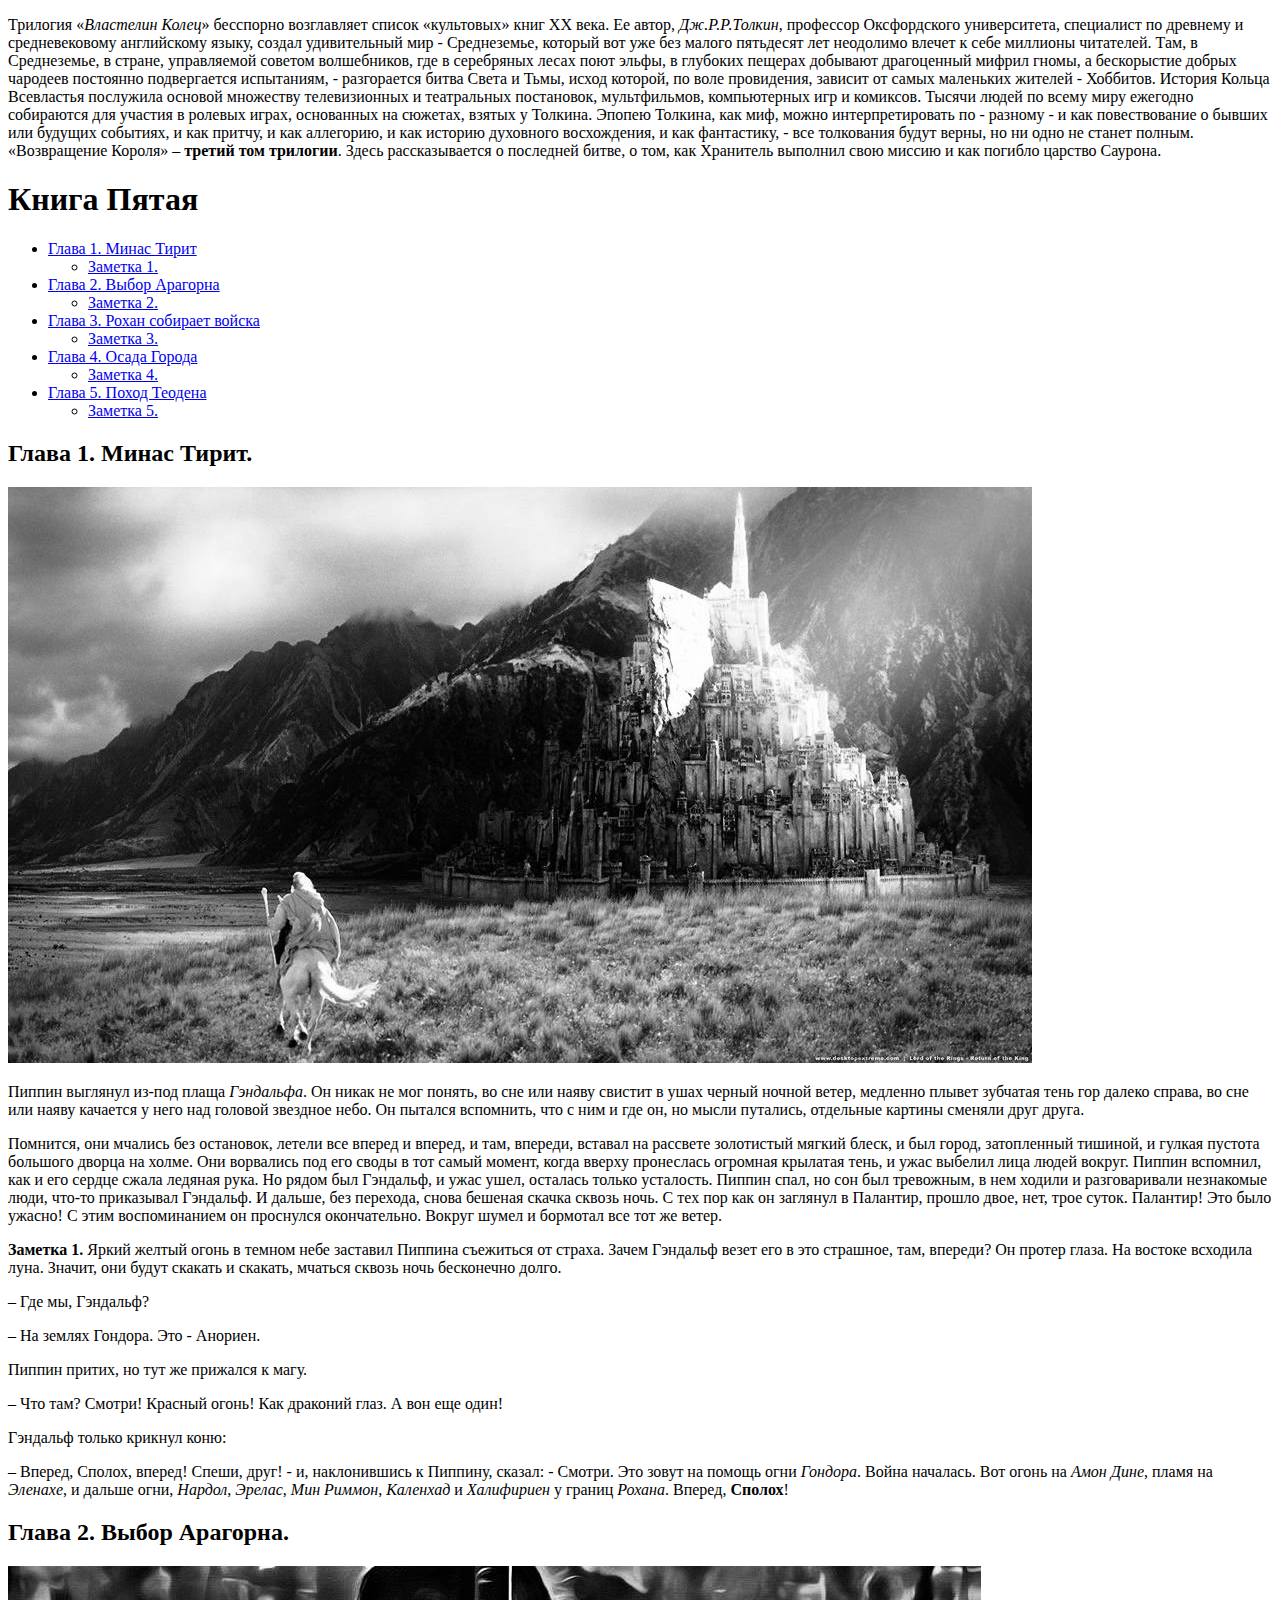
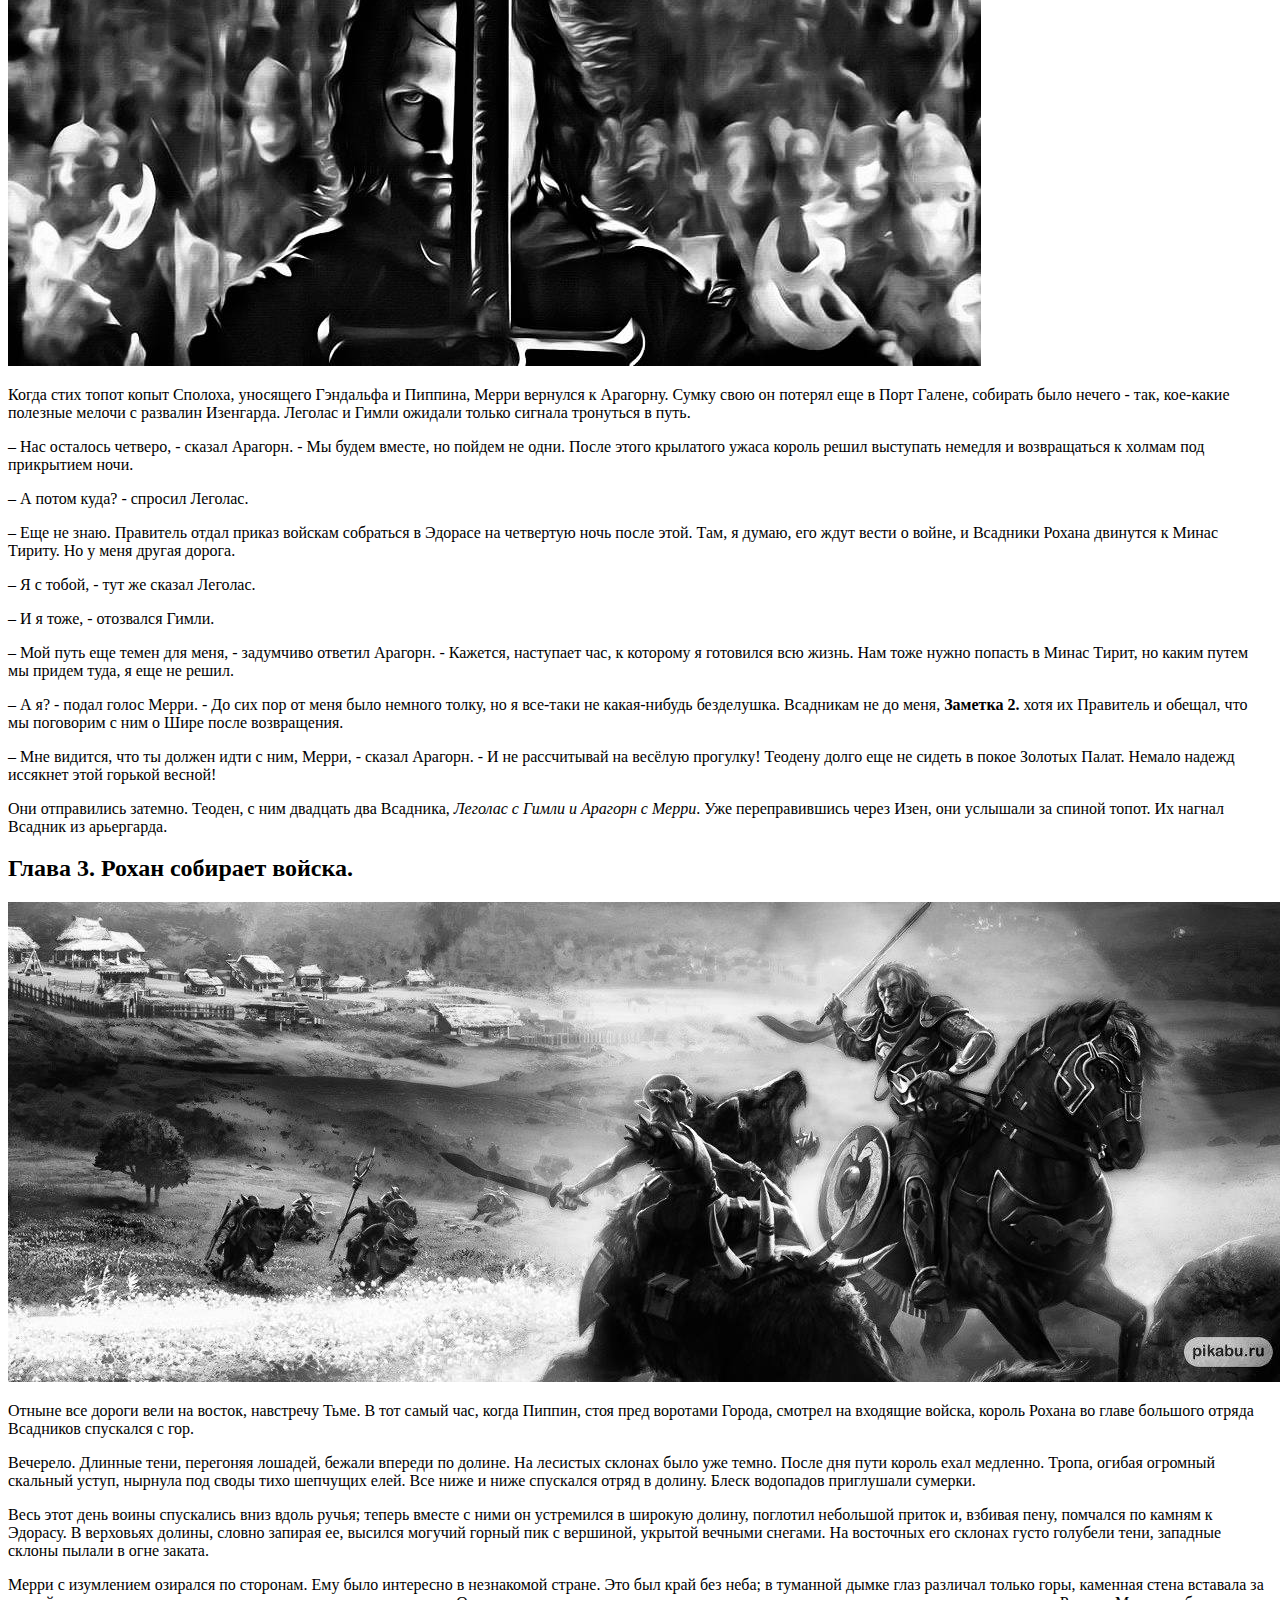
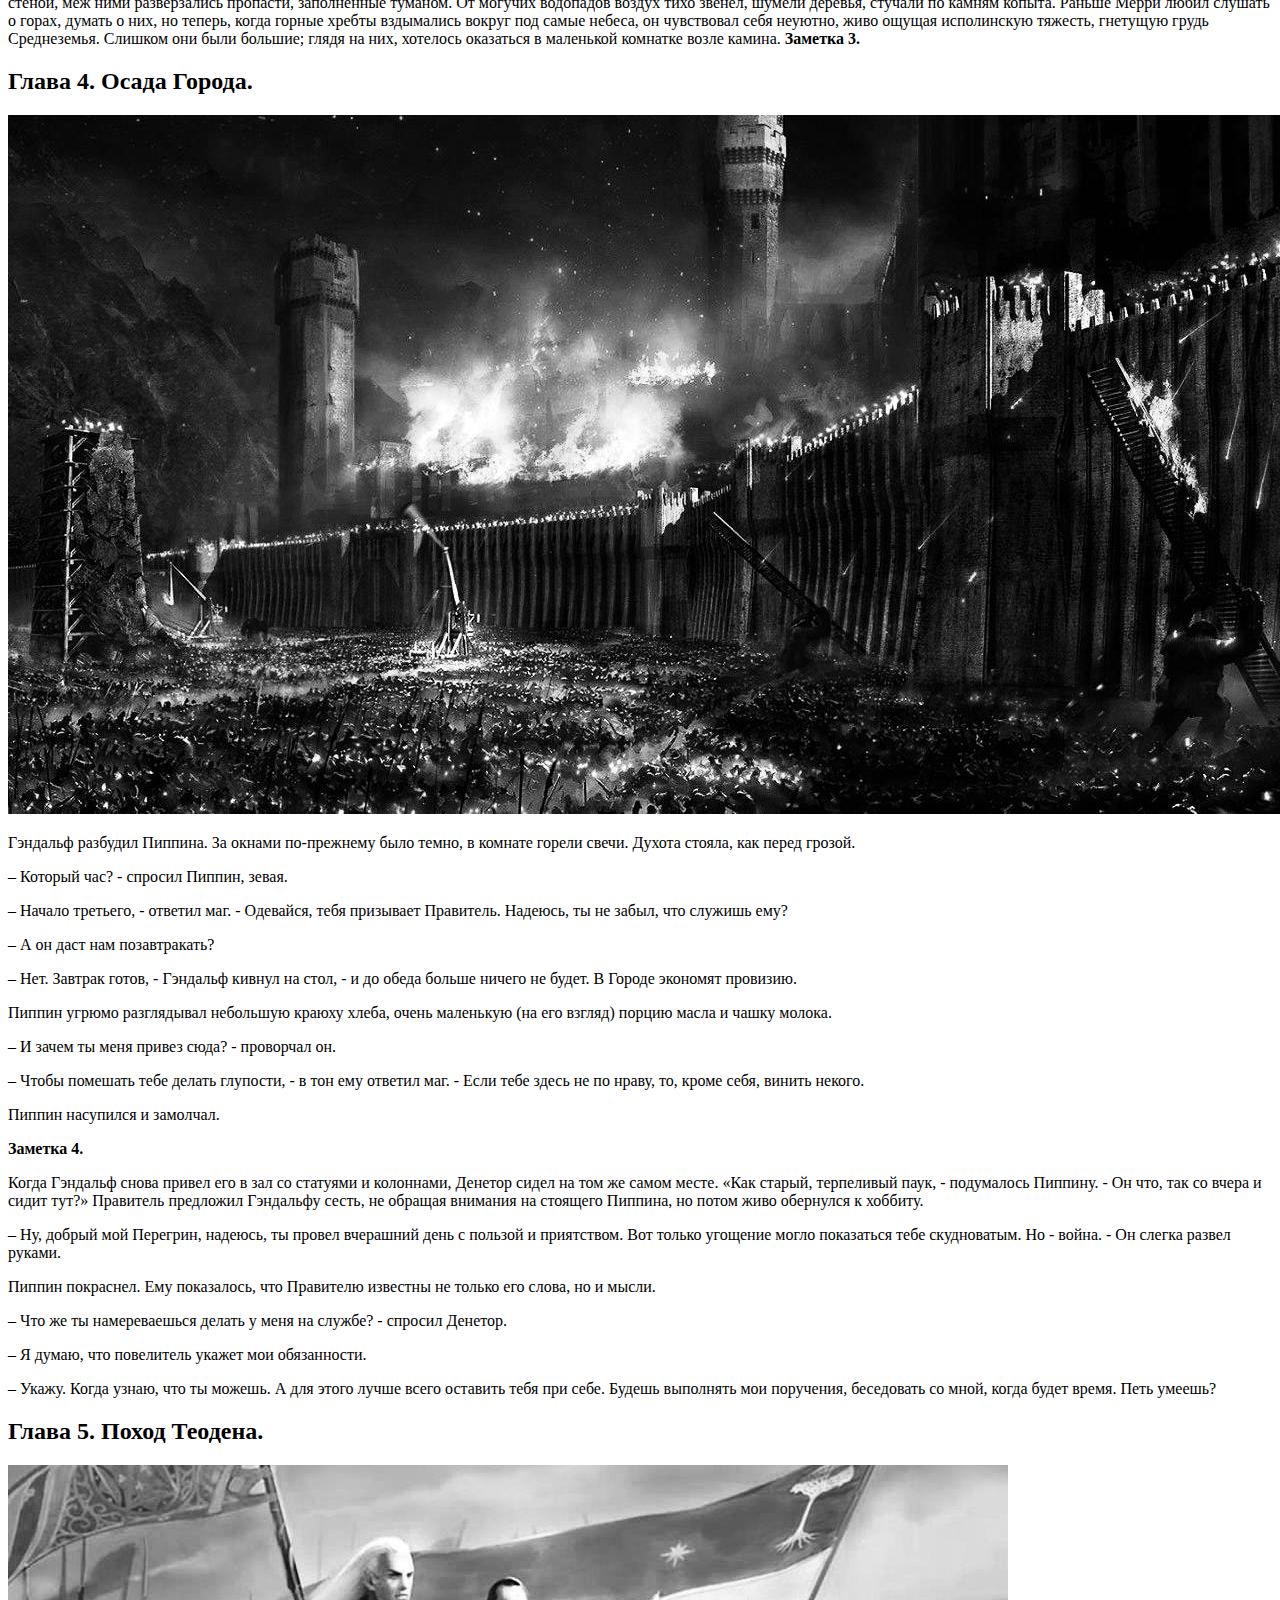
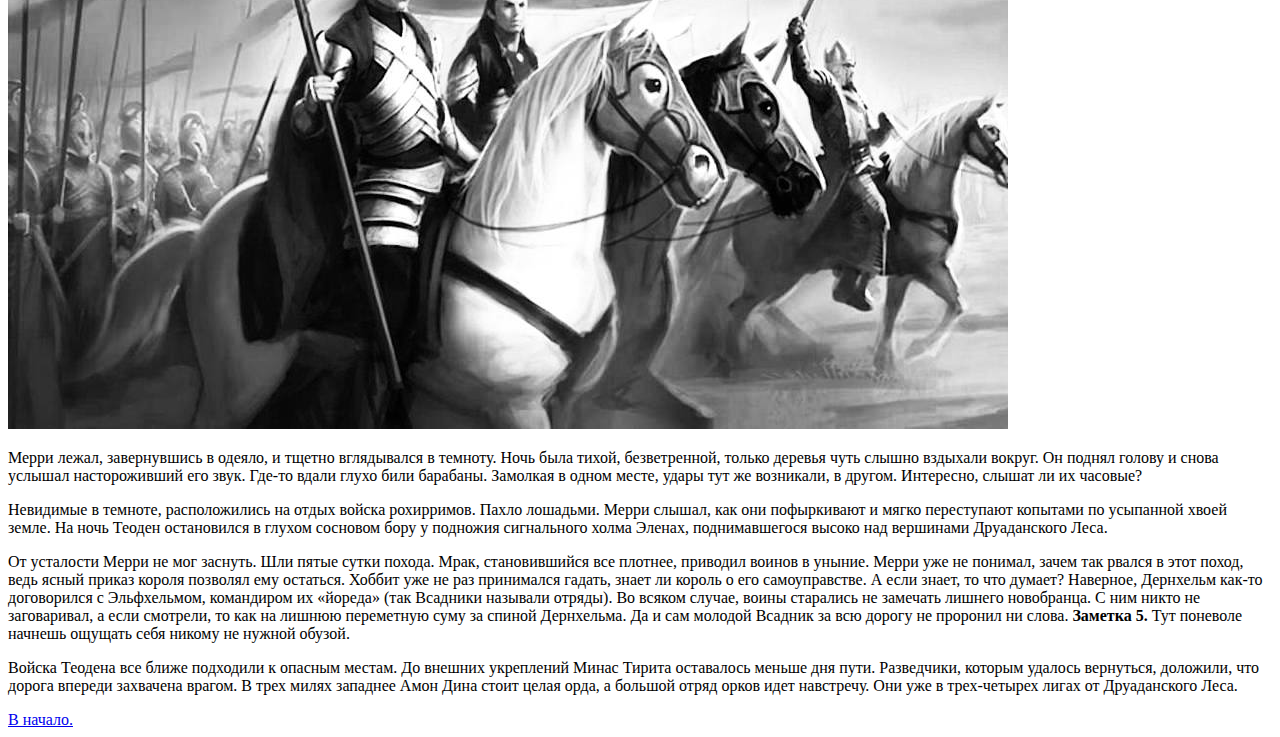
==== index.html @ 3d12a440 "Add files via upload" ====
<!doctype html>
<html lang="ru">
<head>
  <meta charset="UTF-8">
  <meta name="viewport" content="width=device-width, user-scalable=no, initial-scale=1.0, maximum-scale=1.0, minimum-scale=1.0">
  <meta http-equiv="X-UA-Compatible" content="ie=edge">
  <title>Lord of the Rings</title>
</head>
  <body>
    <div id="up">
        <div>
          <p>Трилогия <q><cite>Властелин Колец</cite></q> бесспорно возглавляет список <q>культовых</q> книг XX века. Ее автор, <i>Дж.Р.Р.Толкин</i>,
          профессор Оксфордского университета, специалист по древнему и средневековому английскому языку, создал удивительный мир - Среднеземье, который
          вот уже без малого пятьдесят лет неодолимо влечет к себе миллионы читателей. Там, в Среднеземье, в стране, управляемой советом волшебников, где в
          серебряных лесах поют эльфы, в глубоких пещерах добывают драгоценный мифрил гномы, а бескорыстие добрых чародеев постоянно подвергается испытаниям,
          - разгорается битва Света и Тьмы, исход которой, по воле провидения, зависит от самых маленьких жителей - Хоббитов. История Кольца Всевластья послужила
          основой множеству телевизионных и театральных постановок, мультфильмов, компьютерных игр и комиксов. Тысячи людей по всему миру ежегодно собираются для
          участия в ролевых играх, основанных на сюжетах, взятых у Толкина. Эпопею Толкина, как миф, можно интерпретировать по - разному - и как повествование о
          бывших или будущих событиях, и как притчу, и как аллегорию, и как историю духовного восхождения, и как фантастику, - все толкования будут верны, но ни
          одно не станет полным. <q>Возвращение Короля</q> – <b>третий том трилогии</b>. Здесь рассказывается о последней битве, о том, как Хранитель выполнил свою
          миссию и как погибло царство Саурона.</p>
        </div>
        <div>
            <h1>Книга Пятая</h1>
              <ul><li><a href="#step1">Глава 1. Минас Тирит</a></li>
                <ul>
                  <li><a href="#note1">Заметка 1.</a></li>
                </ul>
                <li><a href="#step2">Глава 2. Выбор Арагорна</a></li>
                <ul>
                  <li><a href="#note2">Заметка 2.</a></li>
                </ul>
                <li><a href="#step3">Глава 3. Рохан собирает войска</a></li>
                <ul>
                  <li><a href="#note3">Заметка 3.</a></li>
                </ul>
                <li><a href="#step4">Глава 4. Осада Города</a></li>
                <ul>
                  <li><a href="#note4">Заметка 4.</a></li>
                </ul>
                <li><a href="#step5">Глава 5. Поход Теодена</a></li>
                <ul>
                  <li><a href="#note5">Заметка 5.</a></li>
                </ul>
              </ul>
        </div>
        <div>
          <h2 id="step1">Глава 1. Минас Тирит. </h2>
          <img src="Minas.jpg" alt="Minas Tirit">
            <p>Пиппин выглянул из-под плаща <i>Гэндальфа</i>. Он никак не мог понять, во сне или наяву свистит в ушах черный
              ночной ветер, медленно плывет зубчатая тень гор далеко справа, во сне или наяву качается у него над головой звездное небо.
              Он пытался вспомнить, что с ним и где он, но мысли путались, отдельные картины сменяли друг друга.</p>
            <p>Помнится, они мчались без остановок, летели все вперед и вперед, и там, впереди, вставал на рассвете
              золотистый мягкий блеск, и был город, затопленный тишиной, и гулкая пустота большого дворца на холме. Они ворвались
              под его своды в тот самый момент, когда вверху пронеслась огромная крылатая тень, и ужас выбелил лица людей вокруг.
              Пиппин вспомнил, как и его сердце сжала ледяная рука. Но рядом был Гэндальф, и ужас ушел, осталась только усталость.
              Пиппин спал, но сон был тревожным, в нем ходили и разговаривали незнакомые люди, что-то приказывал Гэндальф. И дальше,
              без перехода, снова бешеная скачка сквозь ночь. С тех пор как он заглянул в Палантир, прошло двое, нет, трое суток. Палантир!
              Это было ужасно! С этим воспоминанием он проснулся окончательно. Вокруг шумел и бормотал все тот же ветер.</p>
            <p><strong id="note1">Заметка 1.</strong> Яркий желтый огонь в темном небе заставил Пиппина съежиться от страха.
              Зачем Гэндальф везет его в это страшное, там, впереди? Он протер глаза. На востоке всходила луна. Значит, они будут
              скакать и скакать, мчаться сквозь ночь бесконечно долго.</p>
            <p>– Где мы, Гэндальф?</p>
            <p>– На землях Гондора. Это - Анориен.</p>
            <p>Пиппин притих, но тут же прижался к магу.</p>
            <p>– Что там? Смотри! Красный огонь! Как драконий глаз. А вон еще один!</p>
            <p>Гэндальф только крикнул коню:</p>
            <p>– Вперед, Сполох, вперед! Спеши, друг! - и, наклонившись к Пиппину, сказал: - Смотри. Это зовут на помощь огни <i>Гондора</i>. Война
              началась. Вот огонь на <i>Амон Дине</i>, пламя на <i>Эленахе</i>, и дальше огни, <i>Нардол</i>, <i>Эрелас</i>, <i>Мин Риммон</i>, <i>Каленхад</i>
              и <i>Халифириен</i> у границ <i>Рохана</i>. Вперед, <b>Сполох</b>!</p>
        </div>
        <div>
          <h2 id="step2">Глава 2. Выбор Арагорна. </h2>
          <img src="Aragorn.jpg" alt="Aragorn's choice">
            <p>Когда стих топот копыт Сполоха, уносящего Гэндальфа и Пиппина, Мерри вернулся к Арагорну. Сумку свою он потерял еще в Порт Галене, собирать было
              нечего - так, кое-какие полезные мелочи с развалин Изенгарда. Леголас и Гимли ожидали только сигнала тронуться в путь.</p>
            <p>– Нас осталось четверо, - сказал Арагорн. - Мы будем вместе, но пойдем не одни. После этого крылатого ужаса король решил выступать
              немедля и возвращаться к холмам под прикрытием ночи.</p>
            <p>– А потом куда? - спросил Леголас.</p>
            <p>– Еще не знаю. Правитель отдал приказ войскам собраться в Эдорасе на четвертую ночь после этой. Там, я думаю, его ждут вести о войне, и Всадники
              Рохана двинутся к Минас Тириту. Но у меня другая дорога.</p>
            <p>– Я с тобой, - тут же сказал Леголас.</p>
            <p>– И я тоже, - отозвался Гимли.</p>
            <p>– Мой путь еще темен для меня, - задумчиво ответил Арагорн. - Кажется, наступает час, к которому я готовился всю жизнь. Нам тоже нужно попасть в
              Минас Тирит, но каким путем мы придем туда, я еще не решил.</p>
            <p>– А я? - подал голос Мерри. - До сих пор от меня было немного толку, но я все-таки не какая-нибудь безделушка. Всадникам не до меня,
              <strong id="note2">Заметка 2. </strong>хотя их Правитель и обещал, что мы поговорим с ним о Шире после
              возвращения.</p>
            <p>– Мне видится, что ты должен идти с ним, Мерри, - сказал Арагорн. - И не рассчитывай на весёлую прогулку! Теодену долго еще не сидеть в покое
              Золотых Палат. Немало надежд иссякнет этой горькой весной!</p>
            <p>Они отправились затемно. Теоден, с ним двадцать два Всадника, <i>Леголас с Гимли и Арагорн с Мерри</i>. Уже переправившись через Изен, они услышали
              за спиной топот. Их нагнал Всадник из арьергарда.</p>
        </div>
        <div>
          <h2 id="step3">Глава 3. Рохан собирает войска. </h2>
          <img src="Roxan.jpg" alt="Roxan's war">
            <p>Отныне все дороги вели на восток, навстречу Тьме. В тот самый час, когда Пиппин, стоя пред воротами Города, смотрел на входящие войска, король
              Рохана во главе большого отряда Всадников спускался с гор.</p>
            <p>Вечерело. Длинные тени, перегоняя лошадей, бежали впереди по долине. На лесистых склонах было уже темно. После дня пути король ехал медленно.
              Тропа, огибая огромный скальный уступ, нырнула под своды тихо шепчущих елей. Все ниже и ниже спускался отряд в долину. Блеск водопадов приглушали сумерки.</p>
            <p>Весь этот день воины спускались вниз вдоль ручья; теперь вместе с ними он устремился в широкую долину, поглотил небольшой приток и, взбивая пену, помчался
              по камням к Эдорасу. В верховьях долины, словно запирая ее, высился могучий горный пик с вершиной, укрытой вечными снегами. На восточных его склонах густо
              голубели тени, западные склоны пылали в огне заката.</p>
            <p>Мерри с изумлением озирался по сторонам. Ему было интересно в незнакомой стране. Это был край без неба; в туманной дымке глаз различал только горы,
              каменная стена вставала за стеной, меж ними разверзались пропасти, заполненные туманом. От могучих водопадов воздух тихо звенел, шумели деревья, стучали
              по камням копыта. Раньше Мерри любил слушать о горах, думать о них, но теперь, когда горные хребты вздымались вокруг под самые небеса, он чувствовал себя
              неуютно, живо ощущая исполинскую тяжесть, гнетущую грудь Среднеземья. Слишком они были большие; глядя на них, хотелось оказаться в маленькой комнатке возле
              камина. <strong id="note3">Заметка 3.</strong></p>
        </div>
        <div>
          <h2 id="step4">Глава 4. Осада Города.</h2>
          <img src="siege.jpg" alt="Siege town">
            <p>Гэндальф разбудил Пиппина. За окнами по-прежнему было темно, в комнате горели свечи. Духота стояла, как перед грозой.</p>
            <p>– Который час? - спросил Пиппин, зевая.</p>
            <p>– Начало третьего, - ответил маг. - Одевайся, тебя призывает Правитель. Надеюсь, ты не забыл, что служишь ему?</p>
            <p>– А он даст нам позавтракать?</p>
            <p>– Нет. Завтрак готов, - Гэндальф кивнул на стол, - и до обеда больше ничего не будет. В Городе экономят провизию.</p>
            <p>Пиппин угрюмо разглядывал небольшую краюху хлеба, очень маленькую (на его взгляд) порцию масла и чашку молока.</p>
            <p>– И зачем ты меня привез сюда? - проворчал он.</p>
            <p>– Чтобы помешать тебе делать глупости, - в тон ему ответил маг. - Если тебе здесь не по нраву, то, кроме себя, винить некого.</p>
            <p>Пиппин насупился и замолчал.</p>
            <strong id="note4">Заметка 4.</strong>
            <p>Когда Гэндальф снова привел его в зал со статуями и колоннами, Денетор сидел на том же самом месте. «Как старый, терпеливый паук, - подумалось
              Пиппину. - Он что, так со вчера и сидит тут?» Правитель предложил Гэндальфу сесть, не обращая внимания на стоящего Пиппина, но потом живо обернулся
              к хоббиту.</p>
            <p>– Ну, добрый мой Перегрин, надеюсь, ты провел вчерашний день с пользой и приятством. Вот только угощение могло показаться тебе скудноватым. Но - война.
              - Он слегка развел руками.</p>
            <p>Пиппин покраснел. Ему показалось, что Правителю известны не только его слова, но и мысли.</p>
            <p>– Что же ты намереваешься делать у меня на службе? - спросил Денетор.</p>
            <p>– Я думаю, что повелитель укажет мои обязанности.</p>
            <p>– Укажу. Когда узнаю, что ты можешь. А для этого лучше всего оставить тебя при себе. Будешь выполнять мои поручения, беседовать со мной, когда будет
              время. Петь умеешь?</p>
        </div>
        <div>
          <h2 id="step5">Глава 5. Поход Теодена. </h2>
          <img src="Teoden.jpg" alt="Teoden's camping">
          <p>Мерри лежал, завернувшись в одеяло, и тщетно вглядывался в темноту. Ночь была тихой, безветренной, только деревья чуть слышно вздыхали вокруг.
            Он поднял голову и снова услышал настороживший его звук. Где-то вдали глухо били барабаны. Замолкая в одном месте, удары тут же возникали, в другом.
            Интересно, слышат ли их часовые?</p>
          <p>Невидимые в темноте, расположились на отдых войска рохирримов. Пахло лошадьми. Мерри слышал, как они пофыркивают и мягко переступают копытами по
            усыпанной хвоей земле. На ночь Теоден остановился в глухом сосновом бору у подножия сигнального холма Эленах, поднимавшегося высоко над вершинами
            Друаданского Леса.</p>
          <p>От усталости Мерри не мог заснуть. Шли пятые сутки похода. Мрак, становившийся все плотнее, приводил воинов в уныние. Мерри уже не понимал, зачем
            так рвался в этот поход, ведь ясный приказ короля позволял ему остаться. Хоббит уже не раз принимался гадать, знает ли король о его самоуправстве.
            А если знает, то что думает? Наверное, Дернхельм как-то договорился с Эльфхельмом, командиром их «йореда» (так Всадники называли отряды). Во всяком
            случае, воины старались не замечать лишнего новобранца. С ним никто не заговаривал, а если смотрели, то как на лишнюю переметную суму за спиной Дернхельма.
            Да и сам молодой Всадник за всю дорогу не проронил ни слова. <strong id="note5">Заметка 5.</strong> Тут
            поневоле начнешь ощущать себя никому не нужной обузой.</p>
          <p>Войска Теодена все ближе подходили к опасным местам. До внешних укреплений Минас Тирита оставалось меньше дня пути. Разведчики, которым удалось вернуться,
            доложили, что дорога впереди захвачена врагом. В трех милях западнее Амон Дина стоит целая орда, а большой отряд орков идет навстречу. Они уже в трех-четырех
            лигах от Друаданского Леса.</p>
        </div>
        <a href="#up">В начало. </a>
      </div>
  </body>
</html>
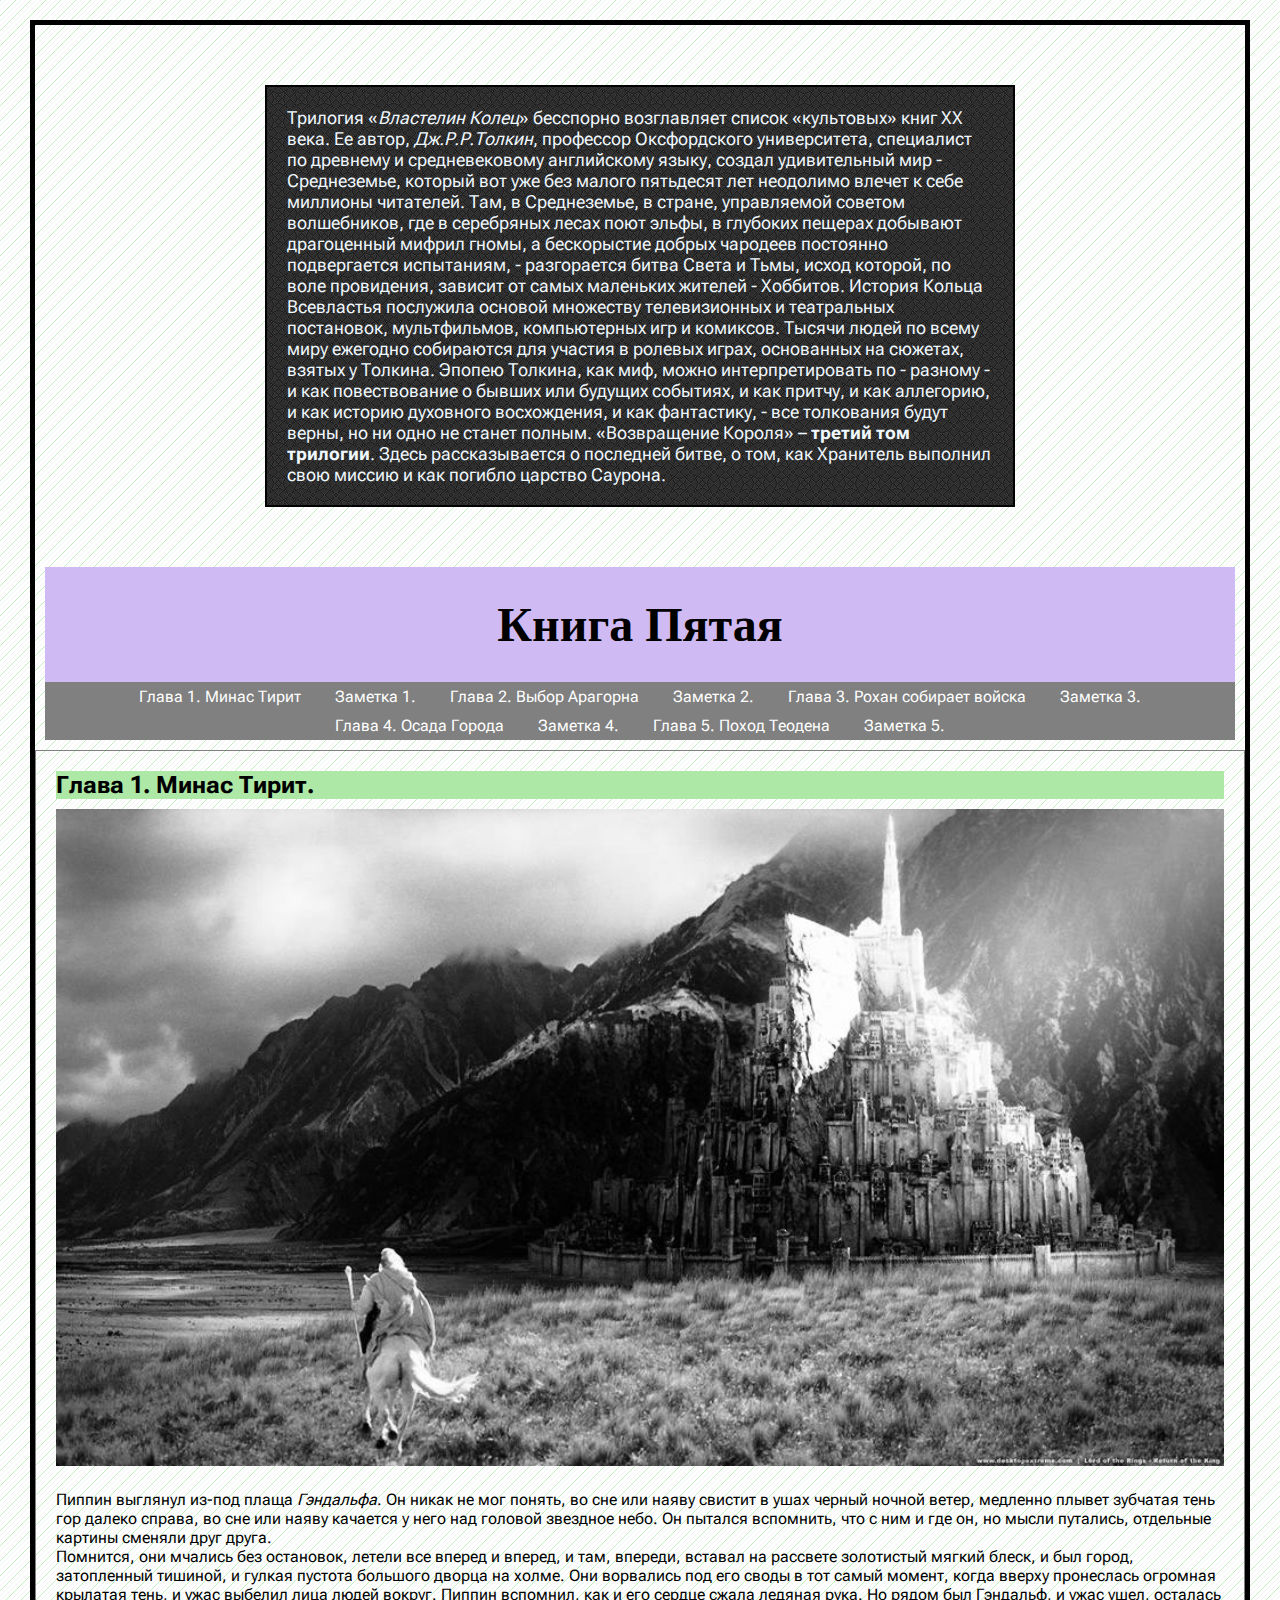
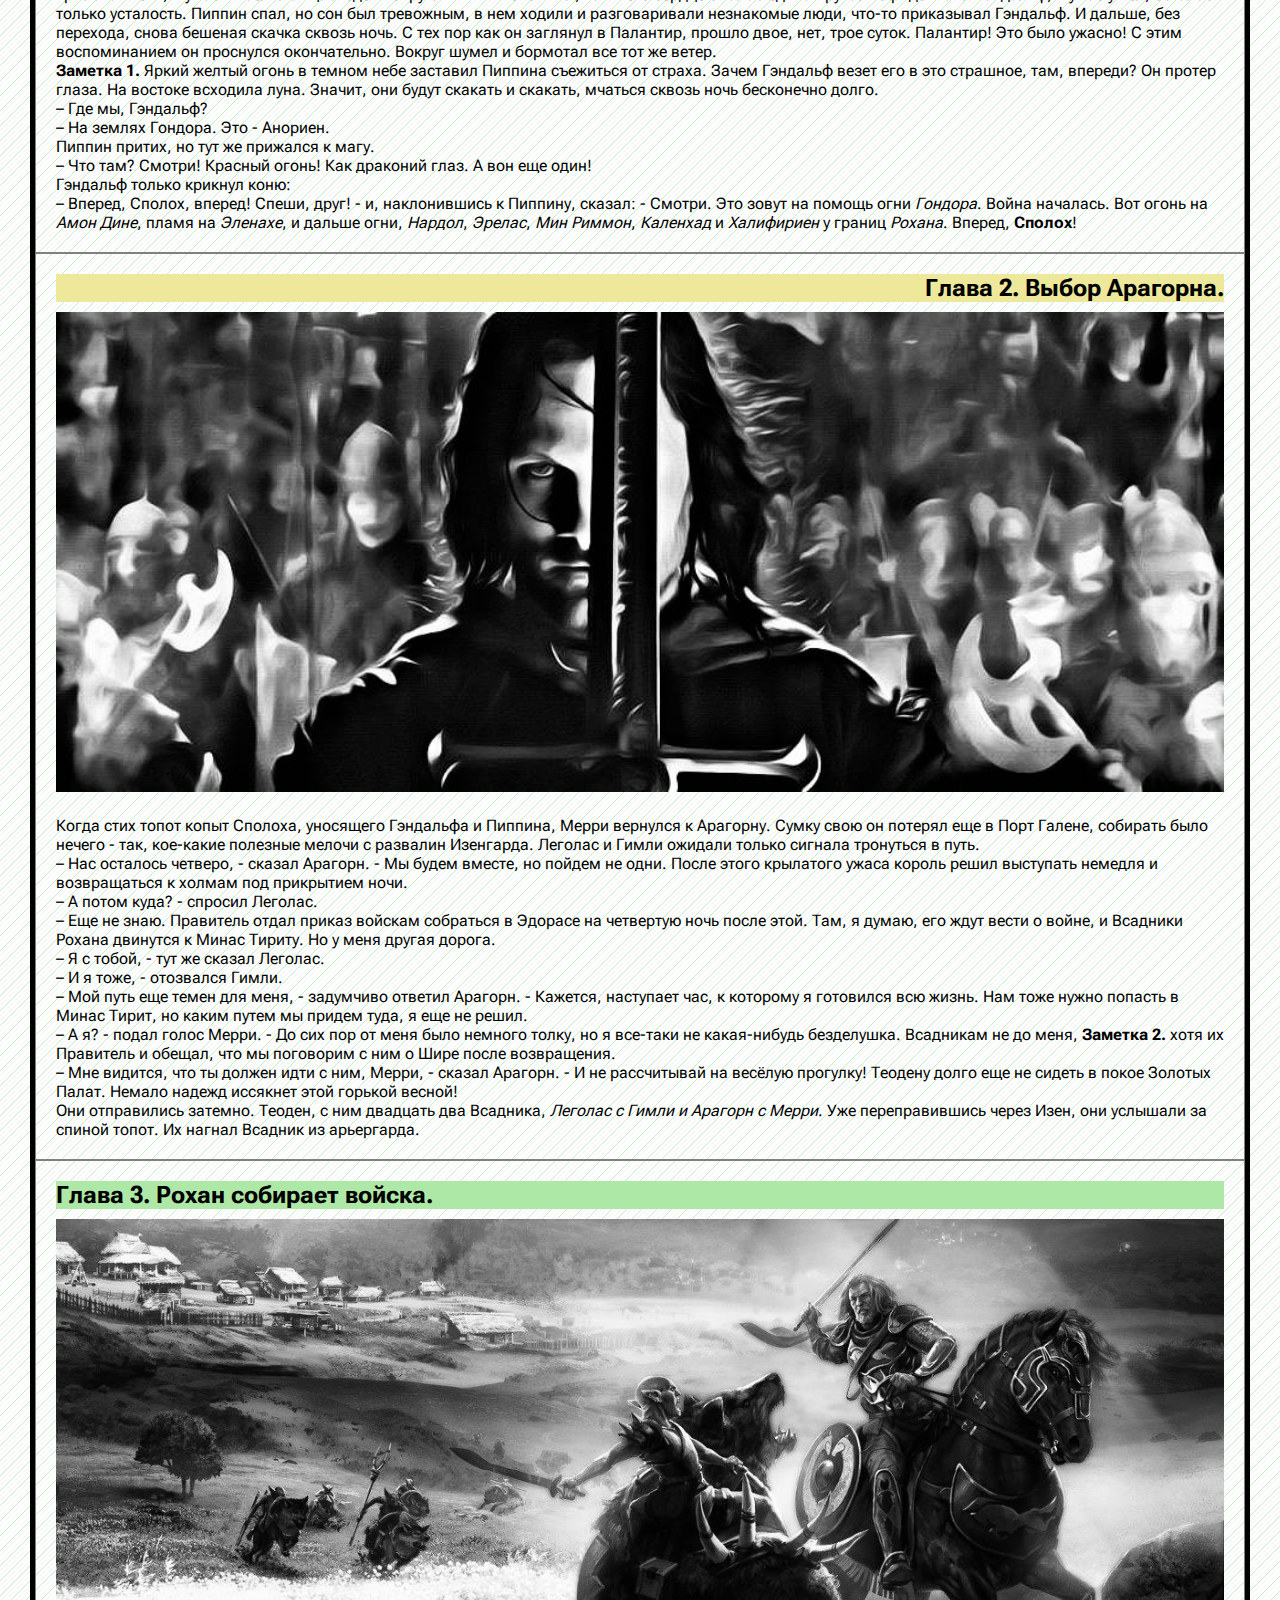
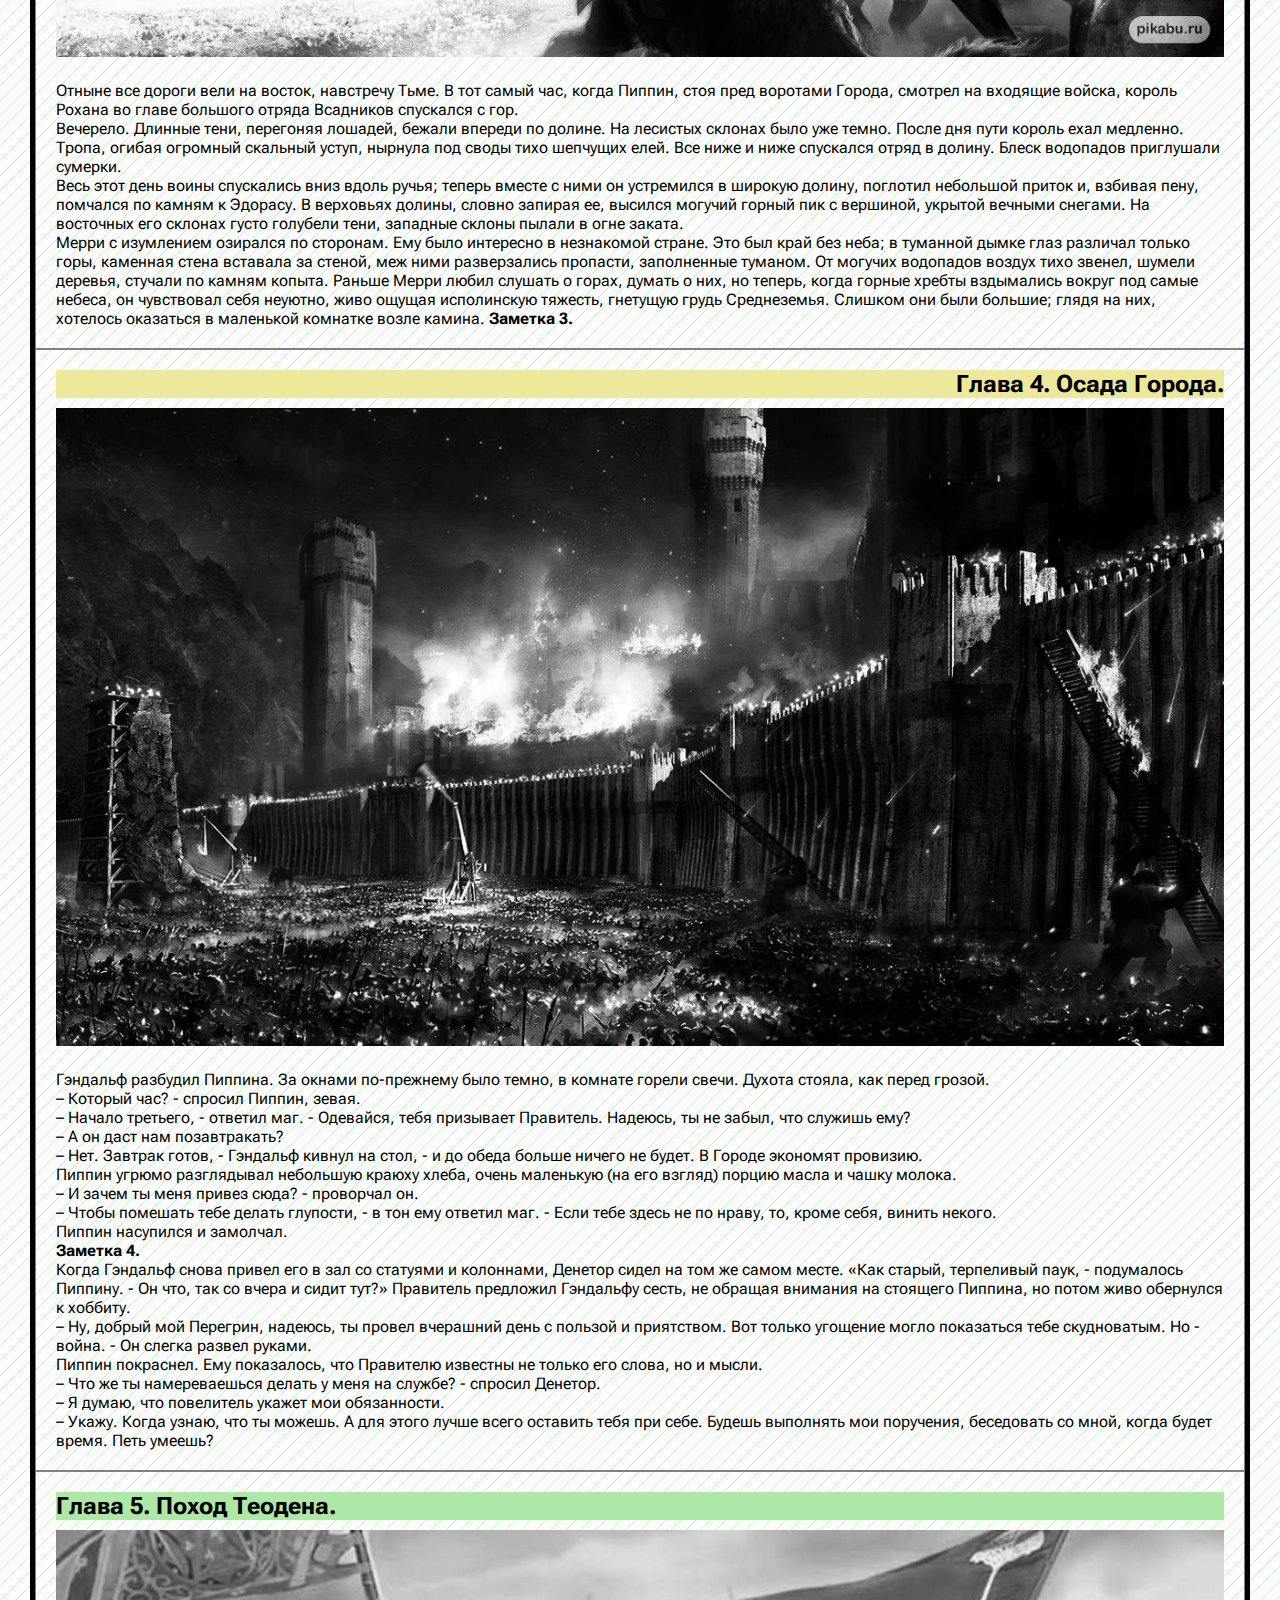
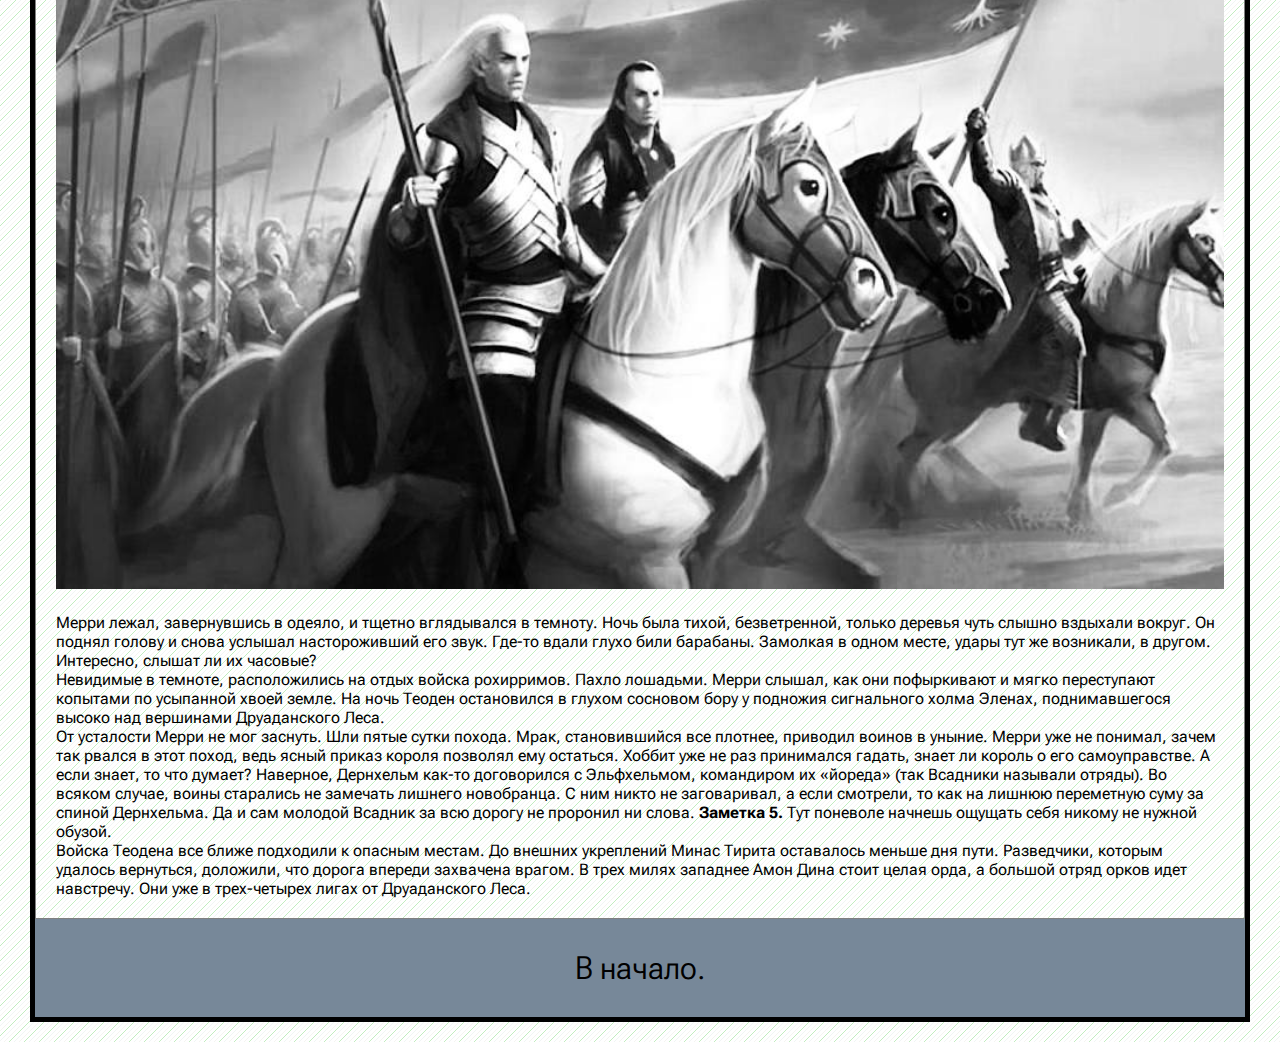
==== commit 2b51a282: "homework3" ====
--- a/index.html
+++ b/index.html
@@ -5,10 +5,12 @@
   <meta name="viewport" content="width=device-width, user-scalable=no, initial-scale=1.0, maximum-scale=1.0, minimum-scale=1.0">
   <meta http-equiv="X-UA-Compatible" content="ie=edge">
   <title>Lord of the Rings</title>
+  <link rel="stylesheet" href="style.css">
+  <link href="https://fonts.googleapis.com/css2?family=Roboto+Flex:opsz,wght@8..144,200&display=swap" rel="stylesheet">
 </head>
   <body>
-    <div id="up">
-        <div>
+    <div class="main" id="up">
+        <div class="header">
           <p>Трилогия <q><cite>Властелин Колец</cite></q> бесспорно возглавляет список <q>культовых</q> книг XX века. Ее автор, <i>Дж.Р.Р.Толкин</i>,
           профессор Оксфордского университета, специалист по древнему и средневековому английскому языку, создал удивительный мир - Среднеземье, который
           вот уже без малого пятьдесят лет неодолимо влечет к себе миллионы читателей. Там, в Среднеземье, в стране, управляемой советом волшебников, где в
@@ -20,137 +22,152 @@
           одно не станет полным. <q>Возвращение Короля</q> – <b>третий том трилогии</b>. Здесь рассказывается о последней битве, о том, как Хранитель выполнил свою
           миссию и как погибло царство Саурона.</p>
         </div>
-        <div>
+        <div class="list">
             <h1>Книга Пятая</h1>
-              <ul><li><a href="#step1">Глава 1. Минас Тирит</a></li>
-                <ul>
-                  <li><a href="#note1">Заметка 1.</a></li>
-                </ul>
-                <li><a href="#step2">Глава 2. Выбор Арагорна</a></li>
-                <ul>
-                  <li><a href="#note2">Заметка 2.</a></li>
-                </ul>
-                <li><a href="#step3">Глава 3. Рохан собирает войска</a></li>
-                <ul>
-                  <li><a href="#note3">Заметка 3.</a></li>
-                </ul>
-                <li><a href="#step4">Глава 4. Осада Города</a></li>
-                <ul>
-                  <li><a href="#note4">Заметка 4.</a></li>
-                </ul>
-                <li><a href="#step5">Глава 5. Поход Теодена</a></li>
-                <ul>
-                  <li><a href="#note5">Заметка 5.</a></li>
-                </ul>
+              <ul class="menu">
+                <li>
+                  <a href="#step1">Глава 1. Минас Тирит</a>
+                </li>
+                <li>
+                  <a href="#note1">Заметка 1.</a>
+                </li>
+                <li>
+                  <a href="#step2">Глава 2. Выбор Арагорна</a>
+                </li>
+                <li>
+                  <a href="#note2">Заметка 2.</a>
+                </li>
+                <li>
+                  <a href="#step3">Глава 3. Рохан собирает войска</a>
+                </li>
+                <li>
+                  <a href="#note3">Заметка 3.</a>
+                </li>
+                <li>
+                  <a href="#step4">Глава 4. Осада Города</a>
+                </li>
+                <li>
+                  <a href="#note4">Заметка 4.</a>
+                </li>
+                <li>
+                  <a href="#step5">Глава 5. Поход Теодена</a>
+                </li>
+                <li>
+                  <a href="#note5">Заметка 5.</a>
+                </li>
               </ul>
         </div>
-        <div>
+      <div class="child">
+        <div class="chapter1">
           <h2 id="step1">Глава 1. Минас Тирит. </h2>
-          <img src="Minas.jpg" alt="Minas Tirit">
-            <p>Пиппин выглянул из-под плаща <i>Гэндальфа</i>. Он никак не мог понять, во сне или наяву свистит в ушах черный
-              ночной ветер, медленно плывет зубчатая тень гор далеко справа, во сне или наяву качается у него над головой звездное небо.
-              Он пытался вспомнить, что с ним и где он, но мысли путались, отдельные картины сменяли друг друга.</p>
-            <p>Помнится, они мчались без остановок, летели все вперед и вперед, и там, впереди, вставал на рассвете
-              золотистый мягкий блеск, и был город, затопленный тишиной, и гулкая пустота большого дворца на холме. Они ворвались
-              под его своды в тот самый момент, когда вверху пронеслась огромная крылатая тень, и ужас выбелил лица людей вокруг.
-              Пиппин вспомнил, как и его сердце сжала ледяная рука. Но рядом был Гэндальф, и ужас ушел, осталась только усталость.
-              Пиппин спал, но сон был тревожным, в нем ходили и разговаривали незнакомые люди, что-то приказывал Гэндальф. И дальше,
-              без перехода, снова бешеная скачка сквозь ночь. С тех пор как он заглянул в Палантир, прошло двое, нет, трое суток. Палантир!
-              Это было ужасно! С этим воспоминанием он проснулся окончательно. Вокруг шумел и бормотал все тот же ветер.</p>
-            <p><strong id="note1">Заметка 1.</strong> Яркий желтый огонь в темном небе заставил Пиппина съежиться от страха.
-              Зачем Гэндальф везет его в это страшное, там, впереди? Он протер глаза. На востоке всходила луна. Значит, они будут
-              скакать и скакать, мчаться сквозь ночь бесконечно долго.</p>
-            <p>– Где мы, Гэндальф?</p>
-            <p>– На землях Гондора. Это - Анориен.</p>
-            <p>Пиппин притих, но тут же прижался к магу.</p>
-            <p>– Что там? Смотри! Красный огонь! Как драконий глаз. А вон еще один!</p>
-            <p>Гэндальф только крикнул коню:</p>
-            <p>– Вперед, Сполох, вперед! Спеши, друг! - и, наклонившись к Пиппину, сказал: - Смотри. Это зовут на помощь огни <i>Гондора</i>. Война
-              началась. Вот огонь на <i>Амон Дине</i>, пламя на <i>Эленахе</i>, и дальше огни, <i>Нардол</i>, <i>Эрелас</i>, <i>Мин Риммон</i>, <i>Каленхад</i>
-              и <i>Халифириен</i> у границ <i>Рохана</i>. Вперед, <b>Сполох</b>!</p>
+          <img src="img/Minas1.jpg" alt="Minas Tirit">
+          <p>Пиппин выглянул из-под плаща <i>Гэндальфа</i>. Он никак не мог понять, во сне или наяву свистит в ушах черный
+            ночной ветер, медленно плывет зубчатая тень гор далеко справа, во сне или наяву качается у него над головой звездное небо.
+            Он пытался вспомнить, что с ним и где он, но мысли путались, отдельные картины сменяли друг друга.</p>
+          <p>Помнится, они мчались без остановок, летели все вперед и вперед, и там, впереди, вставал на рассвете
+            золотистый мягкий блеск, и был город, затопленный тишиной, и гулкая пустота большого дворца на холме. Они ворвались
+            под его своды в тот самый момент, когда вверху пронеслась огромная крылатая тень, и ужас выбелил лица людей вокруг.
+            Пиппин вспомнил, как и его сердце сжала ледяная рука. Но рядом был Гэндальф, и ужас ушел, осталась только усталость.
+            Пиппин спал, но сон был тревожным, в нем ходили и разговаривали незнакомые люди, что-то приказывал Гэндальф. И дальше,
+            без перехода, снова бешеная скачка сквозь ночь. С тех пор как он заглянул в Палантир, прошло двое, нет, трое суток. Палантир!
+            Это было ужасно! С этим воспоминанием он проснулся окончательно. Вокруг шумел и бормотал все тот же ветер.</p>
+          <p><strong id="note1">Заметка 1.</strong> Яркий желтый огонь в темном небе заставил Пиппина съежиться от страха.
+            Зачем Гэндальф везет его в это страшное, там, впереди? Он протер глаза. На востоке всходила луна. Значит, они будут
+            скакать и скакать, мчаться сквозь ночь бесконечно долго.</p>
+          <p>– Где мы, Гэндальф?</p>
+          <p>– На землях Гондора. Это - Анориен.</p>
+          <p>Пиппин притих, но тут же прижался к магу.</p>
+          <p>– Что там? Смотри! Красный огонь! Как драконий глаз. А вон еще один!</p>
+          <p>Гэндальф только крикнул коню:</p>
+          <p>– Вперед, Сполох, вперед! Спеши, друг! - и, наклонившись к Пиппину, сказал: - Смотри. Это зовут на помощь огни <i>Гондора</i>. Война
+            началась. Вот огонь на <i>Амон Дине</i>, пламя на <i>Эленахе</i>, и дальше огни, <i>Нардол</i>, <i>Эрелас</i>, <i>Мин Риммон</i>, <i>Каленхад</i>
+            и <i>Халифириен</i> у границ <i>Рохана</i>. Вперед, <b>Сполох</b>!</p>
         </div>
-        <div>
+        <div class="chapter2">
           <h2 id="step2">Глава 2. Выбор Арагорна. </h2>
-          <img src="Aragorn.jpg" alt="Aragorn's choice">
-            <p>Когда стих топот копыт Сполоха, уносящего Гэндальфа и Пиппина, Мерри вернулся к Арагорну. Сумку свою он потерял еще в Порт Галене, собирать было
-              нечего - так, кое-какие полезные мелочи с развалин Изенгарда. Леголас и Гимли ожидали только сигнала тронуться в путь.</p>
-            <p>– Нас осталось четверо, - сказал Арагорн. - Мы будем вместе, но пойдем не одни. После этого крылатого ужаса король решил выступать
-              немедля и возвращаться к холмам под прикрытием ночи.</p>
-            <p>– А потом куда? - спросил Леголас.</p>
-            <p>– Еще не знаю. Правитель отдал приказ войскам собраться в Эдорасе на четвертую ночь после этой. Там, я думаю, его ждут вести о войне, и Всадники
-              Рохана двинутся к Минас Тириту. Но у меня другая дорога.</p>
-            <p>– Я с тобой, - тут же сказал Леголас.</p>
-            <p>– И я тоже, - отозвался Гимли.</p>
-            <p>– Мой путь еще темен для меня, - задумчиво ответил Арагорн. - Кажется, наступает час, к которому я готовился всю жизнь. Нам тоже нужно попасть в
-              Минас Тирит, но каким путем мы придем туда, я еще не решил.</p>
-            <p>– А я? - подал голос Мерри. - До сих пор от меня было немного толку, но я все-таки не какая-нибудь безделушка. Всадникам не до меня,
-              <strong id="note2">Заметка 2. </strong>хотя их Правитель и обещал, что мы поговорим с ним о Шире после
-              возвращения.</p>
-            <p>– Мне видится, что ты должен идти с ним, Мерри, - сказал Арагорн. - И не рассчитывай на весёлую прогулку! Теодену долго еще не сидеть в покое
-              Золотых Палат. Немало надежд иссякнет этой горькой весной!</p>
-            <p>Они отправились затемно. Теоден, с ним двадцать два Всадника, <i>Леголас с Гимли и Арагорн с Мерри</i>. Уже переправившись через Изен, они услышали
-              за спиной топот. Их нагнал Всадник из арьергарда.</p>
+          <img src="img/Aragorn2.jpg" alt="Aragorn's choice">
+          <p>Когда стих топот копыт Сполоха, уносящего Гэндальфа и Пиппина, Мерри вернулся к Арагорну. Сумку свою он потерял еще в Порт Галене, собирать было
+            нечего - так, кое-какие полезные мелочи с развалин Изенгарда. Леголас и Гимли ожидали только сигнала тронуться в путь.</p>
+          <p>– Нас осталось четверо, - сказал Арагорн. - Мы будем вместе, но пойдем не одни. После этого крылатого ужаса король решил выступать
+            немедля и возвращаться к холмам под прикрытием ночи.</p>
+          <p>– А потом куда? - спросил Леголас.</p>
+          <p>– Еще не знаю. Правитель отдал приказ войскам собраться в Эдорасе на четвертую ночь после этой. Там, я думаю, его ждут вести о войне, и Всадники
+            Рохана двинутся к Минас Тириту. Но у меня другая дорога.</p>
+          <p>– Я с тобой, - тут же сказал Леголас.</p>
+          <p>– И я тоже, - отозвался Гимли.</p>
+          <p>– Мой путь еще темен для меня, - задумчиво ответил Арагорн. - Кажется, наступает час, к которому я готовился всю жизнь. Нам тоже нужно попасть в
+            Минас Тирит, но каким путем мы придем туда, я еще не решил.</p>
+          <p>– А я? - подал голос Мерри. - До сих пор от меня было немного толку, но я все-таки не какая-нибудь безделушка. Всадникам не до меня,
+            <strong id="note2">Заметка 2. </strong>хотя их Правитель и обещал, что мы поговорим с ним о Шире после
+            возвращения.</p>
+          <p>– Мне видится, что ты должен идти с ним, Мерри, - сказал Арагорн. - И не рассчитывай на весёлую прогулку! Теодену долго еще не сидеть в покое
+            Золотых Палат. Немало надежд иссякнет этой горькой весной!</p>
+          <p>Они отправились затемно. Теоден, с ним двадцать два Всадника, <i>Леголас с Гимли и Арагорн с Мерри</i>. Уже переправившись через Изен, они услышали
+            за спиной топот. Их нагнал Всадник из арьергарда.</p>
         </div>
-        <div>
+        <div class="chapter3">
           <h2 id="step3">Глава 3. Рохан собирает войска. </h2>
-          <img src="Roxan.jpg" alt="Roxan's war">
-            <p>Отныне все дороги вели на восток, навстречу Тьме. В тот самый час, когда Пиппин, стоя пред воротами Города, смотрел на входящие войска, король
-              Рохана во главе большого отряда Всадников спускался с гор.</p>
-            <p>Вечерело. Длинные тени, перегоняя лошадей, бежали впереди по долине. На лесистых склонах было уже темно. После дня пути король ехал медленно.
-              Тропа, огибая огромный скальный уступ, нырнула под своды тихо шепчущих елей. Все ниже и ниже спускался отряд в долину. Блеск водопадов приглушали сумерки.</p>
-            <p>Весь этот день воины спускались вниз вдоль ручья; теперь вместе с ними он устремился в широкую долину, поглотил небольшой приток и, взбивая пену, помчался
-              по камням к Эдорасу. В верховьях долины, словно запирая ее, высился могучий горный пик с вершиной, укрытой вечными снегами. На восточных его склонах густо
-              голубели тени, западные склоны пылали в огне заката.</p>
-            <p>Мерри с изумлением озирался по сторонам. Ему было интересно в незнакомой стране. Это был край без неба; в туманной дымке глаз различал только горы,
-              каменная стена вставала за стеной, меж ними разверзались пропасти, заполненные туманом. От могучих водопадов воздух тихо звенел, шумели деревья, стучали
-              по камням копыта. Раньше Мерри любил слушать о горах, думать о них, но теперь, когда горные хребты вздымались вокруг под самые небеса, он чувствовал себя
-              неуютно, живо ощущая исполинскую тяжесть, гнетущую грудь Среднеземья. Слишком они были большие; глядя на них, хотелось оказаться в маленькой комнатке возле
-              камина. <strong id="note3">Заметка 3.</strong></p>
+          <img src="img/Rochan3.jpg" alt="Roxan's war">
+          <p>Отныне все дороги вели на восток, навстречу Тьме. В тот самый час, когда Пиппин, стоя пред воротами Города, смотрел на входящие войска, король
+            Рохана во главе большого отряда Всадников спускался с гор.</p>
+          <p>Вечерело. Длинные тени, перегоняя лошадей, бежали впереди по долине. На лесистых склонах было уже темно. После дня пути король ехал медленно.
+            Тропа, огибая огромный скальный уступ, нырнула под своды тихо шепчущих елей. Все ниже и ниже спускался отряд в долину. Блеск водопадов приглушали сумерки.</p>
+          <p>Весь этот день воины спускались вниз вдоль ручья; теперь вместе с ними он устремился в широкую долину, поглотил небольшой приток и, взбивая пену, помчался
+            по камням к Эдорасу. В верховьях долины, словно запирая ее, высился могучий горный пик с вершиной, укрытой вечными снегами. На восточных его склонах густо
+            голубели тени, западные склоны пылали в огне заката.</p>
+          <p>Мерри с изумлением озирался по сторонам. Ему было интересно в незнакомой стране. Это был край без неба; в туманной дымке глаз различал только горы,
+            каменная стена вставала за стеной, меж ними разверзались пропасти, заполненные туманом. От могучих водопадов воздух тихо звенел, шумели деревья, стучали
+            по камням копыта. Раньше Мерри любил слушать о горах, думать о них, но теперь, когда горные хребты вздымались вокруг под самые небеса, он чувствовал себя
+            неуютно, живо ощущая исполинскую тяжесть, гнетущую грудь Среднеземья. Слишком они были большие; глядя на них, хотелось оказаться в маленькой комнатке возле
+            камина. <strong id="note3">Заметка 3.</strong></p>
         </div>
-        <div>
+        <div class="chapter4">
           <h2 id="step4">Глава 4. Осада Города.</h2>
-          <img src="siege.jpg" alt="Siege town">
-            <p>Гэндальф разбудил Пиппина. За окнами по-прежнему было темно, в комнате горели свечи. Духота стояла, как перед грозой.</p>
-            <p>– Который час? - спросил Пиппин, зевая.</p>
-            <p>– Начало третьего, - ответил маг. - Одевайся, тебя призывает Правитель. Надеюсь, ты не забыл, что служишь ему?</p>
-            <p>– А он даст нам позавтракать?</p>
-            <p>– Нет. Завтрак готов, - Гэндальф кивнул на стол, - и до обеда больше ничего не будет. В Городе экономят провизию.</p>
-            <p>Пиппин угрюмо разглядывал небольшую краюху хлеба, очень маленькую (на его взгляд) порцию масла и чашку молока.</p>
-            <p>– И зачем ты меня привез сюда? - проворчал он.</p>
-            <p>– Чтобы помешать тебе делать глупости, - в тон ему ответил маг. - Если тебе здесь не по нраву, то, кроме себя, винить некого.</p>
-            <p>Пиппин насупился и замолчал.</p>
-            <strong id="note4">Заметка 4.</strong>
-            <p>Когда Гэндальф снова привел его в зал со статуями и колоннами, Денетор сидел на том же самом месте. «Как старый, терпеливый паук, - подумалось
-              Пиппину. - Он что, так со вчера и сидит тут?» Правитель предложил Гэндальфу сесть, не обращая внимания на стоящего Пиппина, но потом живо обернулся
-              к хоббиту.</p>
-            <p>– Ну, добрый мой Перегрин, надеюсь, ты провел вчерашний день с пользой и приятством. Вот только угощение могло показаться тебе скудноватым. Но - война.
-              - Он слегка развел руками.</p>
-            <p>Пиппин покраснел. Ему показалось, что Правителю известны не только его слова, но и мысли.</p>
-            <p>– Что же ты намереваешься делать у меня на службе? - спросил Денетор.</p>
-            <p>– Я думаю, что повелитель укажет мои обязанности.</p>
-            <p>– Укажу. Когда узнаю, что ты можешь. А для этого лучше всего оставить тебя при себе. Будешь выполнять мои поручения, беседовать со мной, когда будет
-              время. Петь умеешь?</p>
+          <img src="img/City4.jpg" alt="Siege town">
+          <p>Гэндальф разбудил Пиппина. За окнами по-прежнему было темно, в комнате горели свечи. Духота стояла, как перед грозой.</p>
+          <p>– Который час? - спросил Пиппин, зевая.</p>
+          <p>– Начало третьего, - ответил маг. - Одевайся, тебя призывает Правитель. Надеюсь, ты не забыл, что служишь ему?</p>
+          <p>– А он даст нам позавтракать?</p>
+          <p>– Нет. Завтрак готов, - Гэндальф кивнул на стол, - и до обеда больше ничего не будет. В Городе экономят провизию.</p>
+          <p>Пиппин угрюмо разглядывал небольшую краюху хлеба, очень маленькую (на его взгляд) порцию масла и чашку молока.</p>
+          <p>– И зачем ты меня привез сюда? - проворчал он.</p>
+          <p>– Чтобы помешать тебе делать глупости, - в тон ему ответил маг. - Если тебе здесь не по нраву, то, кроме себя, винить некого.</p>
+          <p>Пиппин насупился и замолчал.</p>
+          <strong id="note4">Заметка 4.</strong>
+          <p>Когда Гэндальф снова привел его в зал со статуями и колоннами, Денетор сидел на том же самом месте. «Как старый, терпеливый паук, - подумалось
+            Пиппину. - Он что, так со вчера и сидит тут?» Правитель предложил Гэндальфу сесть, не обращая внимания на стоящего Пиппина, но потом живо обернулся
+            к хоббиту.</p>
+          <p>– Ну, добрый мой Перегрин, надеюсь, ты провел вчерашний день с пользой и приятством. Вот только угощение могло показаться тебе скудноватым. Но - война.
+            - Он слегка развел руками.</p>
+          <p>Пиппин покраснел. Ему показалось, что Правителю известны не только его слова, но и мысли.</p>
+          <p>– Что же ты намереваешься делать у меня на службе? - спросил Денетор.</p>
+          <p>– Я думаю, что повелитель укажет мои обязанности.</p>
+          <p>– Укажу. Когда узнаю, что ты можешь. А для этого лучше всего оставить тебя при себе. Будешь выполнять мои поручения, беседовать со мной, когда будет
+            время. Петь умеешь?</p>
         </div>
-        <div>
+        <div class="chapter5">
           <h2 id="step5">Глава 5. Поход Теодена. </h2>
-          <img src="Teoden.jpg" alt="Teoden's camping">
+          <img src="img/Teoden5.jpg" alt="Teoden's camping">
           <p>Мерри лежал, завернувшись в одеяло, и тщетно вглядывался в темноту. Ночь была тихой, безветренной, только деревья чуть слышно вздыхали вокруг.
             Он поднял голову и снова услышал настороживший его звук. Где-то вдали глухо били барабаны. Замолкая в одном месте, удары тут же возникали, в другом.
             Интересно, слышат ли их часовые?</p>
-          <p>Невидимые в темноте, расположились на отдых войска рохирримов. Пахло лошадьми. Мерри слышал, как они пофыркивают и мягко переступают копытами по
+            <p>Невидимые в темноте, расположились на отдых войска рохирримов. Пахло лошадьми. Мерри слышал, как они пофыркивают и мягко переступают копытами по
             усыпанной хвоей земле. На ночь Теоден остановился в глухом сосновом бору у подножия сигнального холма Эленах, поднимавшегося высоко над вершинами
             Друаданского Леса.</p>
-          <p>От усталости Мерри не мог заснуть. Шли пятые сутки похода. Мрак, становившийся все плотнее, приводил воинов в уныние. Мерри уже не понимал, зачем
+            <p>От усталости Мерри не мог заснуть. Шли пятые сутки похода. Мрак, становившийся все плотнее, приводил воинов в уныние. Мерри уже не понимал, зачем
             так рвался в этот поход, ведь ясный приказ короля позволял ему остаться. Хоббит уже не раз принимался гадать, знает ли король о его самоуправстве.
             А если знает, то что думает? Наверное, Дернхельм как-то договорился с Эльфхельмом, командиром их «йореда» (так Всадники называли отряды). Во всяком
             случае, воины старались не замечать лишнего новобранца. С ним никто не заговаривал, а если смотрели, то как на лишнюю переметную суму за спиной Дернхельма.
             Да и сам молодой Всадник за всю дорогу не проронил ни слова. <strong id="note5">Заметка 5.</strong> Тут
             поневоле начнешь ощущать себя никому не нужной обузой.</p>
-          <p>Войска Теодена все ближе подходили к опасным местам. До внешних укреплений Минас Тирита оставалось меньше дня пути. Разведчики, которым удалось вернуться,
+            <p>Войска Теодена все ближе подходили к опасным местам. До внешних укреплений Минас Тирита оставалось меньше дня пути. Разведчики, которым удалось вернуться,
             доложили, что дорога впереди захвачена врагом. В трех милях западнее Амон Дина стоит целая орда, а большой отряд орков идет навстречу. Они уже в трех-четырех
             лигах от Друаданского Леса.</p>
+          </div>
+        <div class="bottom">
+          <a href="#up">В начало. </a>
         </div>
-        <a href="#up">В начало. </a>
+        </div>
       </div>
   </body>
 </html>
--- a/style.css
+++ b/style.css
@@ -0,0 +1,111 @@
+*,
+*::after,
+*::before{
+    padding: 0%;
+    border: 0;
+    margin: 0;
+    box-sizing: border-box;
+    transition: 0.5s ease;
+}
+
+body{
+    background-color: rgb(227, 222, 222);
+    background-image: url("img/patternwhite.png");
+    background-repeat: repeat;
+}
+
+.main{
+    border: 5px solid black;
+    margin: 20px 30px;
+    font-family: 'Roboto Flex', sans-serif;
+}
+
+.header{
+    border: 2px solid black;
+    margin: 60px auto;
+    padding: 20px 20px;
+    width: 750px;
+    text-align: center;
+    color: aliceblue;
+    font-size: large;
+    background-image: url("img/pattern.png");
+}
+
+.list{
+    margin: 10px 10px;
+    background-color: gray;
+    text-align: center;
+}
+
+li{
+    display: inline-block;
+}
+
+.menu a {
+    display: block;
+    padding: 5px 15px;
+    color: white;
+    text-decoration: none;
+}
+
+.menu a:hover {
+    background: #8AB8CC;
+    border-radius: 50%;
+    font-size: 120%;
+    transition: 0.5s;
+    color: black;
+    box-shadow: 24px -16px 21px 11px rgba(163, 220, 246, 0.5);
+}
+
+h1{
+    padding: 30px 0;
+    font-family: "Calibri Light";
+    font-size: 300%;
+    background-color: #cfbaf3;
+}
+
+p{
+    text-align: left;
+}
+
+.chapter1, .chapter2, .chapter3, .chapter4, .chapter5 {
+    border: 1px solid gray;
+    padding: 20px;
+}
+
+img {
+    width: 100%;
+    margin: 10px 0 20px 0;
+}
+
+img:hover {
+    opacity: 0.5;
+}
+
+.child div:nth-child(odd)  h2 {
+    background-color: #aee8a6;
+    text-align: left;
+}
+
+.child div:nth-child(even)  h2 {
+    background-color: #eee89a;
+    text-align: right;
+}
+
+.bottom{
+    padding: 30px 30px;
+    background-color: lightslategray;
+    text-align: center;
+}
+
+.bottom a{
+    text-decoration: none;
+    font-size: xx-large;
+    color: black;
+}
+
+.bottom a:hover{
+    cursor: pointer;
+    font-size: xxx-large;
+    box-shadow: 24px -16px 21px 11px rgba(163, 220, 246, 0.5);
+}
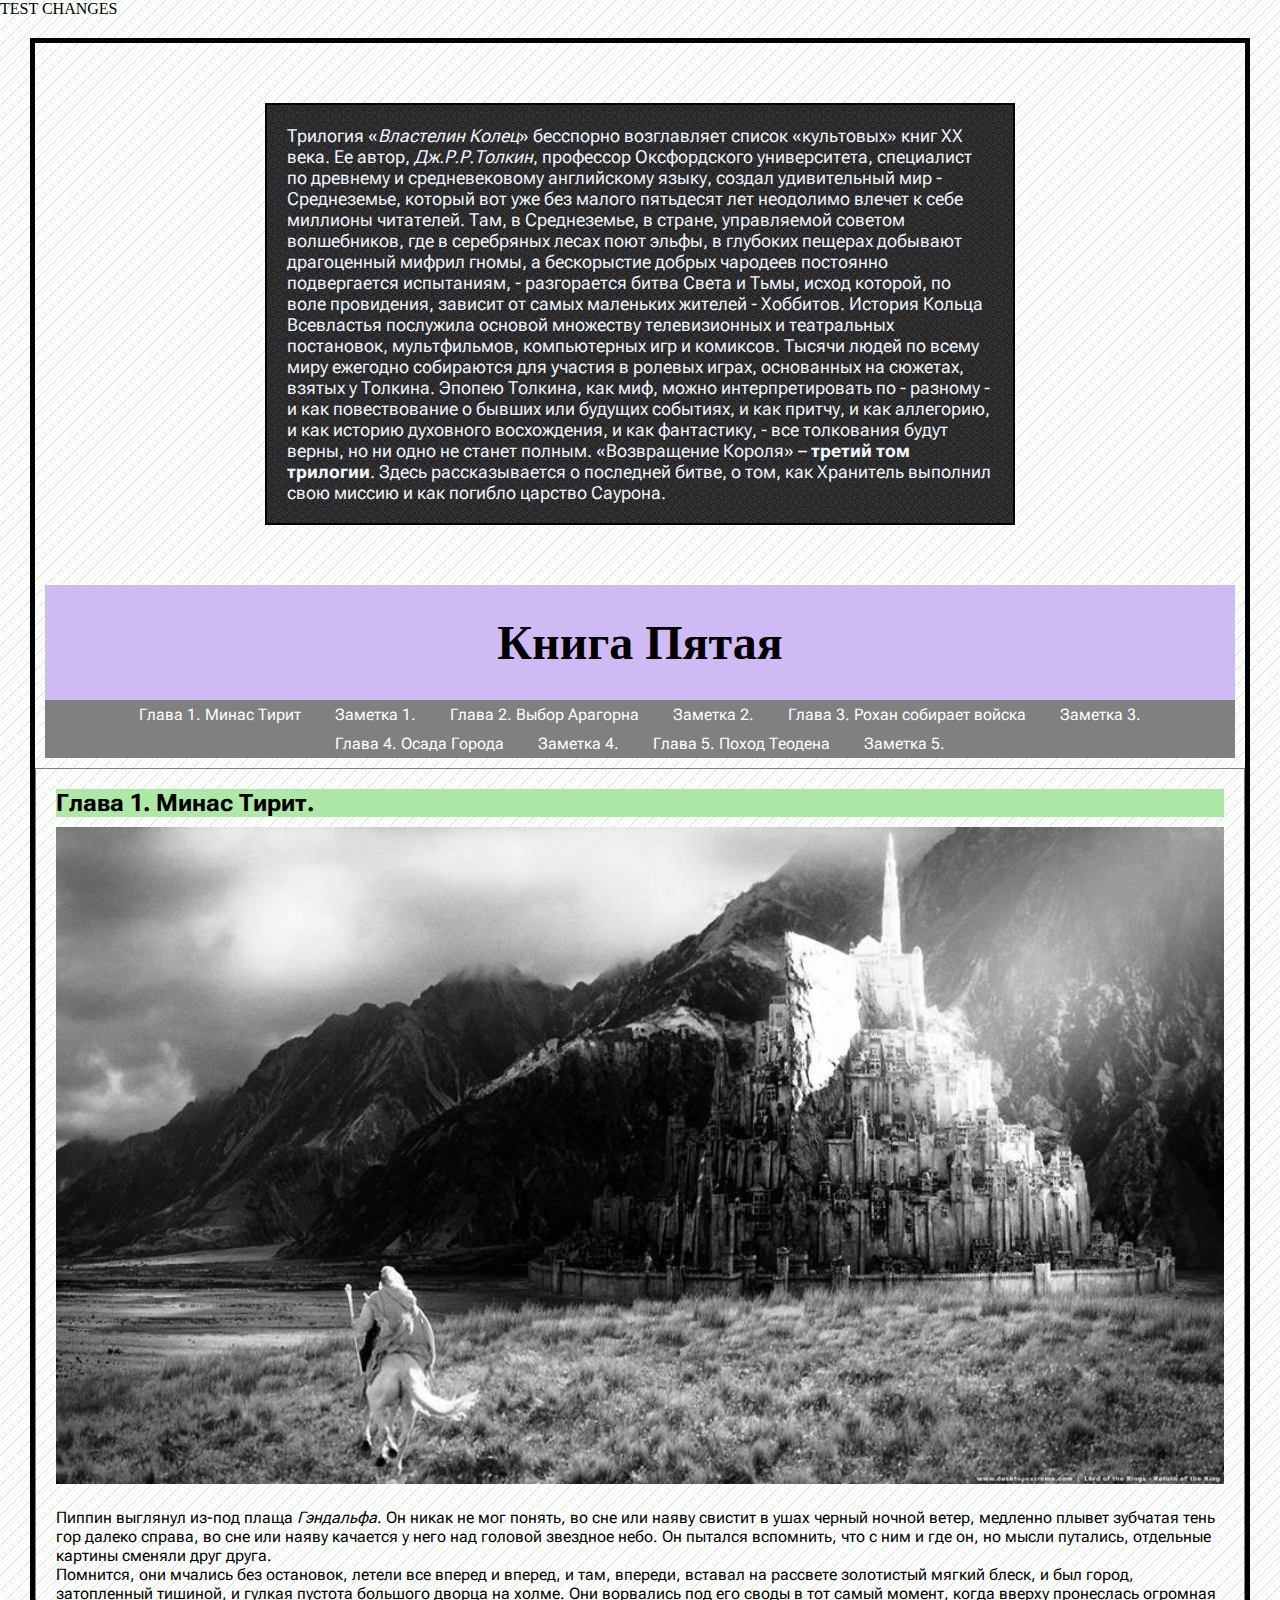
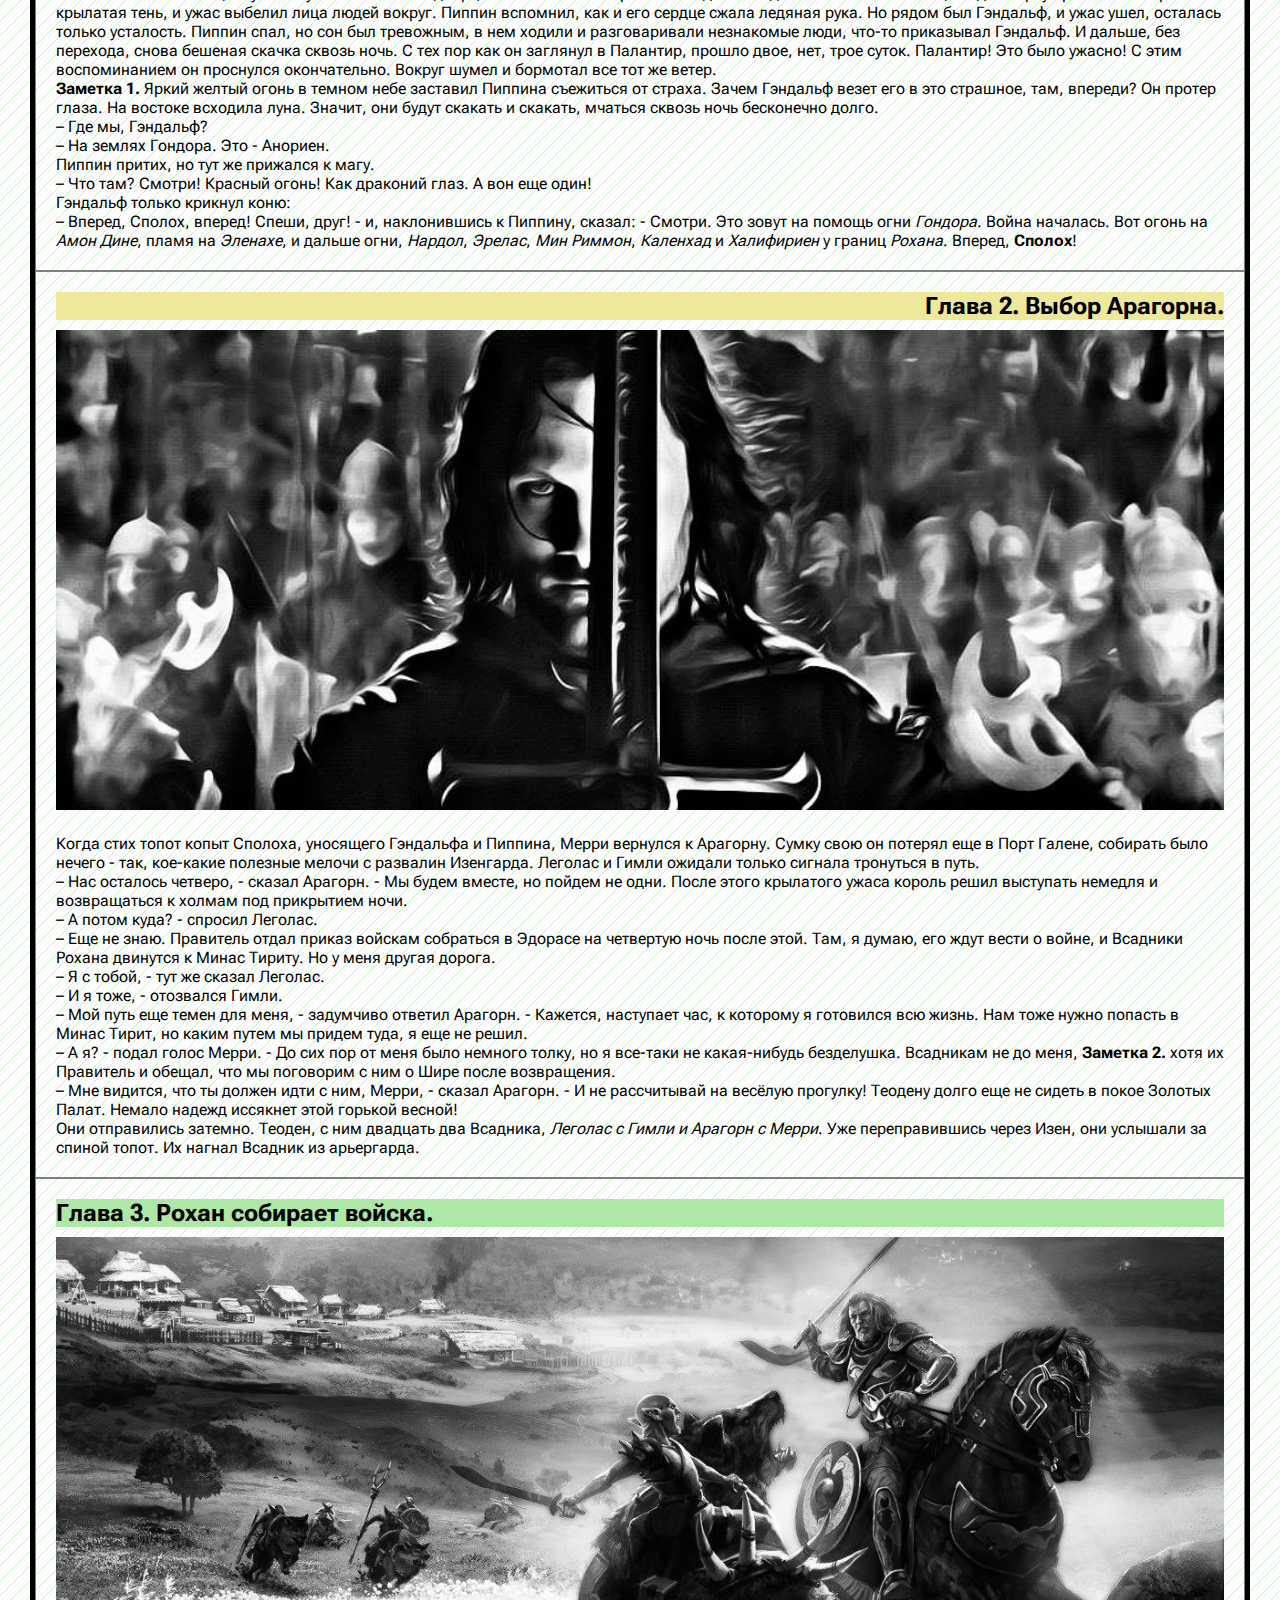
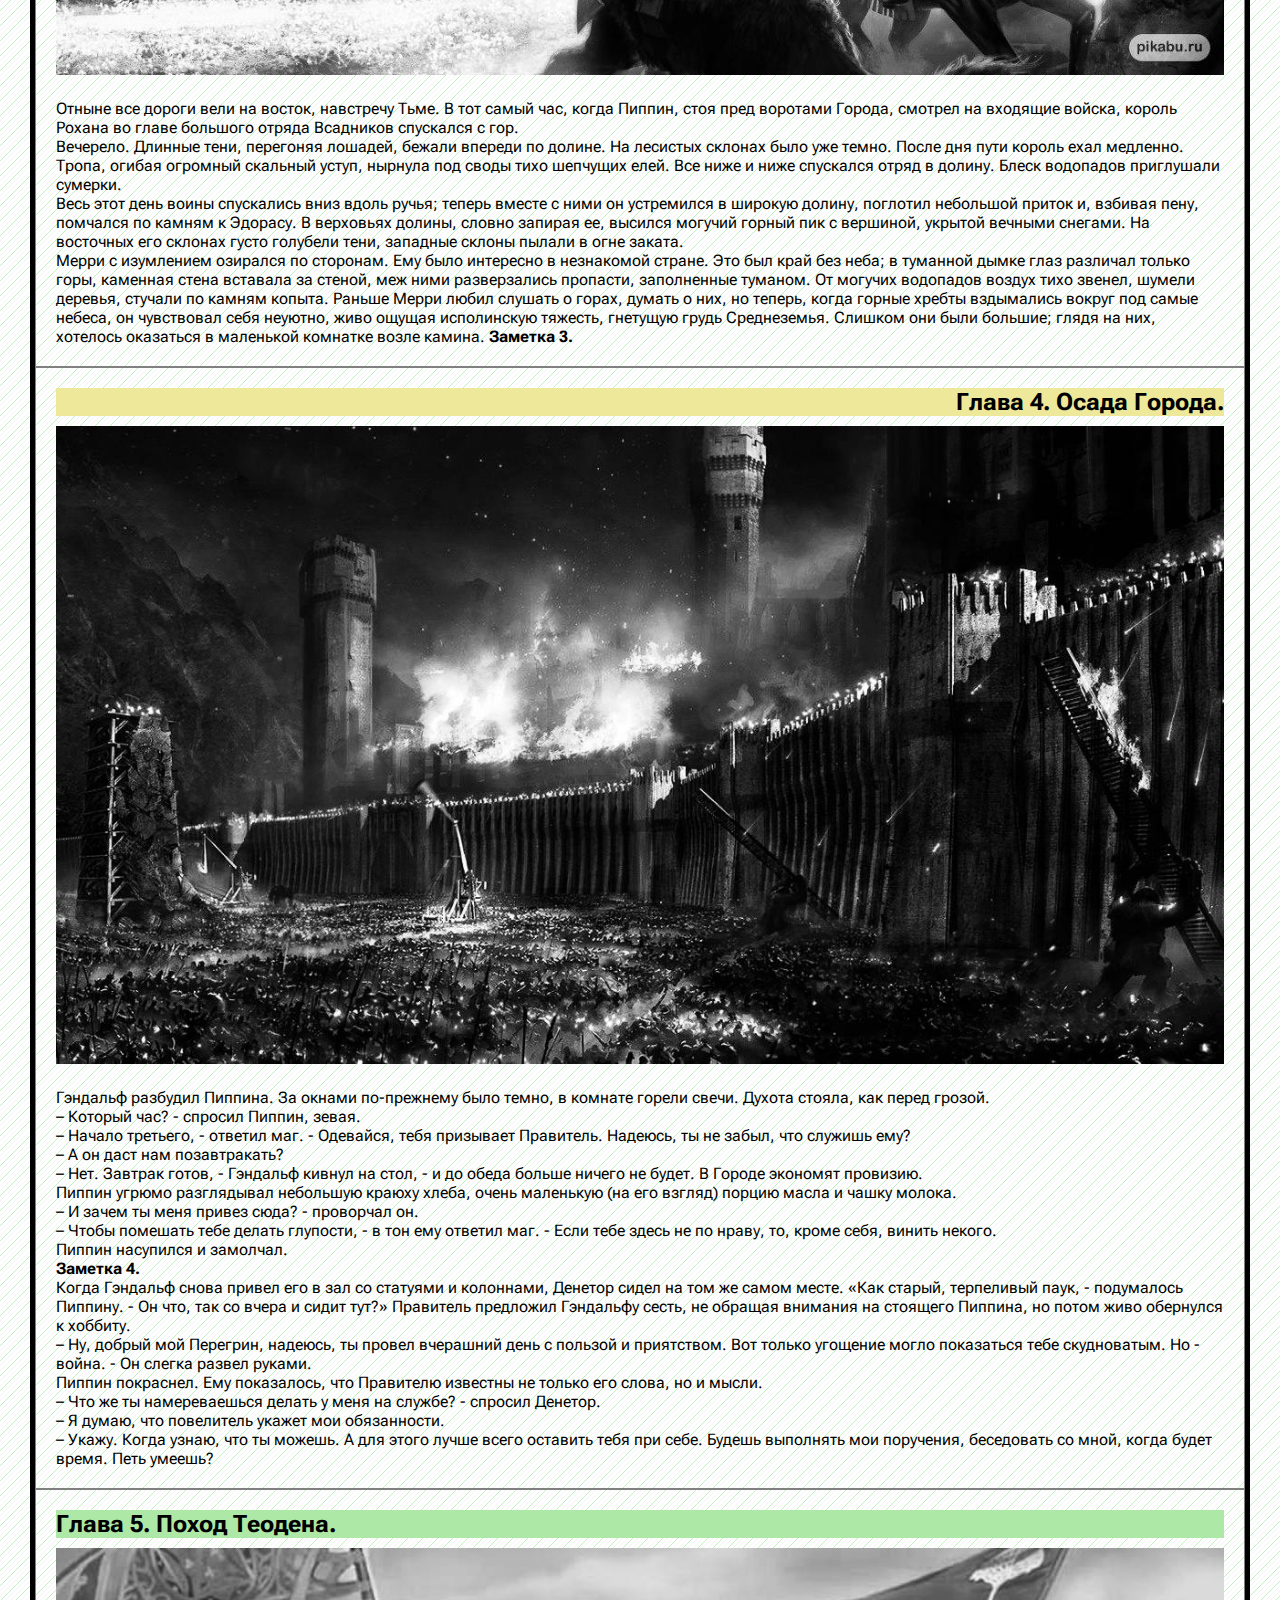
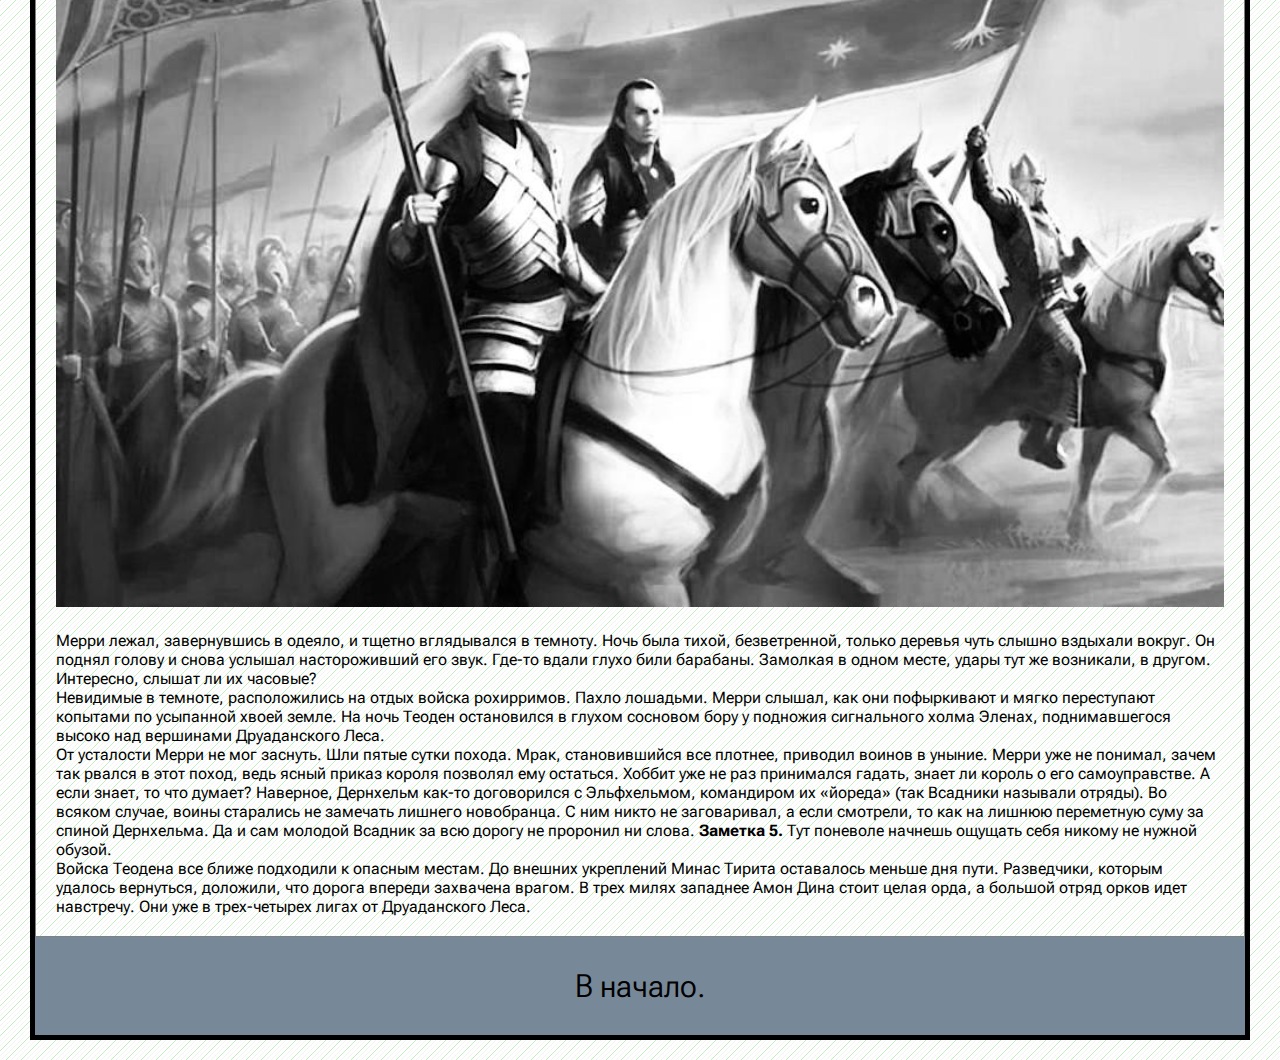
==== commit 0994cd8f: "AAA" ====
--- a/index.html
+++ b/index.html
@@ -9,6 +9,7 @@
   <link href="https://fonts.googleapis.com/css2?family=Roboto+Flex:opsz,wght@8..144,200&display=swap" rel="stylesheet">
 </head>
   <body>
+  <span>TEST CHANGES</span>
     <div class="main" id="up">
         <div class="header">
           <p>Трилогия <q><cite>Властелин Колец</cite></q> бесспорно возглавляет список <q>культовых</q> книг XX века. Ее автор, <i>Дж.Р.Р.Толкин</i>,
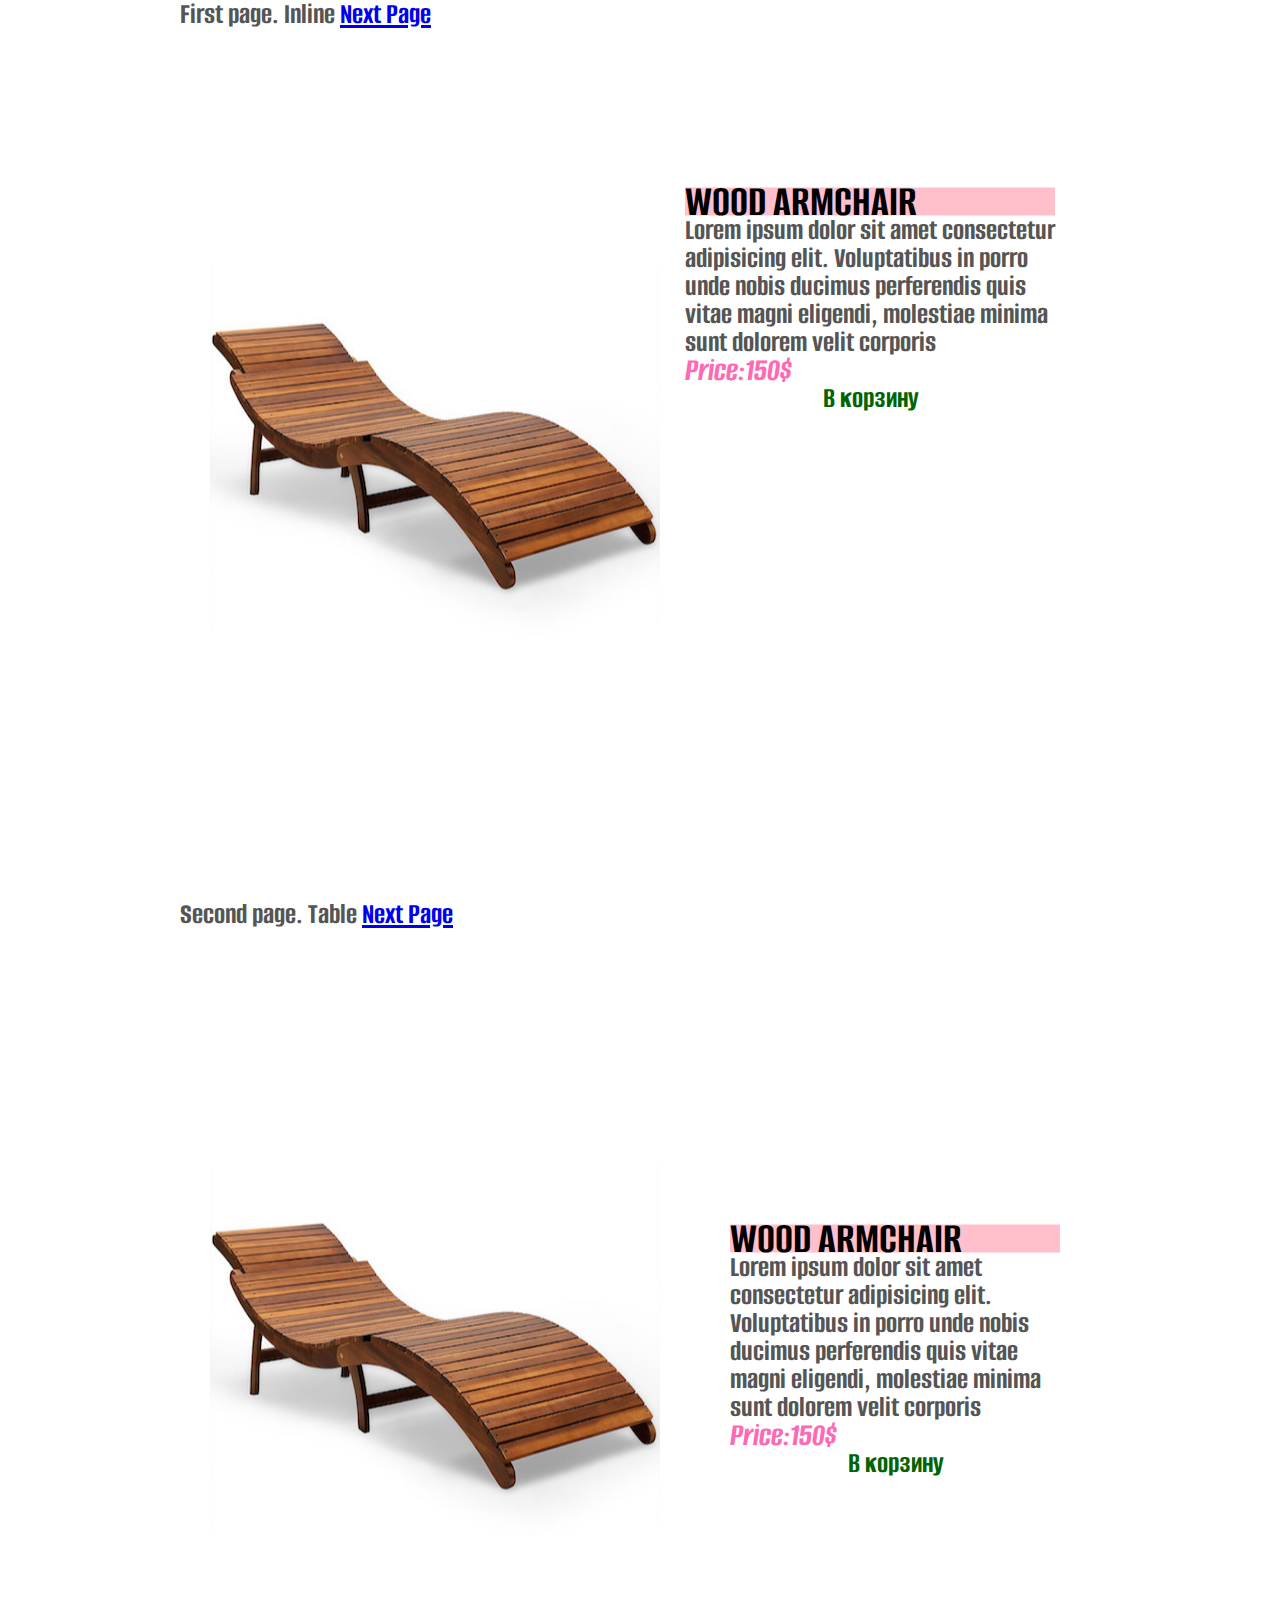
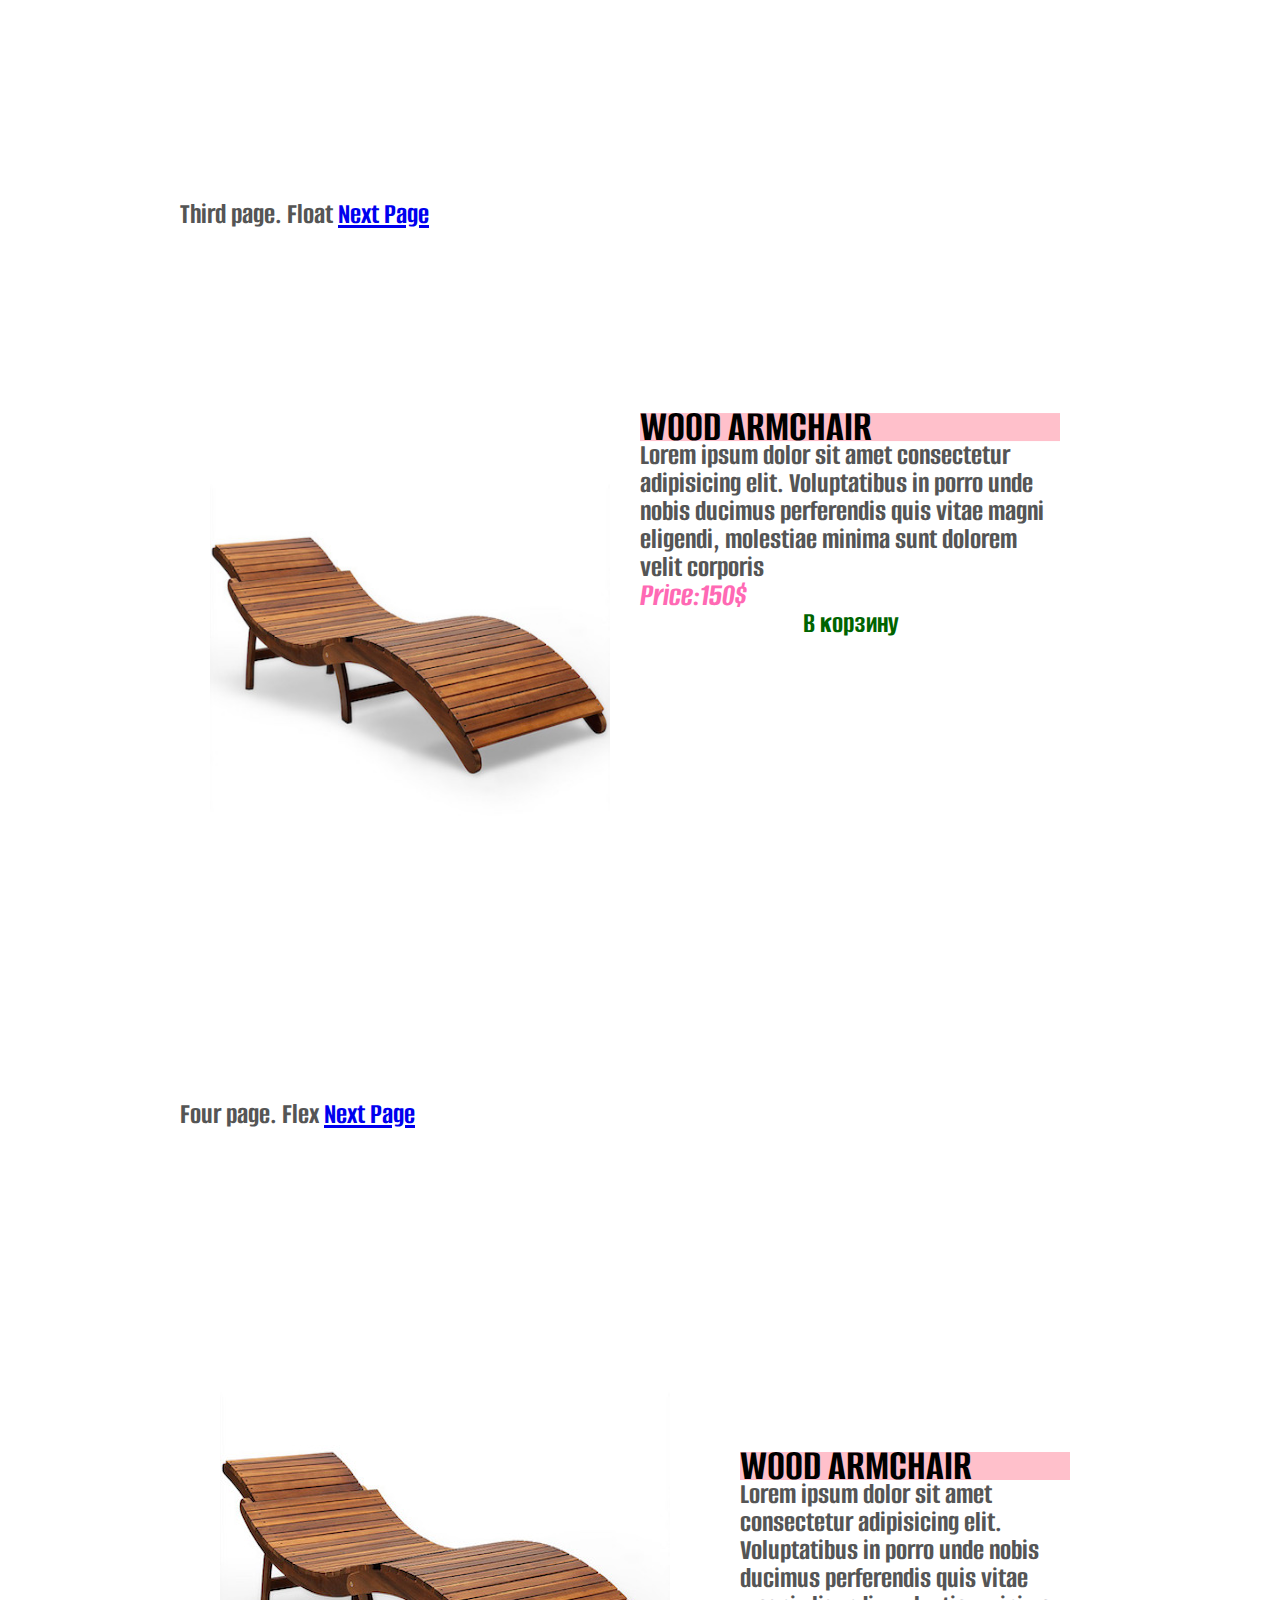
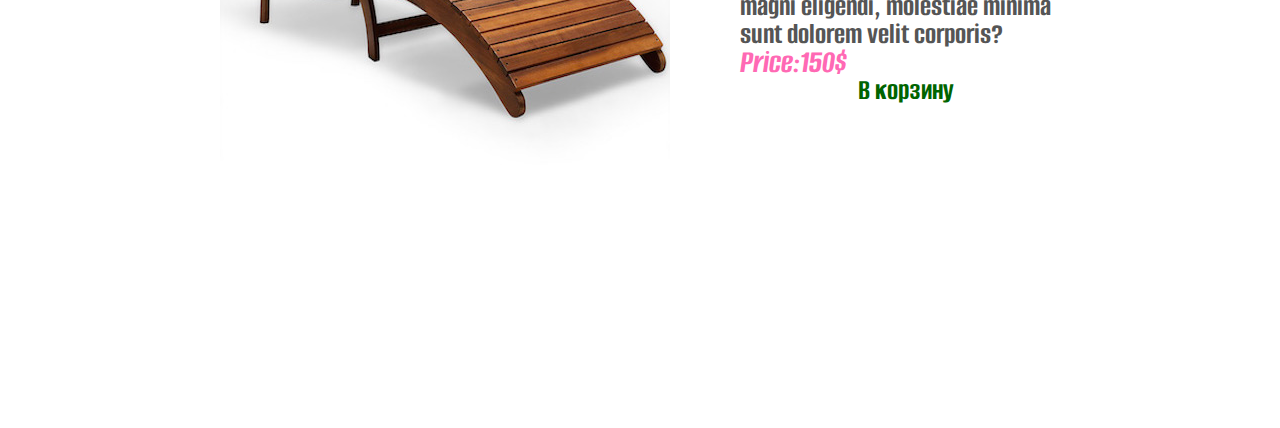
==== commit b3fd40fe: "create homework" ====
--- a/index.html
+++ b/index.html
@@ -4,171 +4,82 @@
   <meta charset="UTF-8">
   <meta name="viewport" content="width=device-width, user-scalable=no, initial-scale=1.0, maximum-scale=1.0, minimum-scale=1.0">
   <meta http-equiv="X-UA-Compatible" content="ie=edge">
-  <title>Lord of the Rings</title>
+  <title>Homework5</title>
   <link rel="stylesheet" href="style.css">
-  <link href="https://fonts.googleapis.com/css2?family=Roboto+Flex:opsz,wght@8..144,200&display=swap" rel="stylesheet">
+  <link href="https://fonts.googleapis.com/css2?family=Alumni+Sans:wght@100&display=swap" rel="stylesheet">
 </head>
   <body>
-  <span>TEST CHANGES</span>
-    <div class="main" id="up">
-        <div class="header">
-          <p>Трилогия <q><cite>Властелин Колец</cite></q> бесспорно возглавляет список <q>культовых</q> книг XX века. Ее автор, <i>Дж.Р.Р.Толкин</i>,
-          профессор Оксфордского университета, специалист по древнему и средневековому английскому языку, создал удивительный мир - Среднеземье, который
-          вот уже без малого пятьдесят лет неодолимо влечет к себе миллионы читателей. Там, в Среднеземье, в стране, управляемой советом волшебников, где в
-          серебряных лесах поют эльфы, в глубоких пещерах добывают драгоценный мифрил гномы, а бескорыстие добрых чародеев постоянно подвергается испытаниям,
-          - разгорается битва Света и Тьмы, исход которой, по воле провидения, зависит от самых маленьких жителей - Хоббитов. История Кольца Всевластья послужила
-          основой множеству телевизионных и театральных постановок, мультфильмов, компьютерных игр и комиксов. Тысячи людей по всему миру ежегодно собираются для
-          участия в ролевых играх, основанных на сюжетах, взятых у Толкина. Эпопею Толкина, как миф, можно интерпретировать по - разному - и как повествование о
-          бывших или будущих событиях, и как притчу, и как аллегорию, и как историю духовного восхождения, и как фантастику, - все толкования будут верны, но ни
-          одно не станет полным. <q>Возвращение Короля</q> – <b>третий том трилогии</b>. Здесь рассказывается о последней битве, о том, как Хранитель выполнил свою
-          миссию и как погибло царство Саурона.</p>
-        </div>
-        <div class="list">
-            <h1>Книга Пятая</h1>
-              <ul class="menu">
-                <li>
-                  <a href="#step1">Глава 1. Минас Тирит</a>
-                </li>
-                <li>
-                  <a href="#note1">Заметка 1.</a>
-                </li>
-                <li>
-                  <a href="#step2">Глава 2. Выбор Арагорна</a>
-                </li>
-                <li>
-                  <a href="#note2">Заметка 2.</a>
-                </li>
-                <li>
-                  <a href="#step3">Глава 3. Рохан собирает войска</a>
-                </li>
-                <li>
-                  <a href="#note3">Заметка 3.</a>
-                </li>
-                <li>
-                  <a href="#step4">Глава 4. Осада Города</a>
-                </li>
-                <li>
-                  <a href="#note4">Заметка 4.</a>
-                </li>
-                <li>
-                  <a href="#step5">Глава 5. Поход Теодена</a>
-                </li>
-                <li>
-                  <a href="#note5">Заметка 5.</a>
-                </li>
-              </ul>
-        </div>
-      <div class="child">
-        <div class="chapter1">
-          <h2 id="step1">Глава 1. Минас Тирит. </h2>
-          <img src="img/Minas1.jpg" alt="Minas Tirit">
-          <p>Пиппин выглянул из-под плаща <i>Гэндальфа</i>. Он никак не мог понять, во сне или наяву свистит в ушах черный
-            ночной ветер, медленно плывет зубчатая тень гор далеко справа, во сне или наяву качается у него над головой звездное небо.
-            Он пытался вспомнить, что с ним и где он, но мысли путались, отдельные картины сменяли друг друга.</p>
-          <p>Помнится, они мчались без остановок, летели все вперед и вперед, и там, впереди, вставал на рассвете
-            золотистый мягкий блеск, и был город, затопленный тишиной, и гулкая пустота большого дворца на холме. Они ворвались
-            под его своды в тот самый момент, когда вверху пронеслась огромная крылатая тень, и ужас выбелил лица людей вокруг.
-            Пиппин вспомнил, как и его сердце сжала ледяная рука. Но рядом был Гэндальф, и ужас ушел, осталась только усталость.
-            Пиппин спал, но сон был тревожным, в нем ходили и разговаривали незнакомые люди, что-то приказывал Гэндальф. И дальше,
-            без перехода, снова бешеная скачка сквозь ночь. С тех пор как он заглянул в Палантир, прошло двое, нет, трое суток. Палантир!
-            Это было ужасно! С этим воспоминанием он проснулся окончательно. Вокруг шумел и бормотал все тот же ветер.</p>
-          <p><strong id="note1">Заметка 1.</strong> Яркий желтый огонь в темном небе заставил Пиппина съежиться от страха.
-            Зачем Гэндальф везет его в это страшное, там, впереди? Он протер глаза. На востоке всходила луна. Значит, они будут
-            скакать и скакать, мчаться сквозь ночь бесконечно долго.</p>
-          <p>– Где мы, Гэндальф?</p>
-          <p>– На землях Гондора. Это - Анориен.</p>
-          <p>Пиппин притих, но тут же прижался к магу.</p>
-          <p>– Что там? Смотри! Красный огонь! Как драконий глаз. А вон еще один!</p>
-          <p>Гэндальф только крикнул коню:</p>
-          <p>– Вперед, Сполох, вперед! Спеши, друг! - и, наклонившись к Пиппину, сказал: - Смотри. Это зовут на помощь огни <i>Гондора</i>. Война
-            началась. Вот огонь на <i>Амон Дине</i>, пламя на <i>Эленахе</i>, и дальше огни, <i>Нардол</i>, <i>Эрелас</i>, <i>Мин Риммон</i>, <i>Каленхад</i>
-            и <i>Халифириен</i> у границ <i>Рохана</i>. Вперед, <b>Сполох</b>!</p>
-        </div>
-        <div class="chapter2">
-          <h2 id="step2">Глава 2. Выбор Арагорна. </h2>
-          <img src="img/Aragorn2.jpg" alt="Aragorn's choice">
-          <p>Когда стих топот копыт Сполоха, уносящего Гэндальфа и Пиппина, Мерри вернулся к Арагорну. Сумку свою он потерял еще в Порт Галене, собирать было
-            нечего - так, кое-какие полезные мелочи с развалин Изенгарда. Леголас и Гимли ожидали только сигнала тронуться в путь.</p>
-          <p>– Нас осталось четверо, - сказал Арагорн. - Мы будем вместе, но пойдем не одни. После этого крылатого ужаса король решил выступать
-            немедля и возвращаться к холмам под прикрытием ночи.</p>
-          <p>– А потом куда? - спросил Леголас.</p>
-          <p>– Еще не знаю. Правитель отдал приказ войскам собраться в Эдорасе на четвертую ночь после этой. Там, я думаю, его ждут вести о войне, и Всадники
-            Рохана двинутся к Минас Тириту. Но у меня другая дорога.</p>
-          <p>– Я с тобой, - тут же сказал Леголас.</p>
-          <p>– И я тоже, - отозвался Гимли.</p>
-          <p>– Мой путь еще темен для меня, - задумчиво ответил Арагорн. - Кажется, наступает час, к которому я готовился всю жизнь. Нам тоже нужно попасть в
-            Минас Тирит, но каким путем мы придем туда, я еще не решил.</p>
-          <p>– А я? - подал голос Мерри. - До сих пор от меня было немного толку, но я все-таки не какая-нибудь безделушка. Всадникам не до меня,
-            <strong id="note2">Заметка 2. </strong>хотя их Правитель и обещал, что мы поговорим с ним о Шире после
-            возвращения.</p>
-          <p>– Мне видится, что ты должен идти с ним, Мерри, - сказал Арагорн. - И не рассчитывай на весёлую прогулку! Теодену долго еще не сидеть в покое
-            Золотых Палат. Немало надежд иссякнет этой горькой весной!</p>
-          <p>Они отправились затемно. Теоден, с ним двадцать два Всадника, <i>Леголас с Гимли и Арагорн с Мерри</i>. Уже переправившись через Изен, они услышали
-            за спиной топот. Их нагнал Всадник из арьергарда.</p>
-        </div>
-        <div class="chapter3">
-          <h2 id="step3">Глава 3. Рохан собирает войска. </h2>
-          <img src="img/Rochan3.jpg" alt="Roxan's war">
-          <p>Отныне все дороги вели на восток, навстречу Тьме. В тот самый час, когда Пиппин, стоя пред воротами Города, смотрел на входящие войска, король
-            Рохана во главе большого отряда Всадников спускался с гор.</p>
-          <p>Вечерело. Длинные тени, перегоняя лошадей, бежали впереди по долине. На лесистых склонах было уже темно. После дня пути король ехал медленно.
-            Тропа, огибая огромный скальный уступ, нырнула под своды тихо шепчущих елей. Все ниже и ниже спускался отряд в долину. Блеск водопадов приглушали сумерки.</p>
-          <p>Весь этот день воины спускались вниз вдоль ручья; теперь вместе с ними он устремился в широкую долину, поглотил небольшой приток и, взбивая пену, помчался
-            по камням к Эдорасу. В верховьях долины, словно запирая ее, высился могучий горный пик с вершиной, укрытой вечными снегами. На восточных его склонах густо
-            голубели тени, западные склоны пылали в огне заката.</p>
-          <p>Мерри с изумлением озирался по сторонам. Ему было интересно в незнакомой стране. Это был край без неба; в туманной дымке глаз различал только горы,
-            каменная стена вставала за стеной, меж ними разверзались пропасти, заполненные туманом. От могучих водопадов воздух тихо звенел, шумели деревья, стучали
-            по камням копыта. Раньше Мерри любил слушать о горах, думать о них, но теперь, когда горные хребты вздымались вокруг под самые небеса, он чувствовал себя
-            неуютно, живо ощущая исполинскую тяжесть, гнетущую грудь Среднеземья. Слишком они были большие; глядя на них, хотелось оказаться в маленькой комнатке возле
-            камина. <strong id="note3">Заметка 3.</strong></p>
-        </div>
-        <div class="chapter4">
-          <h2 id="step4">Глава 4. Осада Города.</h2>
-          <img src="img/City4.jpg" alt="Siege town">
-          <p>Гэндальф разбудил Пиппина. За окнами по-прежнему было темно, в комнате горели свечи. Духота стояла, как перед грозой.</p>
-          <p>– Который час? - спросил Пиппин, зевая.</p>
-          <p>– Начало третьего, - ответил маг. - Одевайся, тебя призывает Правитель. Надеюсь, ты не забыл, что служишь ему?</p>
-          <p>– А он даст нам позавтракать?</p>
-          <p>– Нет. Завтрак готов, - Гэндальф кивнул на стол, - и до обеда больше ничего не будет. В Городе экономят провизию.</p>
-          <p>Пиппин угрюмо разглядывал небольшую краюху хлеба, очень маленькую (на его взгляд) порцию масла и чашку молока.</p>
-          <p>– И зачем ты меня привез сюда? - проворчал он.</p>
-          <p>– Чтобы помешать тебе делать глупости, - в тон ему ответил маг. - Если тебе здесь не по нраву, то, кроме себя, винить некого.</p>
-          <p>Пиппин насупился и замолчал.</p>
-          <strong id="note4">Заметка 4.</strong>
-          <p>Когда Гэндальф снова привел его в зал со статуями и колоннами, Денетор сидел на том же самом месте. «Как старый, терпеливый паук, - подумалось
-            Пиппину. - Он что, так со вчера и сидит тут?» Правитель предложил Гэндальфу сесть, не обращая внимания на стоящего Пиппина, но потом живо обернулся
-            к хоббиту.</p>
-          <p>– Ну, добрый мой Перегрин, надеюсь, ты провел вчерашний день с пользой и приятством. Вот только угощение могло показаться тебе скудноватым. Но - война.
-            - Он слегка развел руками.</p>
-          <p>Пиппин покраснел. Ему показалось, что Правителю известны не только его слова, но и мысли.</p>
-          <p>– Что же ты намереваешься делать у меня на службе? - спросил Денетор.</p>
-          <p>– Я думаю, что повелитель укажет мои обязанности.</p>
-          <p>– Укажу. Когда узнаю, что ты можешь. А для этого лучше всего оставить тебя при себе. Будешь выполнять мои поручения, беседовать со мной, когда будет
-            время. Петь умеешь?</p>
-        </div>
-        <div class="chapter5">
-          <h2 id="step5">Глава 5. Поход Теодена. </h2>
-          <img src="img/Teoden5.jpg" alt="Teoden's camping">
-          <p>Мерри лежал, завернувшись в одеяло, и тщетно вглядывался в темноту. Ночь была тихой, безветренной, только деревья чуть слышно вздыхали вокруг.
-            Он поднял голову и снова услышал настороживший его звук. Где-то вдали глухо били барабаны. Замолкая в одном месте, удары тут же возникали, в другом.
-            Интересно, слышат ли их часовые?</p>
-            <p>Невидимые в темноте, расположились на отдых войска рохирримов. Пахло лошадьми. Мерри слышал, как они пофыркивают и мягко переступают копытами по
-            усыпанной хвоей земле. На ночь Теоден остановился в глухом сосновом бору у подножия сигнального холма Эленах, поднимавшегося высоко над вершинами
-            Друаданского Леса.</p>
-            <p>От усталости Мерри не мог заснуть. Шли пятые сутки похода. Мрак, становившийся все плотнее, приводил воинов в уныние. Мерри уже не понимал, зачем
-            так рвался в этот поход, ведь ясный приказ короля позволял ему остаться. Хоббит уже не раз принимался гадать, знает ли король о его самоуправстве.
-            А если знает, то что думает? Наверное, Дернхельм как-то договорился с Эльфхельмом, командиром их «йореда» (так Всадники называли отряды). Во всяком
-            случае, воины старались не замечать лишнего новобранца. С ним никто не заговаривал, а если смотрели, то как на лишнюю переметную суму за спиной Дернхельма.
-            Да и сам молодой Всадник за всю дорогу не проронил ни слова. <strong id="note5">Заметка 5.</strong> Тут
-            поневоле начнешь ощущать себя никому не нужной обузой.</p>
-            <p>Войска Теодена все ближе подходили к опасным местам. До внешних укреплений Минас Тирита оставалось меньше дня пути. Разведчики, которым удалось вернуться,
-            доложили, что дорога впереди захвачена врагом. В трех милях западнее Амон Дина стоит целая орда, а большой отряд орков идет навстречу. Они уже в трех-четырех
-            лигах от Друаданского Леса.</p>
+    <div class="wrapperAll">
+      <div id="page1" class="firstpage list"> First page. Inline
+        <a href="#page2">Next Page</a>
+          <div class="card">
+           <div class="foto">
+             <img src="image/wood.jpg" alt="wood armchair">
+           </div><div class="info">
+              <h2> WOOD ARMCHAIR</h2>
+              <p>Lorem ipsum dolor sit amet consectetur adipisicing elit.
+            Voluptatibus in porro unde nobis ducimus perferendis quis vitae
+            magni eligendi, molestiae minima sunt dolorem velit corporis
+              </p>
+             <p class="price"> Price:150$</p>
+              <a href="#" class="btn">В корзину</a>
           </div>
-        <div class="bottom">
-          <a href="#up">В начало. </a>
-        </div>
         </div>
       </div>
+      <div id="page2" class="secondpage list"> Second page. Table
+        <a href="#page3">Next Page</a>
+        <table class="card">
+          <tr>
+            <td class="foto">
+              <img src="image/wood.jpg" alt="wood armchair">
+            </td>
+            <td class="info">
+              <h2> WOOD ARMCHAIR</h2>
+              <p>Lorem ipsum dolor sit amet consectetur adipisicing elit.
+                Voluptatibus in porro unde nobis ducimus perferendis quis vitae
+                magni eligendi, molestiae minima sunt dolorem velit corporis
+              </p>
+              <p class="price">Price:150$</p>
+              <a href="#" class="btn">В корзину</a>
+            </td>
+          </tr>
+        </table>
+      </div>
+      <div id="page3" class="thirdpage list">Third page. Float
+        <a href="#page4">Next Page</a>
+        <div class="card clearfix">
+          <div class="foto clearfix">
+            <img src="image/wood.jpg" alt="wood armchair">
+          </div><div class="info">
+           <h2>WOOD ARMCHAIR</h2>
+           <p>Lorem ipsum dolor sit amet consectetur adipisicing elit.
+            Voluptatibus in porro unde nobis ducimus perferendis quis vitae
+            magni eligendi, molestiae minima sunt dolorem velit corporis
+            </p>
+            <p class="price">Price:150$</p>
+            <a href="#" class="btn">В корзину</a>
+          </div>
+        </div>
+      </div>
+      <div id="page4" class="fourpage list">
+        Four page. Flex
+        <a href="#">Next Page</a>
+        <div class="pageWrapper">
+          <div class="foto">
+            <img src="image/wood.jpg" alt="wood armchair">
+          </div>
+          <div class="info">
+            <h2>WOOD ARMCHAIR</h2>
+            <p>Lorem ipsum dolor sit amet consectetur adipisicing elit.
+              Voluptatibus in porro unde nobis ducimus perferendis quis vitae
+              magni eligendi, molestiae minima sunt dolorem velit corporis?
+            </p>
+            <p class="price">Price:150$</p>
+            <a href="#" class="btn">В корзину</a>
+          </div>
+        </div>
+      </div>
+      </div>
+    </div>
   </body>
 </html>
--- a/style.css
+++ b/style.css
@@ -1,111 +1,215 @@
 *,
 *::after,
 *::before{
-    padding: 0%;
-    border: 0;
-    margin: 0;
-    box-sizing: border-box;
-    transition: 0.5s ease;
+  margin: 0;
+  border: 0;
+  padding: 0;
+  box-sizing: border-box;
 }
 
 body{
-    background-color: rgb(227, 222, 222);
-    background-image: url("img/patternwhite.png");
-    background-repeat: repeat;
-}
-
-.main{
-    border: 5px solid black;
-    margin: 20px 30px;
-    font-family: 'Roboto Flex', sans-serif;
-}
-
-.header{
-    border: 2px solid black;
-    margin: 60px auto;
-    padding: 20px 20px;
-    width: 750px;
+  font-family: 'Alumni Sans', sans-serif;
+  font-size: 30px;
+  font-weight: bold;
+  line-height: 28px;
+  color: #555;
+}
+
+html {
+  scroll-behavior: smooth;
+}
+
+img:hover{
+  transform: scale(1.1);
+  box-shadow: -10px -8px 13px -5px rgba(34, 60, 80, 0.6);
+}
+
+a:hover{
+  text-shadow: 2px 2px 0 #bcbcbc, 4px 4px 0 #9c9c9c;
+  font-size: 35px;
+  transition: .5s;
+}
+
+h2{
+  color: black;
+  background-color: pink;
+}
+
+.price{
+  color: hotpink;
+  font-size: 33px;
+  font-style: italic;
+}
+
+/*-----------------------------------------------for all*/
+
+.list{
+  min-height: 100vh;
+  position: relative;
+}
+
+.list .card{
+  width: 100%;
+  position: absolute;
+  left: 50%;
+  top: 50%;
+  transform: translate(-50%, -50%);
+}
+
+.wrapperAll{
+  max-width: 920px;
+  margin: 0 auto;
+}
+
+ .firstpage .card .foto{
+   display: inline-block;
+   width: 50%;
+   padding: 30px;
+ }
+
+.firstpage .card .foto img{
+  transition: .5s
+}
+
+.firstpage .card .info{
+  display: inline-block;
+  width: 50%;
+  padding: 45px;
+  vertical-align: top;
+}
+
+.firstpage .card .info a{
+  display: block;
+  text-decoration: none;
+  position: center;
+  color: darkgreen;
+  text-align: center;
+}
+/*--------------------------------------inline done*/
+
+table {
+  border-collapse: collapse;
+}
+
+.secondpage .card .foto{
+  width: 50%;
+  padding: 30px;
+}
+
+.secondpage .card .info{
+  width: 50%;
+  padding: 40px;
+}
+
+.secondpage .card .info a{
+  display: block;
+  text-align: center;
+  text-decoration: none;
+  position: center;
+  color: darkgreen;
+}
+
+.secondpage .card .foto img{
+  transition: .5s;
+}
+
+/*----------------------------------------------------table done*/
+
+.thirdpage .card .info{
+  padding: 40px;
+  vertical-align: top;
+}
+
+.thirdpage .card .info h2{
+  display: flex;
+}
+
+.thirdpage .card .info a{
+  display: block;
+  text-align: center;
+  text-decoration: none;
+  position: center;
+  color: darkgreen;
+}
+
+.thirdpage .card .foto{
+  float: left;
+  width: 50%;
+  padding: 30px;
+}
+
+.thirdpage .card .foto img{
+  width: 100%;
+  object-fit: cover;
+  transition: .5s;
+}
+
+.clearfix:after {
+  content: "";
+  display: table;
+  clear: both;
+}
+
+/*--------------------------------------------------float done*/
+
+.pageWrapper{
+  display: flex;
+  height: 100vh;
+  justify-content: center;
+  align-items: center;
+}
+
+.pageWrapper .foto img{
+  padding: 40px;
+  transition: .5s;
+}
+
+.pageWrapper .info{
+  padding: 30px;
+}
+
+.pageWrapper .info a{
+  display: flex;
+  justify-content: center;
+  text-decoration: none;
+  color: darkgreen;
+}
+ /*--------------------------------------------------------flex done*/
+
+
+@media screen and (max-width: 860px) {
+  .firstpage .card .foto,
+  .secondpage .card .foto,
+  .thirdpage .card .foto,
+  .firstpage .card .foto {
     text-align: center;
-    color: aliceblue;
-    font-size: large;
-    background-image: url("img/pattern.png");
-}
-
-.list{
-    margin: 10px 10px;
-    background-color: gray;
-    text-align: center;
-}
-
-li{
-    display: inline-block;
-}
-
-.menu a {
+  }
+
+  .firstpage .card .foto,
+  .firstpage .card .info {
     display: block;
-    padding: 5px 15px;
-    color: white;
-    text-decoration: none;
-}
-
-.menu a:hover {
-    background: #8AB8CC;
-    border-radius: 50%;
-    font-size: 120%;
-    transition: 0.5s;
-    color: black;
-    box-shadow: 24px -16px 21px 11px rgba(163, 220, 246, 0.5);
-}
-
-h1{
-    padding: 30px 0;
-    font-family: "Calibri Light";
-    font-size: 300%;
-    background-color: #cfbaf3;
-}
-
-p{
-    text-align: left;
-}
-
-.chapter1, .chapter2, .chapter3, .chapter4, .chapter5 {
-    border: 1px solid gray;
-    padding: 20px;
-}
-
-img {
+    margin: 0 auto;
     width: 100%;
-    margin: 10px 0 20px 0;
-}
-
-img:hover {
-    opacity: 0.5;
-}
-
-.child div:nth-child(odd)  h2 {
-    background-color: #aee8a6;
-    text-align: left;
-}
-
-.child div:nth-child(even)  h2 {
-    background-color: #eee89a;
-    text-align: right;
-}
-
-.bottom{
-    padding: 30px 30px;
-    background-color: lightslategray;
-    text-align: center;
-}
-
-.bottom a{
-    text-decoration: none;
-    font-size: xx-large;
-    color: black;
-}
-
-.bottom a:hover{
-    cursor: pointer;
-    font-size: xxx-large;
-    box-shadow: 24px -16px 21px 11px rgba(163, 220, 246, 0.5);
-}
+  }
+
+  .secondpage tr {
+    display: flex;
+    flex-direction: column;
+  }
+
+  .secondpage .card .foto,
+  .secondpage .card .info {
+    width: 100%;
+  }
+
+  .thirdpage .card .foto,
+  .thirdpage .card .info {
+    float: initial;
+    margin: 0 auto;
+  }
+
+  .fourpage .pageWrapper {
+    flex-direction: column;
+  }
+
+}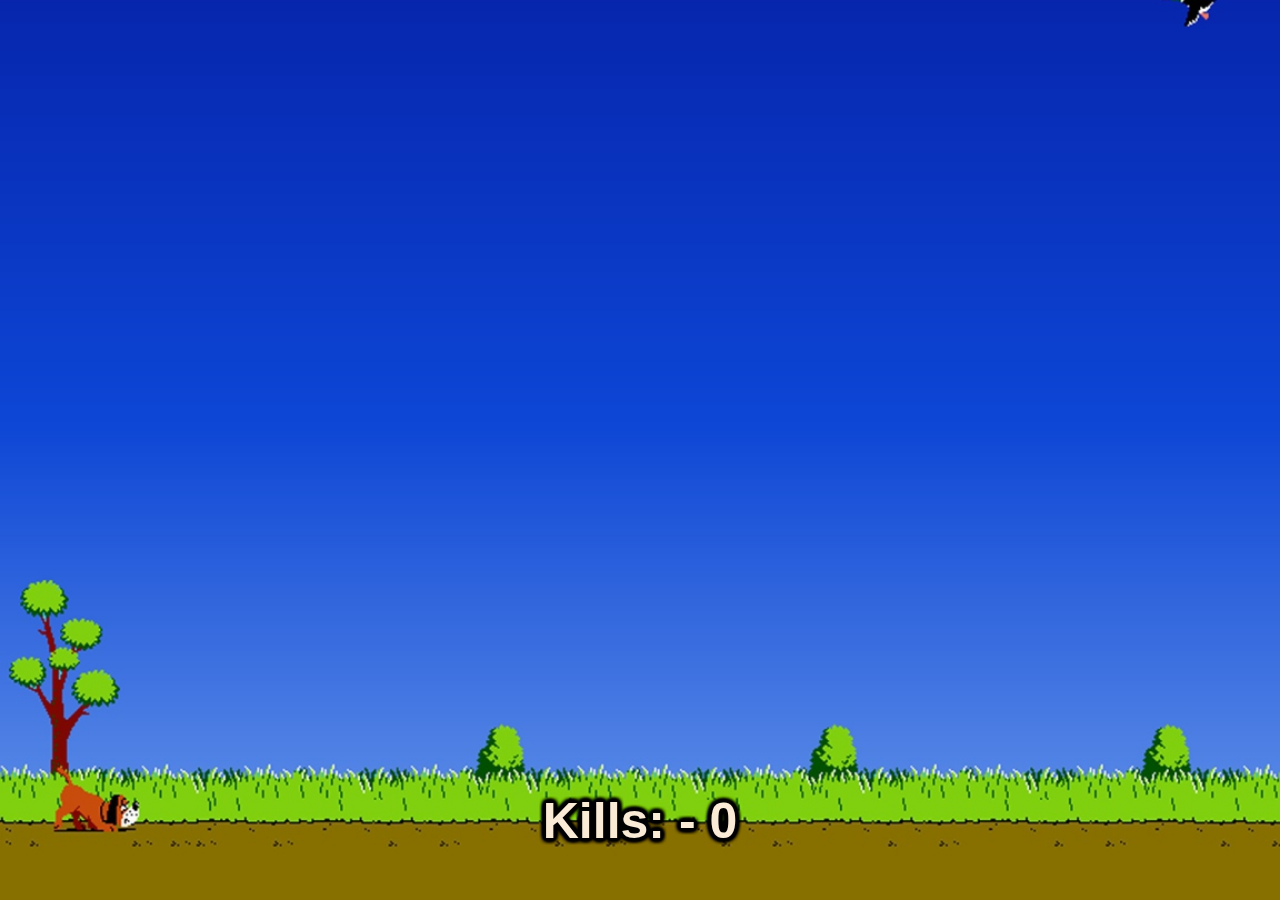
==== commit aa888812: "update index" ====
--- a/index.html
+++ b/index.html
@@ -1,85 +1,35 @@
-<!doctype html>
-<html lang="ru">
-<head>
-  <meta charset="UTF-8">
-  <meta name="viewport" content="width=device-width, user-scalable=no, initial-scale=1.0, maximum-scale=1.0, minimum-scale=1.0">
-  <meta http-equiv="X-UA-Compatible" content="ie=edge">
-  <title>Homework5</title>
-  <link rel="stylesheet" href="style.css">
-  <link href="https://fonts.googleapis.com/css2?family=Alumni+Sans:wght@100&display=swap" rel="stylesheet">
-</head>
-  <body>
-    <div class="wrapperAll">
-      <div id="page1" class="firstpage list"> First page. Inline
-        <a href="#page2">Next Page</a>
-          <div class="card">
-           <div class="foto">
-             <img src="image/wood.jpg" alt="wood armchair">
-           </div><div class="info">
-              <h2> WOOD ARMCHAIR</h2>
-              <p>Lorem ipsum dolor sit amet consectetur adipisicing elit.
-            Voluptatibus in porro unde nobis ducimus perferendis quis vitae
-            magni eligendi, molestiae minima sunt dolorem velit corporis
-              </p>
-             <p class="price"> Price:150$</p>
-              <a href="#" class="btn">В корзину</a>
-          </div>
-        </div>
-      </div>
-      <div id="page2" class="secondpage list"> Second page. Table
-        <a href="#page3">Next Page</a>
-        <table class="card">
-          <tr>
-            <td class="foto">
-              <img src="image/wood.jpg" alt="wood armchair">
-            </td>
-            <td class="info">
-              <h2> WOOD ARMCHAIR</h2>
-              <p>Lorem ipsum dolor sit amet consectetur adipisicing elit.
-                Voluptatibus in porro unde nobis ducimus perferendis quis vitae
-                magni eligendi, molestiae minima sunt dolorem velit corporis
-              </p>
-              <p class="price">Price:150$</p>
-              <a href="#" class="btn">В корзину</a>
-            </td>
-          </tr>
-        </table>
-      </div>
-      <div id="page3" class="thirdpage list">Third page. Float
-        <a href="#page4">Next Page</a>
-        <div class="card clearfix">
-          <div class="foto clearfix">
-            <img src="image/wood.jpg" alt="wood armchair">
-          </div><div class="info">
-           <h2>WOOD ARMCHAIR</h2>
-           <p>Lorem ipsum dolor sit amet consectetur adipisicing elit.
-            Voluptatibus in porro unde nobis ducimus perferendis quis vitae
-            magni eligendi, molestiae minima sunt dolorem velit corporis
-            </p>
-            <p class="price">Price:150$</p>
-            <a href="#" class="btn">В корзину</a>
-          </div>
-        </div>
-      </div>
-      <div id="page4" class="fourpage list">
-        Four page. Flex
-        <a href="#">Next Page</a>
-        <div class="pageWrapper">
-          <div class="foto">
-            <img src="image/wood.jpg" alt="wood armchair">
-          </div>
-          <div class="info">
-            <h2>WOOD ARMCHAIR</h2>
-            <p>Lorem ipsum dolor sit amet consectetur adipisicing elit.
-              Voluptatibus in porro unde nobis ducimus perferendis quis vitae
-              magni eligendi, molestiae minima sunt dolorem velit corporis?
-            </p>
-            <p class="price">Price:150$</p>
-            <a href="#" class="btn">В корзину</a>
-          </div>
-        </div>
-      </div>
-      </div>
-    </div>
-  </body>
-</html>
+<!DOCTYPE html>
+<html lang="ru">
+<head>
+    <meta charset="UTF-8">
+    <meta http-equiv="X-UA-Compatible" content="IE=edge">
+    <meta name="viewport" content="width=device-width, initial-scale=1.0">
+    <title>Game Hunter</title>
+    <link rel="stylesheet" href="game.css">
+</head>
+    <body>
+        <div class="duck1 duck">
+            <input id="bird1" type="checkbox">
+            <label for="bird1"></label>
+        </div>
+        <div class="duck2 duck">
+            <input id="bird2" type="checkbox">
+            <label for="bird2"></label>
+        </div>
+        <div class="duck3 duck">
+            <input id="bird3" type="checkbox">
+            <label for="bird3"></label>
+        </div>
+        <div class="duck4 duck">
+            <input id="bird4" type="checkbox">
+            <label for="bird4"></label>
+        </div>
+        <div class="duck5 duck">
+            <input id="bird5" type="checkbox">
+            <label for="bird5"></label>
+        </div>
+        <div class="count">
+            Kills: -
+        </div>
+    </body>
+</html>
--- a/game.css
+++ b/game.css
@@ -0,0 +1,140 @@
+*,
+*::after,
+*::before{
+    margin: 0;
+    border: 0;
+    padding: 0;
+    box-sizing: border-box;
+}
+
+html{
+    height: 100%;
+}
+
+body{
+    cursor: url("img/green.png"), pointer;
+    overflow: hidden;
+    min-height: 100%;
+    counter-reset: score;
+    background-image: url(/img/Games_Duck_Hunt_Nintendo_Dendy_Nes_025749_9.jpg);
+    background-repeat: no-repeat;
+    background-size: cover;
+    background-position: 0 bottom;
+    position: relative;
+    font-family: "Montserrat", sans-serif;
+    font-size: 50px;
+    color: antiquewhite;
+    font-weight: bold;
+    text-shadow: -0   -2px 4px #000000,
+		 0   -2px 4px #000000,
+		-0    2px 4px #000000,
+		 0    2px 4px #000000,
+		-2px -0   4px #000000,
+		 2px -0   4px #000000,
+		-2px  0   4px #000000,
+		 2px  0   4px #000000,
+		-1px -2px 4px #000000,
+		 1px -2px 4px #000000,
+		-1px  2px 4px #000000,
+		 1px  2px 4px #000000,
+		-2px -1px 4px #000000,
+		 2px -1px 4px #000000,
+		-2px  1px 4px #000000,
+		 2px  1px 4px #000000,
+		-2px -2px 4px #000000,
+		 2px -2px 4px #000000,
+		-2px  2px 4px #000000,
+		 2px  2px 4px #000000,
+		-2px -2px 4px #000000,
+		 2px -2px 4px #000000,
+		-2px  2px 4px #000000,
+		 2px  2px 4px #000000;
+}
+
+.count::after{
+    content: counter(score);
+}
+
+.duck{
+    width: 62px;
+    height: 56px;
+    position: relative;
+    overflow: hidden;
+    left: -100px;
+    top: 300px;
+}
+
+.duck label{
+    display: inline-block;
+    width: 100%;
+    height: 100%;
+    background-image: url(/img/duck_hunt_bird_big2.gif);
+    background-repeat: no-repeat;
+}
+
+.duck label:hover{
+    cursor: url("img/green.png"), pointer;
+}
+
+.duck input{
+    position: absolute;
+    left: -80px;
+}
+
+
+.duck input:checked{
+    counter-increment: score;
+}
+
+.count{
+    position: absolute;
+    bottom: 50px;
+    left: 50%;
+    transform: translateX(-50%);
+}
+
+.duck input:checked+label{
+    display: none;
+}
+
+.duck1{
+    animation: fly ease 15s;
+}
+
+.duck2{
+    animation: fly ease 5s;
+}
+
+.duck3{
+    animation: fly ease 7s;
+}
+
+.duck4{
+    animation: flyTo ease 8s;
+}
+
+.duck5{
+    animation: flyTo ease 12s;
+}
+
+@keyframes fly{
+    0%{left: -10%;}
+    25%{left: 25%;
+        top: 150px}
+    50%{left: 60%;
+        top: 550px;}
+    75%{left: 80%;
+        top: 300px;}
+    100%{left: 110%;}
+}
+
+@keyframes flyTo{
+    0%{left: 50%;}
+    25%{left: -15%;
+        top: 220px}
+    50%{left: 60%;
+        top: 50px;}
+    75%{left: 20%;
+        top: 100px;}
+    100%{left: 110%;}
+}
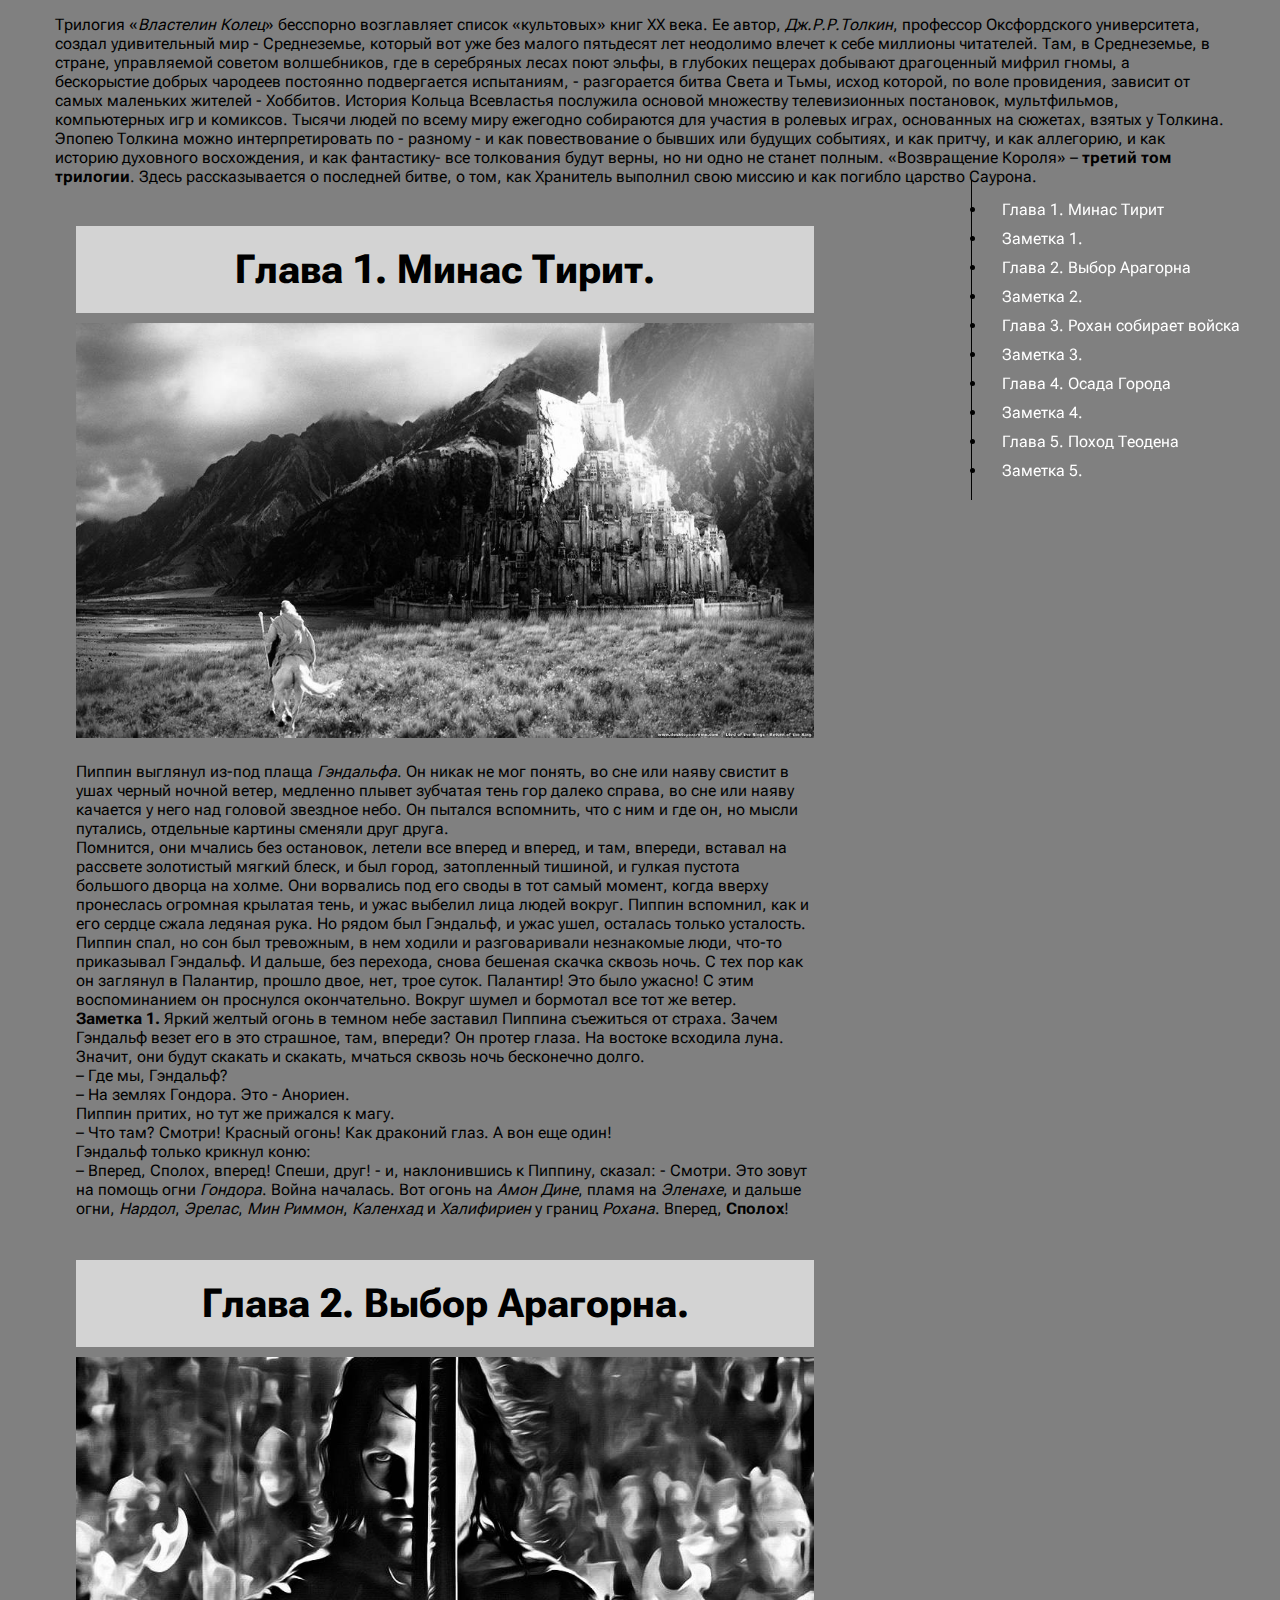
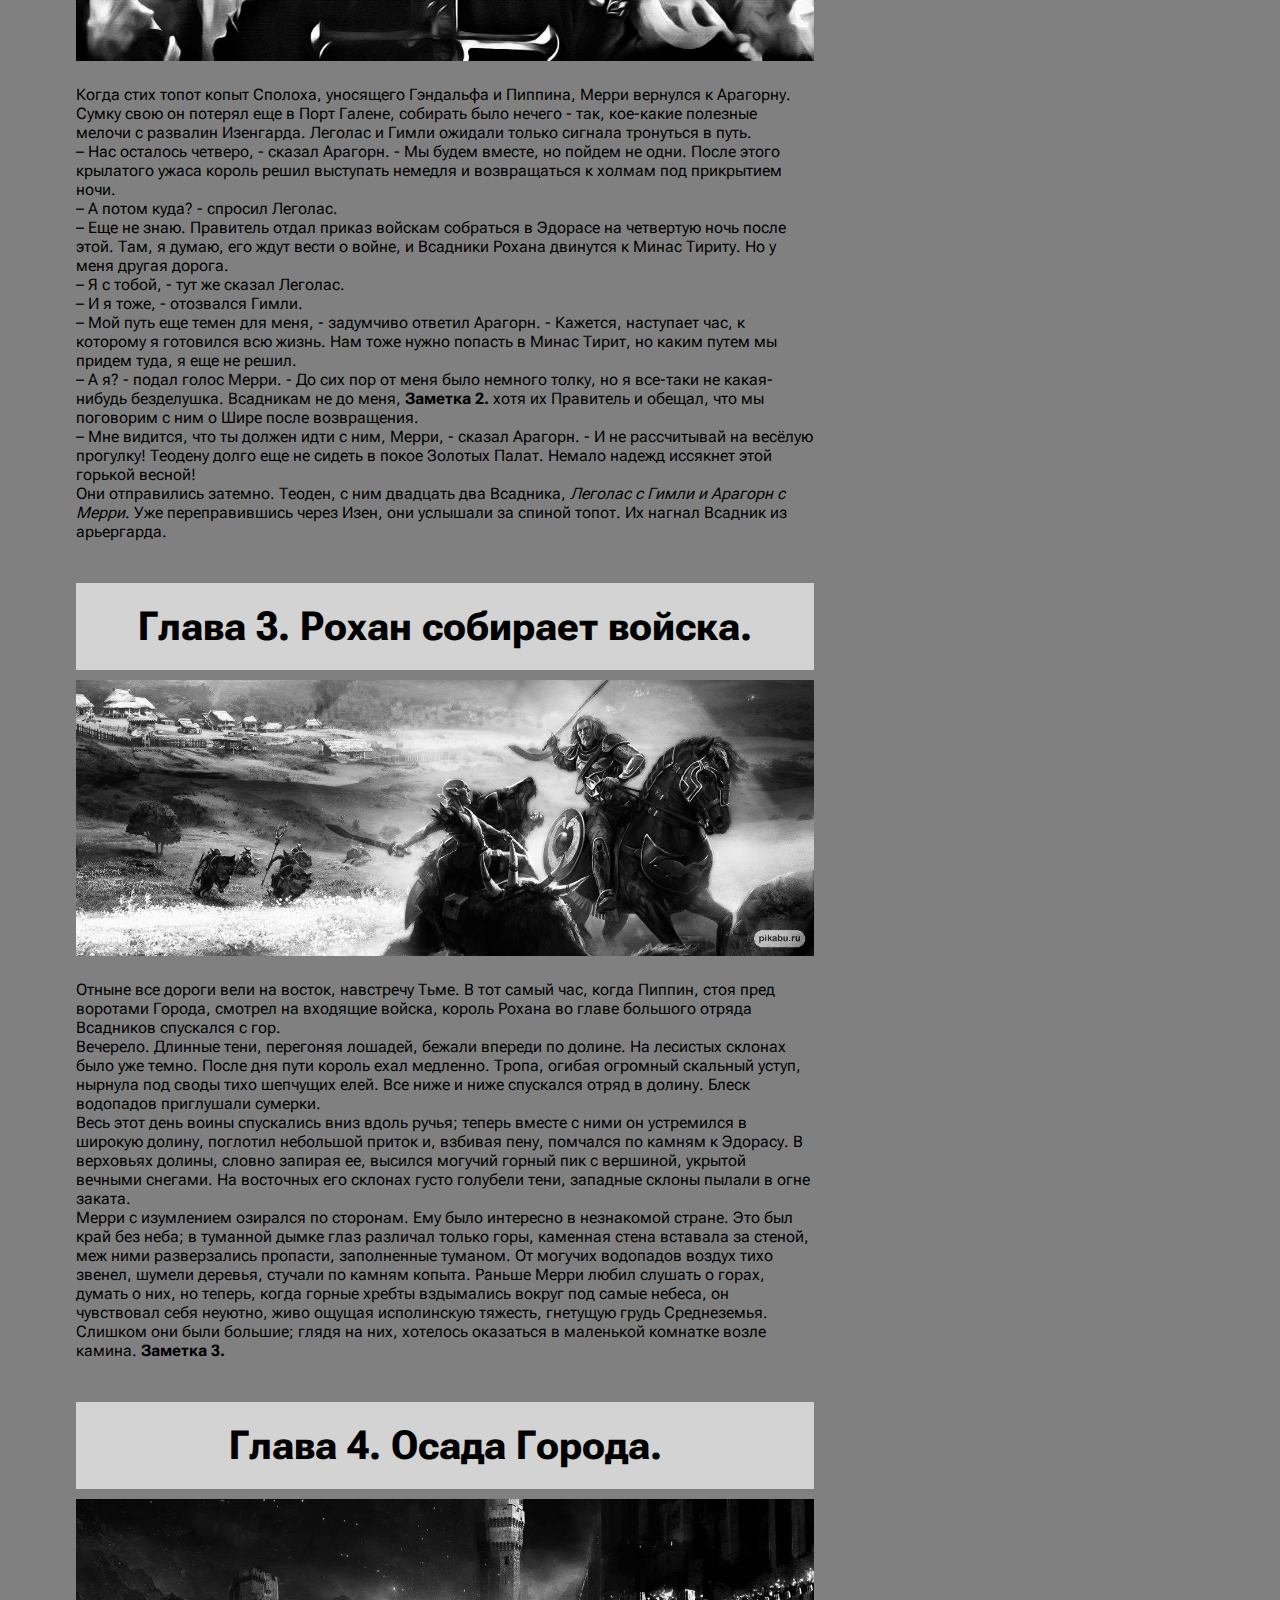
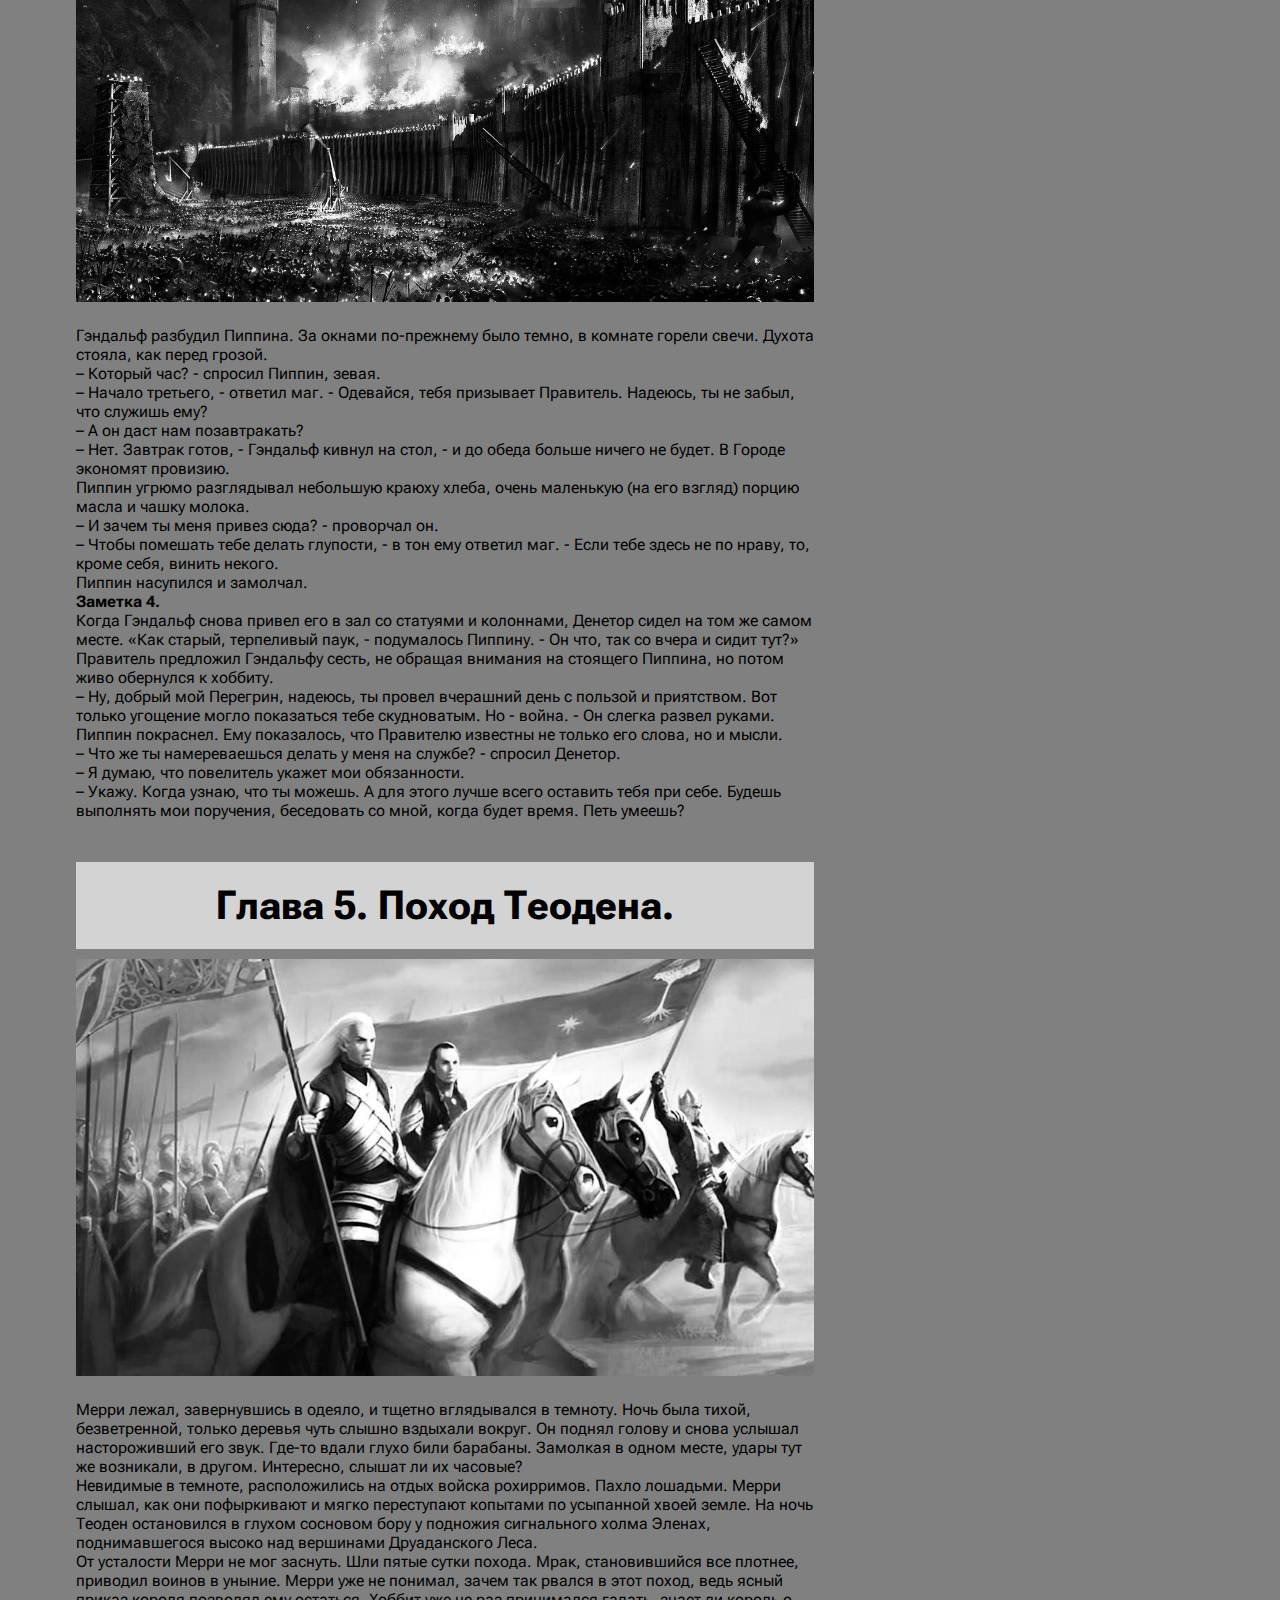
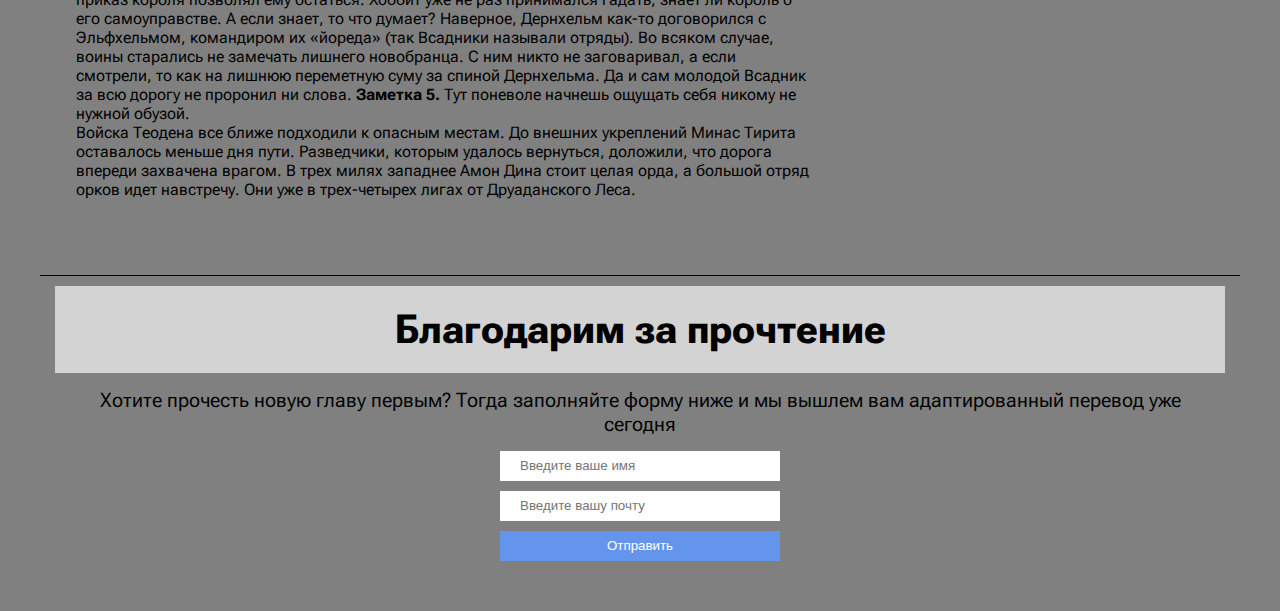
==== commit 91bb0f12: "some" ====
--- a/index.html
+++ b/index.html
@@ -1,35 +1,180 @@
-<!DOCTYPE html>
-<html lang="ru">
-<head>
-    <meta charset="UTF-8">
-    <meta http-equiv="X-UA-Compatible" content="IE=edge">
-    <meta name="viewport" content="width=device-width, initial-scale=1.0">
-    <title>Game Hunter</title>
-    <link rel="stylesheet" href="game.css">
-</head>
-    <body>
-        <div class="duck1 duck">
-            <input id="bird1" type="checkbox">
-            <label for="bird1"></label>
-        </div>
-        <div class="duck2 duck">
-            <input id="bird2" type="checkbox">
-            <label for="bird2"></label>
-        </div>
-        <div class="duck3 duck">
-            <input id="bird3" type="checkbox">
-            <label for="bird3"></label>
-        </div>
-        <div class="duck4 duck">
-            <input id="bird4" type="checkbox">
-            <label for="bird4"></label>
-        </div>
-        <div class="duck5 duck">
-            <input id="bird5" type="checkbox">
-            <label for="bird5"></label>
-        </div>
-        <div class="count">
-            Kills: -
-        </div>
-    </body>
-</html>
+<!DOCTYPE html>
+<html lang="ru">
+<head>
+  <meta charset="UTF-8">
+  <title>Title</title>
+  <link rel="stylesheet" href="style.css">
+  <link href="https://fonts.googleapis.com/css2?family=Roboto+Flex:opsz,wght@8..144,200&display=swap" rel="stylesheet">
+</head>
+  <body>
+      <div class="wrapper">
+        <header>
+          <p>Трилогия <q><cite>Властелин Колец</cite></q> бесспорно возглавляет список <q>культовых</q> книг XX века. Ее автор, <i>Дж.Р.Р.Толкин</i>,
+            профессор Оксфордского университета, создал удивительный мир - Среднеземье, который вот уже без малого пятьдесят лет неодолимо влечет к себе миллионы читателей.
+            Там, в Среднеземье, в стране, управляемой советом волшебников, где в серебряных лесах поют эльфы, в глубоких пещерах добывают драгоценный мифрил гномы,
+            а бескорыстие добрых чародеев постоянно подвергается испытаниям, - разгорается битва Света и Тьмы, исход которой, по воле провидения, зависит от самых маленьких
+            жителей - Хоббитов. История Кольца Всевластья послужила основой множеству телевизионных постановок, мультфильмов, компьютерных игр и комиксов. Тысячи
+            людей по всему миру ежегодно собираются для участия в ролевых играх, основанных на сюжетах, взятых у
+            Толкина. Эпопею Толкина можно интерпретировать по
+            - разному - и как повествование о бывших или будущих событиях, и как притчу, и как аллегорию, и как историю духовного восхождения, и как фантастику- все
+            толкования будут верны, но ни одно не станет полным. <q>Возвращение Короля</q> – <b>третий том трилогии</b>. Здесь рассказывается о последней битве, о том,
+            как Хранитель выполнил свою миссию и как погибло царство Саурона.</p>
+        </header>
+        <aside>
+          <ul class="menu">
+            <li>
+              <a href="#step1">Глава 1. Минас Тирит</a>
+            </li>
+            <li>
+              <a href="#note1">Заметка 1.</a>
+            </li>
+            <li>
+              <a href="#step2">Глава 2. Выбор Арагорна</a>
+            </li>
+            <li>
+              <a href="#note2">Заметка 2.</a>
+            </li>
+            <li>
+              <a href="#step3">Глава 3. Рохан собирает войска</a>
+            </li>
+            <li>
+              <a href="#note3">Заметка 3.</a>
+            </li>
+            <li>
+              <a href="#step4">Глава 4. Осада Города</a>
+            </li>
+            <li>
+              <a href="#note4">Заметка 4.</a>
+            </li>
+            <li>
+              <a href="#step5">Глава 5. Поход Теодена</a>
+            </li>
+            <li>
+              <a href="#note5">Заметка 5.</a>
+            </li>
+          </ul>
+        </aside>
+
+        <main>
+          <div class="child">
+            <div class="chapter1">
+              <h2 id="step1">Глава 1. Минас Тирит. </h2>
+              <img src="img/Minas.jpg" alt="Minas Tirit">
+              <p>Пиппин выглянул из-под плаща <i>Гэндальфа</i>. Он никак не мог понять, во сне или наяву свистит в ушах черный
+                ночной ветер, медленно плывет зубчатая тень гор далеко справа, во сне или наяву качается у него над головой звездное небо.
+                Он пытался вспомнить, что с ним и где он, но мысли путались, отдельные картины сменяли друг друга.</p>
+              <p>Помнится, они мчались без остановок, летели все вперед и вперед, и там, впереди, вставал на рассвете
+                золотистый мягкий блеск, и был город, затопленный тишиной, и гулкая пустота большого дворца на холме. Они ворвались
+                под его своды в тот самый момент, когда вверху пронеслась огромная крылатая тень, и ужас выбелил лица людей вокруг.
+                Пиппин вспомнил, как и его сердце сжала ледяная рука. Но рядом был Гэндальф, и ужас ушел, осталась только усталость.
+                Пиппин спал, но сон был тревожным, в нем ходили и разговаривали незнакомые люди, что-то приказывал Гэндальф. И дальше,
+                без перехода, снова бешеная скачка сквозь ночь. С тех пор как он заглянул в Палантир, прошло двое, нет, трое суток. Палантир!
+                Это было ужасно! С этим воспоминанием он проснулся окончательно. Вокруг шумел и бормотал все тот же ветер.</p>
+              <p><strong id="note1">Заметка 1.</strong> Яркий желтый огонь в темном небе заставил Пиппина съежиться от страха.
+                Зачем Гэндальф везет его в это страшное, там, впереди? Он протер глаза. На востоке всходила луна. Значит, они будут
+                скакать и скакать, мчаться сквозь ночь бесконечно долго.</p>
+              <p>– Где мы, Гэндальф?</p>
+              <p>– На землях Гондора. Это - Анориен.</p>
+              <p>Пиппин притих, но тут же прижался к магу.</p>
+              <p>– Что там? Смотри! Красный огонь! Как драконий глаз. А вон еще один!</p>
+              <p>Гэндальф только крикнул коню:</p>
+              <p>– Вперед, Сполох, вперед! Спеши, друг! - и, наклонившись к Пиппину, сказал: - Смотри. Это зовут на помощь огни <i>Гондора</i>. Война
+                началась. Вот огонь на <i>Амон Дине</i>, пламя на <i>Эленахе</i>, и дальше огни, <i>Нардол</i>, <i>Эрелас</i>, <i>Мин Риммон</i>, <i>Каленхад</i>
+                и <i>Халифириен</i> у границ <i>Рохана</i>. Вперед, <b>Сполох</b>!</p>
+            </div>
+            <div class="chapter2">
+              <h2 id="step2">Глава 2. Выбор Арагорна. </h2>
+              <img src="img/Aragorn.jpg" alt="Aragorn's choice">
+              <p>Когда стих топот копыт Сполоха, уносящего Гэндальфа и Пиппина, Мерри вернулся к Арагорну. Сумку свою он потерял еще в Порт Галене, собирать было
+                нечего - так, кое-какие полезные мелочи с развалин Изенгарда. Леголас и Гимли ожидали только сигнала тронуться в путь.</p>
+              <p>– Нас осталось четверо, - сказал Арагорн. - Мы будем вместе, но пойдем не одни. После этого крылатого ужаса король решил выступать
+                немедля и возвращаться к холмам под прикрытием ночи.</p>
+              <p>– А потом куда? - спросил Леголас.</p>
+              <p>– Еще не знаю. Правитель отдал приказ войскам собраться в Эдорасе на четвертую ночь после этой. Там, я думаю, его ждут вести о войне, и Всадники
+                Рохана двинутся к Минас Тириту. Но у меня другая дорога.</p>
+              <p>– Я с тобой, - тут же сказал Леголас.</p>
+              <p>– И я тоже, - отозвался Гимли.</p>
+              <p>– Мой путь еще темен для меня, - задумчиво ответил Арагорн. - Кажется, наступает час, к которому я готовился всю жизнь. Нам тоже нужно попасть в
+                Минас Тирит, но каким путем мы придем туда, я еще не решил.</p>
+              <p>– А я? - подал голос Мерри. - До сих пор от меня было немного толку, но я все-таки не какая-нибудь безделушка. Всадникам не до меня,
+                <strong id="note2">Заметка 2. </strong>хотя их Правитель и обещал, что мы поговорим с ним о Шире после
+                возвращения.</p>
+              <p>– Мне видится, что ты должен идти с ним, Мерри, - сказал Арагорн. - И не рассчитывай на весёлую прогулку! Теодену долго еще не сидеть в покое
+                Золотых Палат. Немало надежд иссякнет этой горькой весной!</p>
+              <p>Они отправились затемно. Теоден, с ним двадцать два Всадника, <i>Леголас с Гимли и Арагорн с Мерри</i>. Уже переправившись через Изен, они услышали
+                за спиной топот. Их нагнал Всадник из арьергарда.</p>
+            </div>
+            <div class="chapter3">
+              <h2 id="step3">Глава 3. Рохан собирает войска. </h2>
+              <img src="img/Roxan.jpg" alt="Roxan's war">
+              <p>Отныне все дороги вели на восток, навстречу Тьме. В тот самый час, когда Пиппин, стоя пред воротами Города, смотрел на входящие войска, король
+                Рохана во главе большого отряда Всадников спускался с гор.</p>
+              <p>Вечерело. Длинные тени, перегоняя лошадей, бежали впереди по долине. На лесистых склонах было уже темно. После дня пути король ехал медленно.
+                Тропа, огибая огромный скальный уступ, нырнула под своды тихо шепчущих елей. Все ниже и ниже спускался отряд в долину. Блеск водопадов приглушали сумерки.</p>
+              <p>Весь этот день воины спускались вниз вдоль ручья; теперь вместе с ними он устремился в широкую долину, поглотил небольшой приток и, взбивая пену, помчался
+                по камням к Эдорасу. В верховьях долины, словно запирая ее, высился могучий горный пик с вершиной, укрытой вечными снегами. На восточных его склонах густо
+                голубели тени, западные склоны пылали в огне заката.</p>
+              <p>Мерри с изумлением озирался по сторонам. Ему было интересно в незнакомой стране. Это был край без неба; в туманной дымке глаз различал только горы,
+                каменная стена вставала за стеной, меж ними разверзались пропасти, заполненные туманом. От могучих водопадов воздух тихо звенел, шумели деревья, стучали
+                по камням копыта. Раньше Мерри любил слушать о горах, думать о них, но теперь, когда горные хребты вздымались вокруг под самые небеса, он чувствовал себя
+                неуютно, живо ощущая исполинскую тяжесть, гнетущую грудь Среднеземья. Слишком они были большие; глядя на них, хотелось оказаться в маленькой комнатке возле
+                камина. <strong id="note3">Заметка 3.</strong></p>
+            </div>
+            <div class="chapter4">
+              <h2 id="step4">Глава 4. Осада Города.</h2>
+              <img src="img/siege.jpg" alt="Siege town">
+              <p>Гэндальф разбудил Пиппина. За окнами по-прежнему было темно, в комнате горели свечи. Духота стояла, как перед грозой.</p>
+              <p>– Который час? - спросил Пиппин, зевая.</p>
+              <p>– Начало третьего, - ответил маг. - Одевайся, тебя призывает Правитель. Надеюсь, ты не забыл, что служишь ему?</p>
+              <p>– А он даст нам позавтракать?</p>
+              <p>– Нет. Завтрак готов, - Гэндальф кивнул на стол, - и до обеда больше ничего не будет. В Городе экономят провизию.</p>
+              <p>Пиппин угрюмо разглядывал небольшую краюху хлеба, очень маленькую (на его взгляд) порцию масла и чашку молока.</p>
+              <p>– И зачем ты меня привез сюда? - проворчал он.</p>
+              <p>– Чтобы помешать тебе делать глупости, - в тон ему ответил маг. - Если тебе здесь не по нраву, то, кроме себя, винить некого.</p>
+              <p>Пиппин насупился и замолчал.</p>
+              <strong id="note4">Заметка 4.</strong>
+              <p>Когда Гэндальф снова привел его в зал со статуями и колоннами, Денетор сидел на том же самом месте. «Как старый, терпеливый паук, - подумалось
+                Пиппину. - Он что, так со вчера и сидит тут?» Правитель предложил Гэндальфу сесть, не обращая внимания на стоящего Пиппина, но потом живо обернулся
+                к хоббиту.</p>
+              <p>– Ну, добрый мой Перегрин, надеюсь, ты провел вчерашний день с пользой и приятством. Вот только угощение могло показаться тебе скудноватым. Но - война.
+                - Он слегка развел руками.</p>
+              <p>Пиппин покраснел. Ему показалось, что Правителю известны не только его слова, но и мысли.</p>
+              <p>– Что же ты намереваешься делать у меня на службе? - спросил Денетор.</p>
+              <p>– Я думаю, что повелитель укажет мои обязанности.</p>
+              <p>– Укажу. Когда узнаю, что ты можешь. А для этого лучше всего оставить тебя при себе. Будешь выполнять мои поручения, беседовать со мной, когда будет
+                время. Петь умеешь?</p>
+            </div>
+            <div class="chapter5">
+              <h2 id="step5">Глава 5. Поход Теодена. </h2>
+              <img src="img/Teoden.jpg" alt="Teoden's camping">
+              <p>Мерри лежал, завернувшись в одеяло, и тщетно вглядывался в темноту. Ночь была тихой, безветренной, только деревья чуть слышно вздыхали вокруг.
+                Он поднял голову и снова услышал настороживший его звук. Где-то вдали глухо били барабаны. Замолкая в одном месте, удары тут же возникали, в другом.
+                Интересно, слышат ли их часовые?</p>
+              <p>Невидимые в темноте, расположились на отдых войска рохирримов. Пахло лошадьми. Мерри слышал, как они пофыркивают и мягко переступают копытами по
+                усыпанной хвоей земле. На ночь Теоден остановился в глухом сосновом бору у подножия сигнального холма Эленах, поднимавшегося высоко над вершинами
+                Друаданского Леса.</p>
+              <p>От усталости Мерри не мог заснуть. Шли пятые сутки похода. Мрак, становившийся все плотнее, приводил воинов в уныние. Мерри уже не понимал, зачем
+                так рвался в этот поход, ведь ясный приказ короля позволял ему остаться. Хоббит уже не раз принимался гадать, знает ли король о его самоуправстве.
+                А если знает, то что думает? Наверное, Дернхельм как-то договорился с Эльфхельмом, командиром их «йореда» (так Всадники называли отряды). Во всяком
+                случае, воины старались не замечать лишнего новобранца. С ним никто не заговаривал, а если смотрели, то как на лишнюю переметную суму за спиной Дернхельма.
+                Да и сам молодой Всадник за всю дорогу не проронил ни слова. <strong id="note5">Заметка 5.</strong> Тут
+                поневоле начнешь ощущать себя никому не нужной обузой.</p>
+              <p>Войска Теодена все ближе подходили к опасным местам. До внешних укреплений Минас Тирита оставалось меньше дня пути. Разведчики, которым удалось вернуться,
+                доложили, что дорога впереди захвачена врагом. В трех милях западнее Амон Дина стоит целая орда, а большой отряд орков идет навстречу. Они уже в трех-четырех
+                лигах от Друаданского Леса.</p>
+            </div>
+          </div>
+        </main>
+        <footer>
+          <h2> Благодарим за прочтение</h2>
+          <p>Хотите прочесть новую главу первым? Тогда заполняйте форму ниже и мы вышлем вам адаптированный перевод
+            уже сегодня</p>
+          <form action="send.html" method="GET" name="test">
+            <input type="text" name="testName" maxlength="15" size="45" placeholder="Введите ваше имя">
+            <input type="email" name="testEmail" id="testEmailId" placeholder="Введите вашу почту">
+            <button type="submit">Отправить</button>
+          </form>
+        </footer>
+      </div>
+  </body>
+</html>
--- a/style.css
+++ b/style.css
@@ -0,0 +1,141 @@
+*,
+*::after,
+*::before{
+  margin: 0;
+  border: 0;
+  padding: 0;
+  box-sizing: border-box;
+}
+
+body{
+  background-color: gray;
+  font-family: 'Roboto Flex', sans-serif;
+  font-size: 16px;
+}
+
+.wrapper{
+  display: grid;
+  max-width: 1200px;
+  margin: 0 auto;
+  min-height: 100vh;
+  grid-template-rows: 150px 50px 1fr 200px;
+  grid-template-columns: 1fr 350px;
+  grid-template-areas:    "header header"
+                          "main aside"
+                          "main aside"
+                          "footer footer";
+  gap: 40px;
+}
+
+header{
+  padding: 15px 15px;
+  grid-area: header;
+}
+
+main{
+  padding: 15px;
+  grid-area: main;
+}
+
+aside{
+  padding: 15px;
+  border-left: 1px solid black;
+  grid-area: aside;
+  position: fixed;
+  right: 10px;
+  top: 20%;
+  /*background: black;*/
+}
+
+footer{
+  padding: 10px 15px;
+  border-top: 1px solid black;
+  grid-area: footer;
+}
+
+img {
+  width: 100%;
+  margin: 10px 0 20px 0;
+}
+
+img:hover {
+  opacity: 0.5;
+}
+
+h2{
+  text-align: center;
+  padding: 20px 0;
+  font-size: 250%;
+  background-color: lightgrey;
+}
+
+.chapter1, .chapter2, .chapter3, .chapter4, .chapter5 {
+  border: 1px solid gray;
+  padding: 20px;
+}
+
+.menu a {
+  display: block;
+  padding: 5px 15px;
+  color: white;
+  text-decoration: none;
+}
+
+.menu a:hover {
+  background: #8AB8CC;
+  border-radius: 50px;
+  /*font-size: 120%;*/
+  transition: 0.4s ease;
+  /*color: black;*/
+  box-shadow: 2px -2px 21px 3px rgba(163, 220, 246, 0.7);
+}
+
+
+input {
+  width: 280px;
+  height: 30px;
+  margin-bottom: 10px;
+  border: none;
+  outline: none;
+  padding-left: 20px;
+}
+
+footer p{
+  text-align: center;
+  font-size: 20px;
+  padding: 15px;
+}
+
+form {
+  display: flex;
+  flex-direction: column;
+  align-items: center;
+}
+
+form button {
+  width: 280px;
+  height: 30px;
+  outline: none;
+  background-color: cornflowerblue;
+  color: #fff;
+  margin-bottom: 50px;
+  cursor: pointer;
+}
+
+
+@media (max-width: 1200px) {
+  .wrapper {
+    display: flex;
+    flex-direction: column;
+  }
+
+  .wrapper aside {
+    position: static;
+  }
+}
+
+@media (max-width: 320px) {
+  .wrapper aside {
+    display: none;
+  }
+}
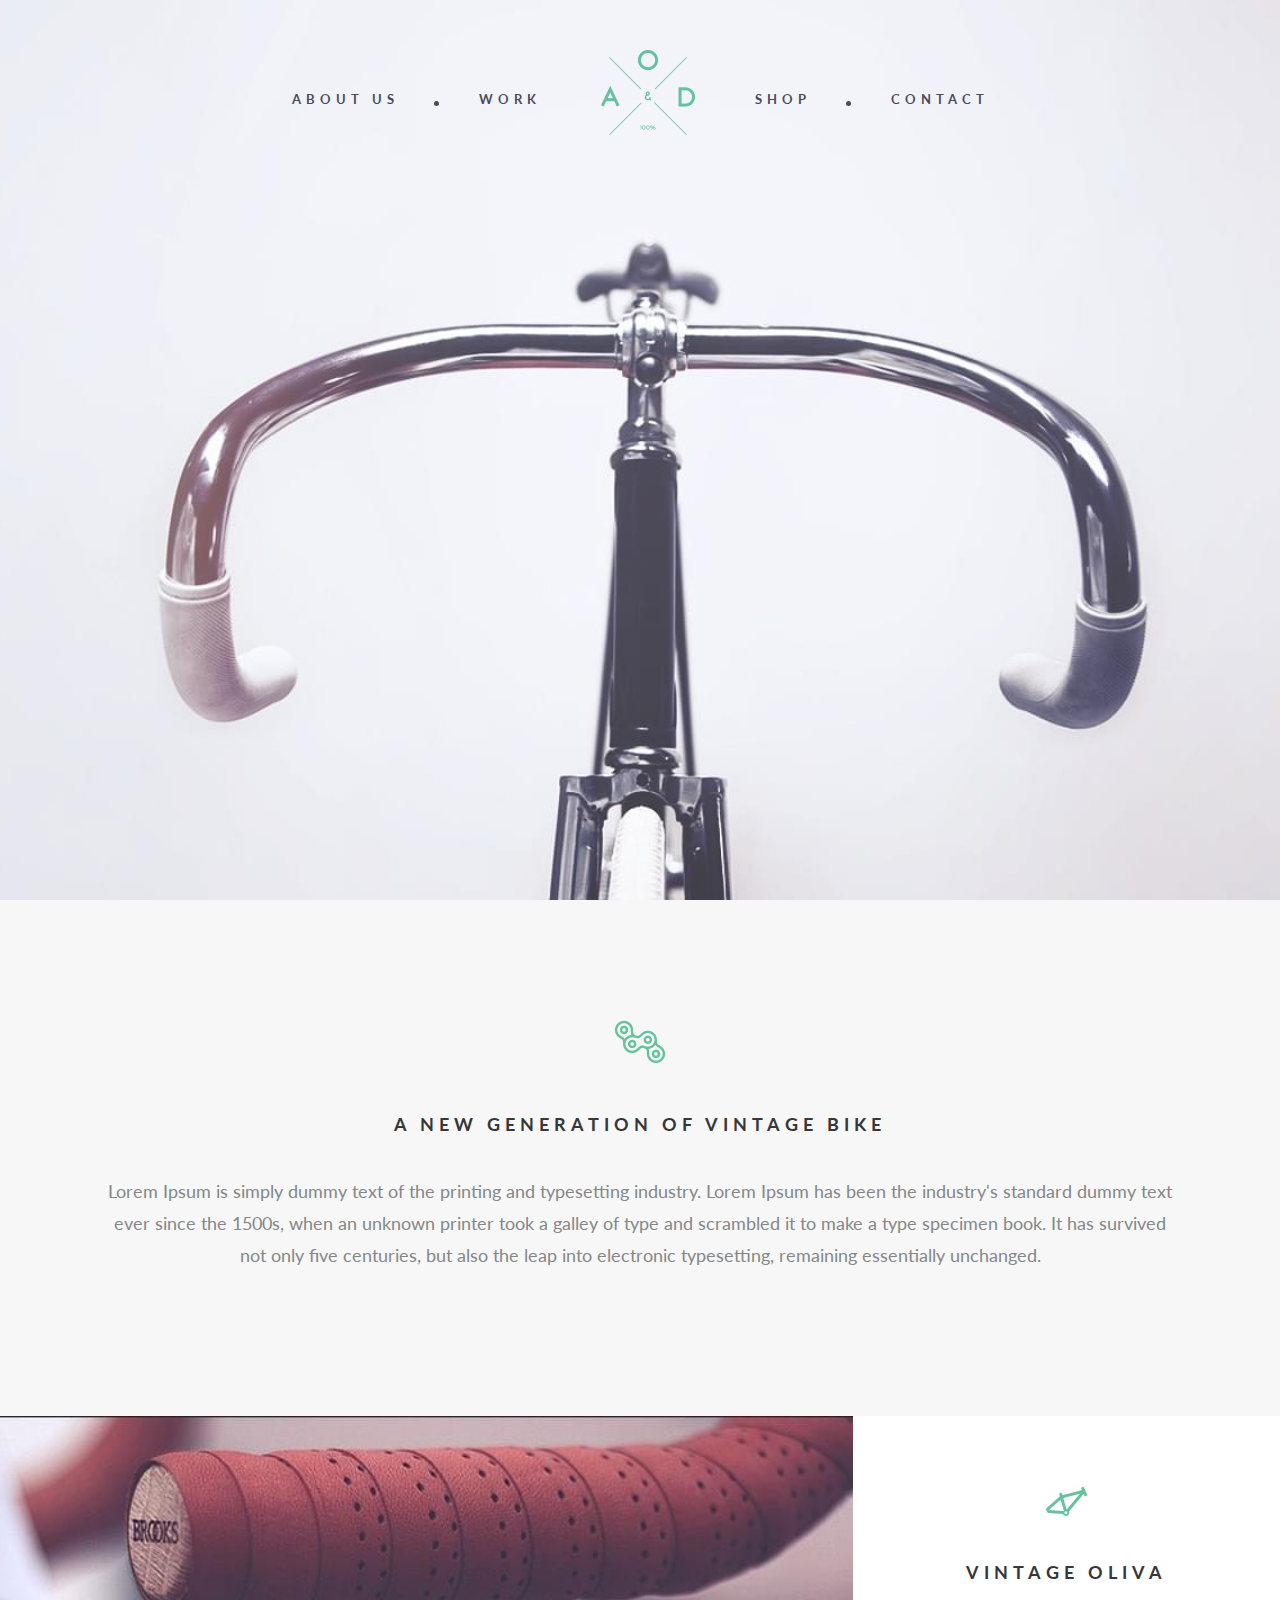
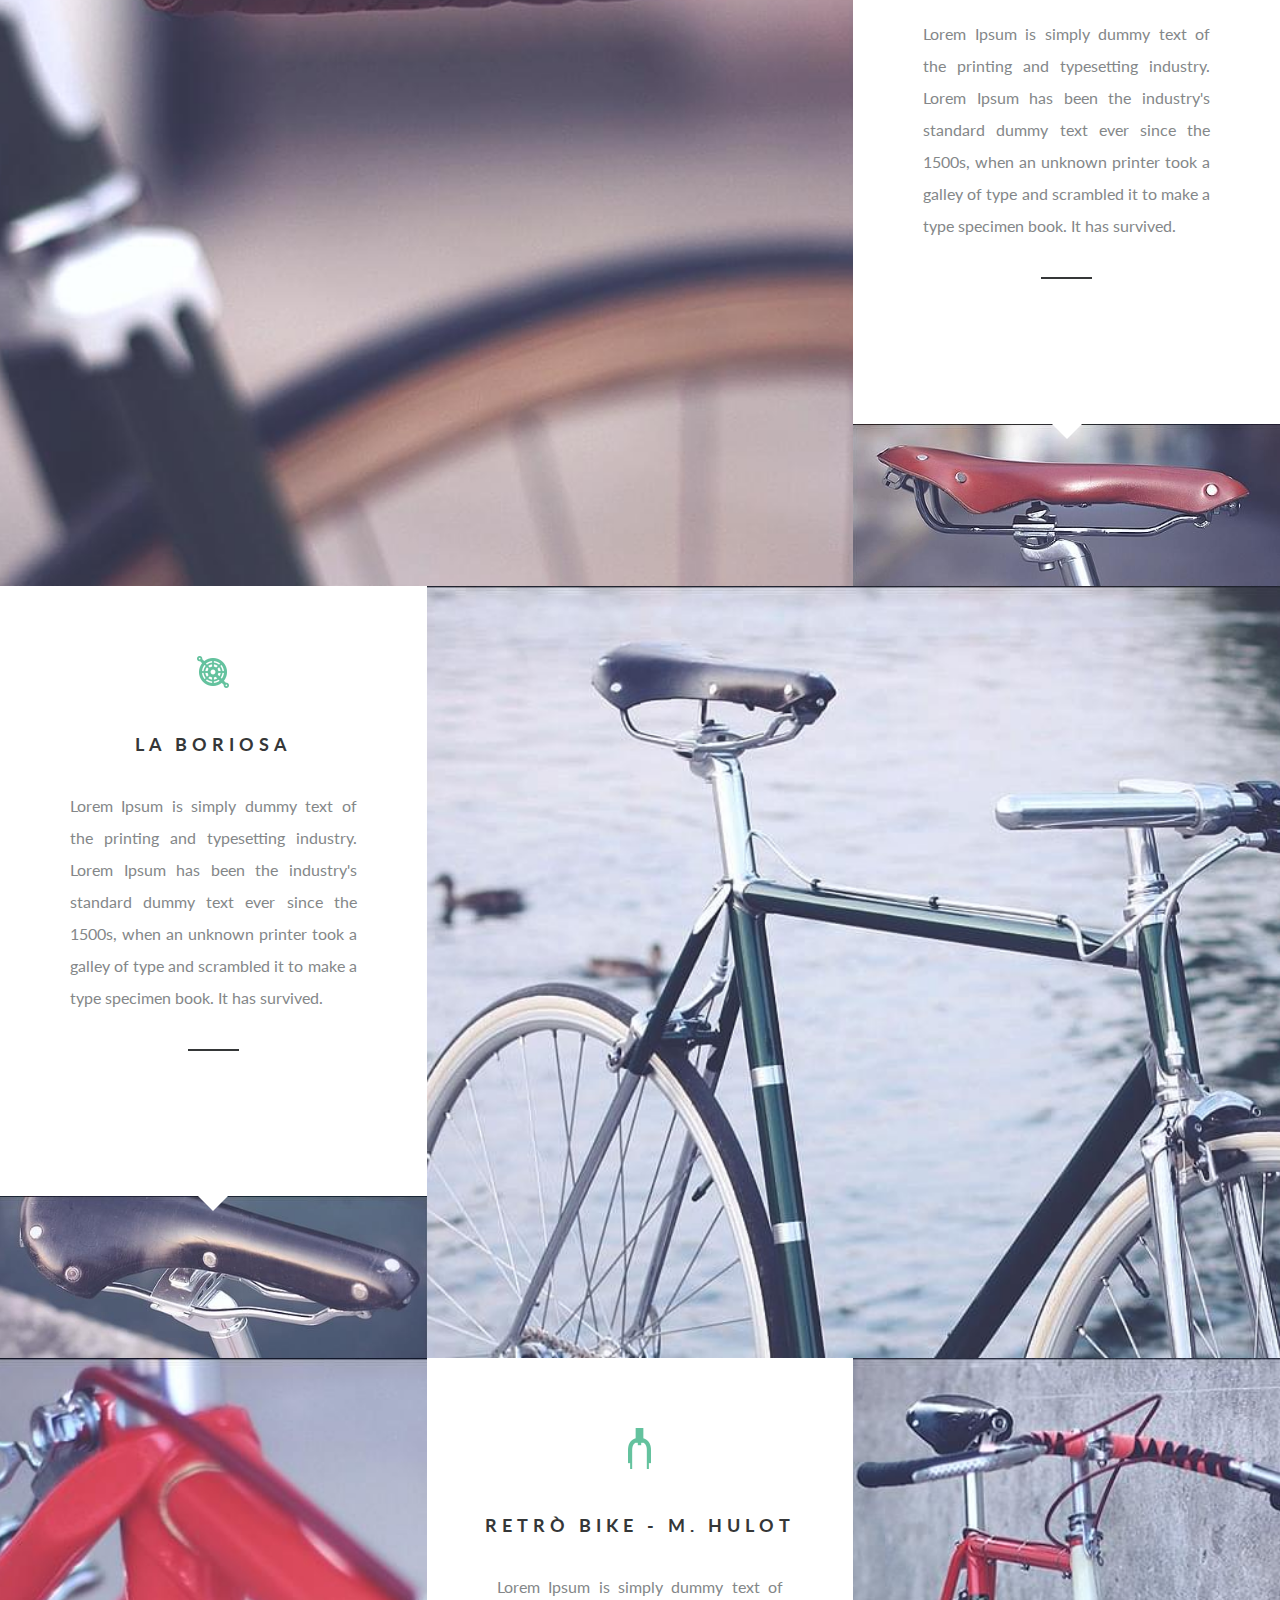
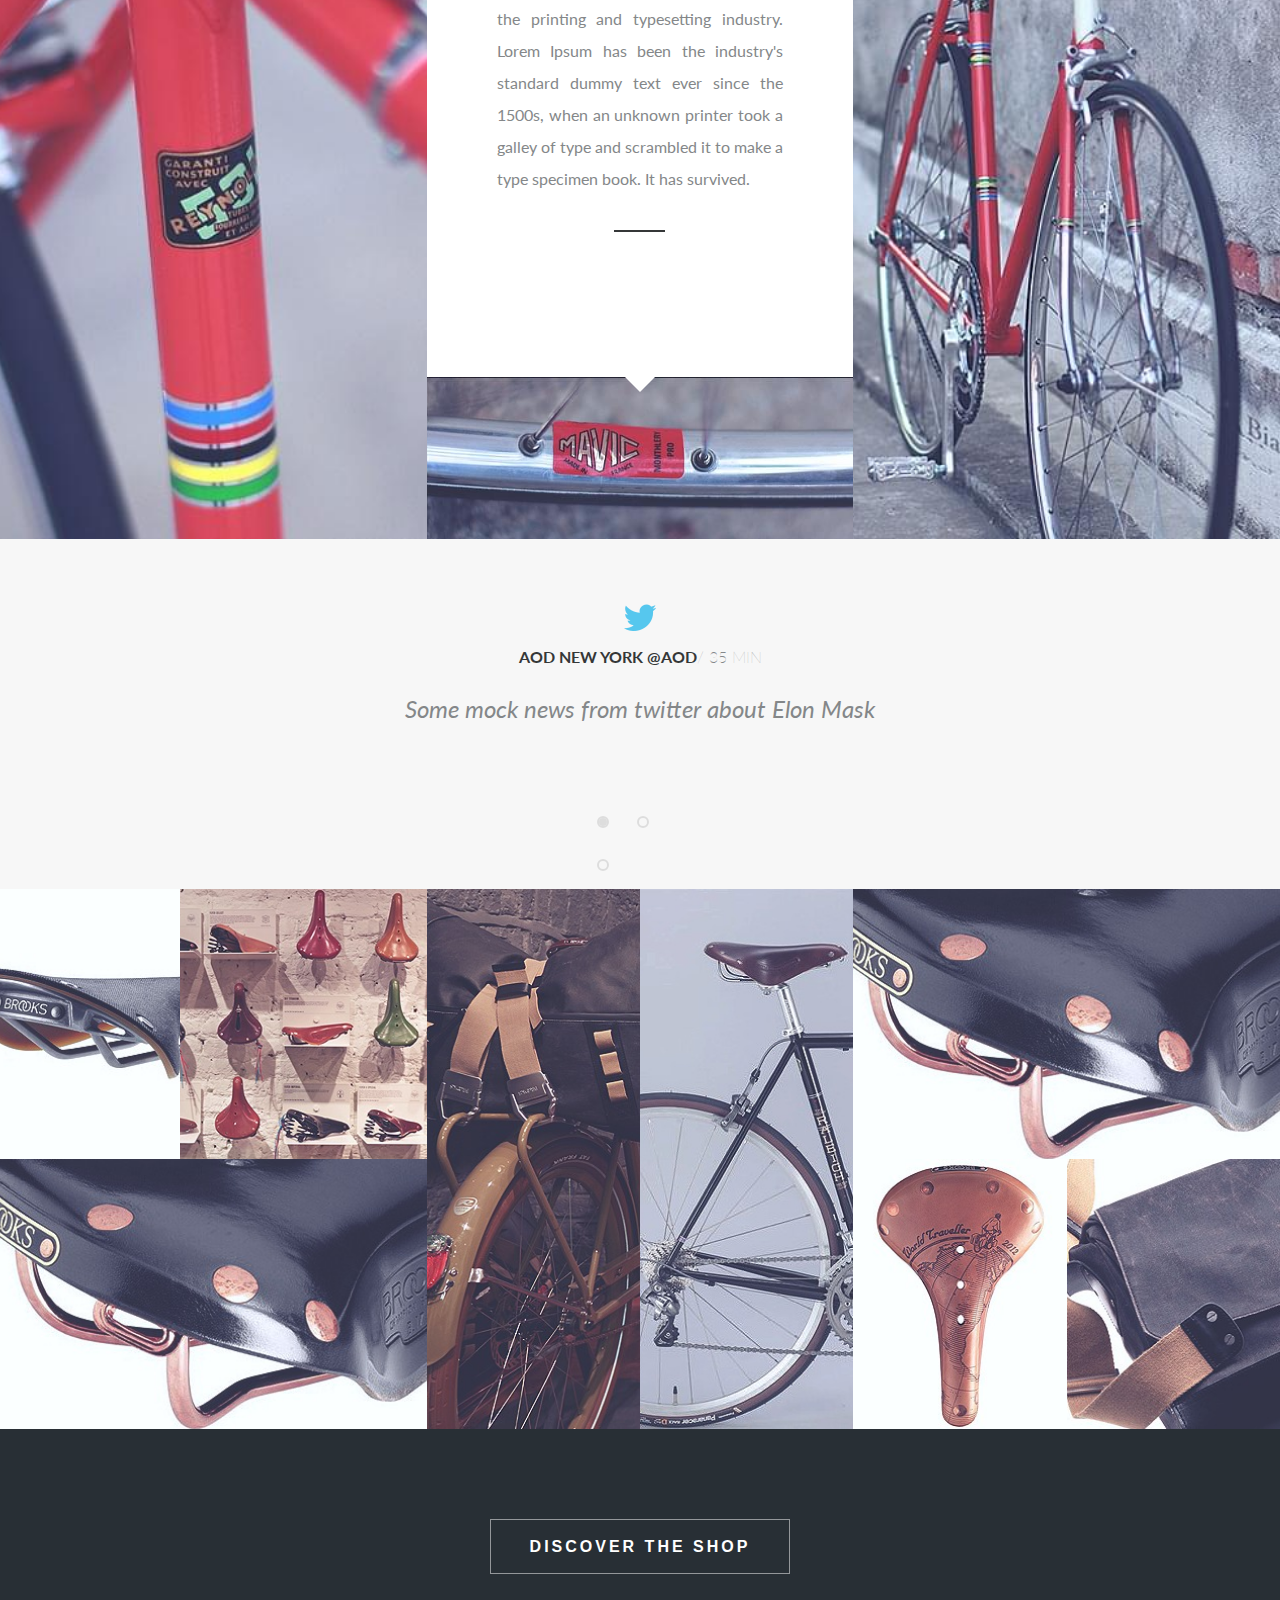
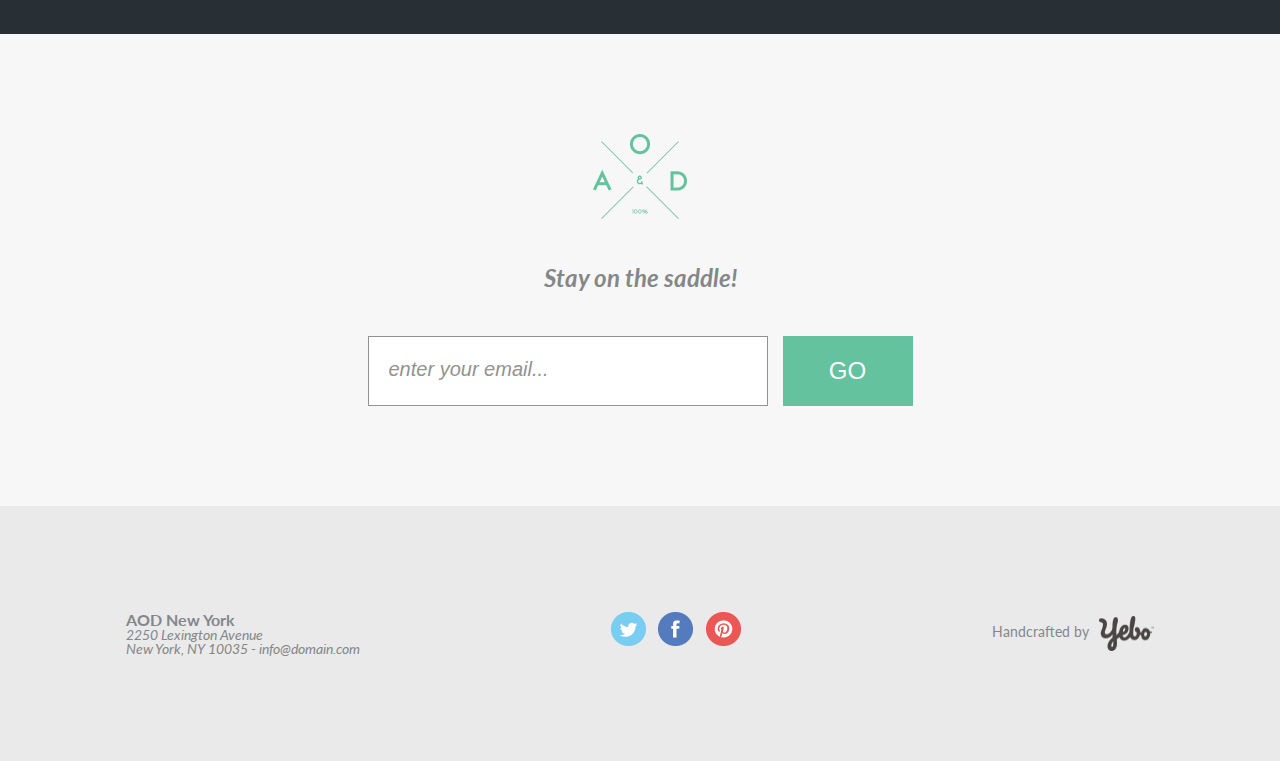
==== commit f82eedc2: "completed project" ====
--- a/index.html
+++ b/index.html
@@ -1,180 +1,298 @@
 <!DOCTYPE html>
-<html lang="ru">
+<html lang="en">
 <head>
-  <meta charset="UTF-8">
-  <title>Title</title>
-  <link rel="stylesheet" href="style.css">
-  <link href="https://fonts.googleapis.com/css2?family=Roboto+Flex:opsz,wght@8..144,200&display=swap" rel="stylesheet">
+    <meta charset="UTF-8">
+    <meta http-equiv="X-UA-Compatible" content="IE=edge">
+    <meta name="viewport" content="width=device-width, initial-scale=1.0">
+    <title>Bicycle | Bike</title>
+    <link rel="stylesheet" href="css/style.css">
 </head>
   <body>
-      <div class="wrapper">
-        <header>
-          <p>Трилогия <q><cite>Властелин Колец</cite></q> бесспорно возглавляет список <q>культовых</q> книг XX века. Ее автор, <i>Дж.Р.Р.Толкин</i>,
-            профессор Оксфордского университета, создал удивительный мир - Среднеземье, который вот уже без малого пятьдесят лет неодолимо влечет к себе миллионы читателей.
-            Там, в Среднеземье, в стране, управляемой советом волшебников, где в серебряных лесах поют эльфы, в глубоких пещерах добывают драгоценный мифрил гномы,
-            а бескорыстие добрых чародеев постоянно подвергается испытаниям, - разгорается битва Света и Тьмы, исход которой, по воле провидения, зависит от самых маленьких
-            жителей - Хоббитов. История Кольца Всевластья послужила основой множеству телевизионных постановок, мультфильмов, компьютерных игр и комиксов. Тысячи
-            людей по всему миру ежегодно собираются для участия в ролевых играх, основанных на сюжетах, взятых у
-            Толкина. Эпопею Толкина можно интерпретировать по
-            - разному - и как повествование о бывших или будущих событиях, и как притчу, и как аллегорию, и как историю духовного восхождения, и как фантастику- все
-            толкования будут верны, но ни одно не станет полным. <q>Возвращение Короля</q> – <b>третий том трилогии</b>. Здесь рассказывается о последней битве, о том,
-            как Хранитель выполнил свою миссию и как погибло царство Саурона.</p>
+    <div class="wrapper">
+        <header class="header">
+            <nav class="menu">
+                <ul>
+                    <li class="item1 item">
+                        <a href="#">about us</a>
+                    </li>
+                    <li class="item2 item">
+                        <a href="#">work</a>
+                    </li>
+                    <li class="item3 item logo">
+                        <a href="#">
+                            <img src="img/Logo.png" alt="">
+                        </a>
+                    </li>
+                    <li class="item4 item">
+                        <a href="#">shop</a>
+                    </li>
+                    <li class="item5 item">
+                        <a href="#">contact</a>
+                    </li>
+                </ul>
+            </nav>
+            <div class="icon">
+                <span></span>
+            </div>
         </header>
-        <aside>
-          <ul class="menu">
-            <li>
-              <a href="#step1">Глава 1. Минас Тирит</a>
-            </li>
-            <li>
-              <a href="#note1">Заметка 1.</a>
-            </li>
-            <li>
-              <a href="#step2">Глава 2. Выбор Арагорна</a>
-            </li>
-            <li>
-              <a href="#note2">Заметка 2.</a>
-            </li>
-            <li>
-              <a href="#step3">Глава 3. Рохан собирает войска</a>
-            </li>
-            <li>
-              <a href="#note3">Заметка 3.</a>
-            </li>
-            <li>
-              <a href="#step4">Глава 4. Осада Города</a>
-            </li>
-            <li>
-              <a href="#note4">Заметка 4.</a>
-            </li>
-            <li>
-              <a href="#step5">Глава 5. Поход Теодена</a>
-            </li>
-            <li>
-              <a href="#note5">Заметка 5.</a>
-            </li>
-          </ul>
-        </aside>
+        <section class="first">
+            <div class="wrapSection">
+                <img src="img/Icon1.png" alt="">
+                <h1>
+                    A NEW GENERATION OF VINTAGE BIKE
+                </h1>
+                <p>
+                  Lorem Ipsum is simply dummy text of the printing and typesetting industry. Lorem Ipsum
+                  has been the industry's standard dummy text ever since the 1500s, when an unknown printer
+                  took a galley of type and scrambled it to make a type specimen book. It has survived not only
+                  five centuries, but also the leap into electronic typesetting, remaining essentially unchanged.
+                </p>
+            </div>
+        </section>
+        <section class="brand">
+            <div class="row row1">
+                <div class="column columnBig">
+                    <a href="#">
+                        <img src="img/companyLogo1.png" alt="">
+                    </a>
+                </div>
+                <div class="column">
+                    <div class="itemText">
+                        <img src="img/Icon2.png" alt="">
+                        <h2>
+                          VINTAGE OLIVA
+                        </h2>
+                        <p>
+                          Lorem Ipsum is simply dummy text of the printing and typesetting industry. Lorem
+                          Ipsum has been the industry's standard dummy text ever since the 1500s, when an unknown
+                          printer took a galley of type and scrambled it to make a type specimen book. It has survived.
+                        </p>
+                    </div>
+                    <div class="brandImage"></div>
+                </div>
+            </div>
+            <div class="row row2">
+              <div class="column">
+                <div class="itemText">
+                  <img src="img/Icon3.png" alt="">
+                  <h2>
+                    LA BORIOSA
+                  </h2>
+                  <p>
+                    Lorem Ipsum is simply dummy text of the printing and typesetting industry. Lorem
+                    Ipsum has been the industry's standard dummy text ever since the 1500s, when an unknown
+                    printer took a galley of type and scrambled it to make a type specimen book. It has survived.
+                  </p>
+                </div>
+                <div class="brandImage"></div>
+              </div>
+              <div class="column columnBig">
+                <a href="#">
+                  <img src="img/companyLogo3.png" alt="">
+                </a>
+              </div>
+            </div>
+            <div class="row row3">
+                <div class="column columnLink">
+                  <a href="#">
+                    <img src="img/companyLogo2.png" alt="">
+                  </a>
+                </div>
+              <div class="column">
+                <div class="itemText">
+                  <img src="img/Icon4.png" alt="">
+                  <h2>
+                    retrò Bike - M. Hulot
+                  </h2>
+                  <p>
+                    Lorem Ipsum is simply dummy text of the printing and typesetting industry. Lorem
+                    Ipsum has been the industry's standard dummy text ever since the 1500s, when an unknown
+                    printer took a galley of type and scrambled it to make a type specimen book. It has survived.
+                  </p>
+                </div>
+                <div class="brandImage"></div>
+              </div>
+              <div class="column columnMediumNo"></div>
+            </div>
+        </section>
+      <section class="social">
+        <div class="sliderWrapper">
+          <input type="radio" name="point" id="slide1" checked>
+          <input type="radio" name="point" id="slide2">
+          <input type="radio" name="point" id="slide3">
+          <div class="slider">
+            <div class="slides slide1">
+              <div class="WrapSocial">
+                <a  href="https://twitter.com/?lang=ru" target="_blank">
+                  <img src="img/IconTwit.png">
+                </a>
+                <div class="linkTw">
+                  <h2>
+                    AOD New York  @aod
+                  </h2>
+                  <h3>
+                    / 35 min
+                  </h3>
+                </div>
+                <p>
+                 Some mock news from twitter about Elon Mask
+                </p>
+              </div>
+            </div>
+            <div class="slides slide2">
+              <div class="WrapSocial">
+                <a  href="https://twitter.com/?lang=ru" target="_blank">
+                  <img src="img/IconTwit.png">
+                </a>
+                <div class="linkTw">
+                  <h2>
+                    AOD New York  @aod
+                  </h2>
+                  <h3>
+                    / 35 min
+                  </h3>
+                </div>
 
-        <main>
-          <div class="child">
-            <div class="chapter1">
-              <h2 id="step1">Глава 1. Минас Тирит. </h2>
-              <img src="img/Minas.jpg" alt="Minas Tirit">
-              <p>Пиппин выглянул из-под плаща <i>Гэндальфа</i>. Он никак не мог понять, во сне или наяву свистит в ушах черный
-                ночной ветер, медленно плывет зубчатая тень гор далеко справа, во сне или наяву качается у него над головой звездное небо.
-                Он пытался вспомнить, что с ним и где он, но мысли путались, отдельные картины сменяли друг друга.</p>
-              <p>Помнится, они мчались без остановок, летели все вперед и вперед, и там, впереди, вставал на рассвете
-                золотистый мягкий блеск, и был город, затопленный тишиной, и гулкая пустота большого дворца на холме. Они ворвались
-                под его своды в тот самый момент, когда вверху пронеслась огромная крылатая тень, и ужас выбелил лица людей вокруг.
-                Пиппин вспомнил, как и его сердце сжала ледяная рука. Но рядом был Гэндальф, и ужас ушел, осталась только усталость.
-                Пиппин спал, но сон был тревожным, в нем ходили и разговаривали незнакомые люди, что-то приказывал Гэндальф. И дальше,
-                без перехода, снова бешеная скачка сквозь ночь. С тех пор как он заглянул в Палантир, прошло двое, нет, трое суток. Палантир!
-                Это было ужасно! С этим воспоминанием он проснулся окончательно. Вокруг шумел и бормотал все тот же ветер.</p>
-              <p><strong id="note1">Заметка 1.</strong> Яркий желтый огонь в темном небе заставил Пиппина съежиться от страха.
-                Зачем Гэндальф везет его в это страшное, там, впереди? Он протер глаза. На востоке всходила луна. Значит, они будут
-                скакать и скакать, мчаться сквозь ночь бесконечно долго.</p>
-              <p>– Где мы, Гэндальф?</p>
-              <p>– На землях Гондора. Это - Анориен.</p>
-              <p>Пиппин притих, но тут же прижался к магу.</p>
-              <p>– Что там? Смотри! Красный огонь! Как драконий глаз. А вон еще один!</p>
-              <p>Гэндальф только крикнул коню:</p>
-              <p>– Вперед, Сполох, вперед! Спеши, друг! - и, наклонившись к Пиппину, сказал: - Смотри. Это зовут на помощь огни <i>Гондора</i>. Война
-                началась. Вот огонь на <i>Амон Дине</i>, пламя на <i>Эленахе</i>, и дальше огни, <i>Нардол</i>, <i>Эрелас</i>, <i>Мин Риммон</i>, <i>Каленхад</i>
-                и <i>Халифириен</i> у границ <i>Рохана</i>. Вперед, <b>Сполох</b>!</p>
-            </div>
-            <div class="chapter2">
-              <h2 id="step2">Глава 2. Выбор Арагорна. </h2>
-              <img src="img/Aragorn.jpg" alt="Aragorn's choice">
-              <p>Когда стих топот копыт Сполоха, уносящего Гэндальфа и Пиппина, Мерри вернулся к Арагорну. Сумку свою он потерял еще в Порт Галене, собирать было
-                нечего - так, кое-какие полезные мелочи с развалин Изенгарда. Леголас и Гимли ожидали только сигнала тронуться в путь.</p>
-              <p>– Нас осталось четверо, - сказал Арагорн. - Мы будем вместе, но пойдем не одни. После этого крылатого ужаса король решил выступать
-                немедля и возвращаться к холмам под прикрытием ночи.</p>
-              <p>– А потом куда? - спросил Леголас.</p>
-              <p>– Еще не знаю. Правитель отдал приказ войскам собраться в Эдорасе на четвертую ночь после этой. Там, я думаю, его ждут вести о войне, и Всадники
-                Рохана двинутся к Минас Тириту. Но у меня другая дорога.</p>
-              <p>– Я с тобой, - тут же сказал Леголас.</p>
-              <p>– И я тоже, - отозвался Гимли.</p>
-              <p>– Мой путь еще темен для меня, - задумчиво ответил Арагорн. - Кажется, наступает час, к которому я готовился всю жизнь. Нам тоже нужно попасть в
-                Минас Тирит, но каким путем мы придем туда, я еще не решил.</p>
-              <p>– А я? - подал голос Мерри. - До сих пор от меня было немного толку, но я все-таки не какая-нибудь безделушка. Всадникам не до меня,
-                <strong id="note2">Заметка 2. </strong>хотя их Правитель и обещал, что мы поговорим с ним о Шире после
-                возвращения.</p>
-              <p>– Мне видится, что ты должен идти с ним, Мерри, - сказал Арагорн. - И не рассчитывай на весёлую прогулку! Теодену долго еще не сидеть в покое
-                Золотых Палат. Немало надежд иссякнет этой горькой весной!</p>
-              <p>Они отправились затемно. Теоден, с ним двадцать два Всадника, <i>Леголас с Гимли и Арагорн с Мерри</i>. Уже переправившись через Изен, они услышали
-                за спиной топот. Их нагнал Всадник из арьергарда.</p>
-            </div>
-            <div class="chapter3">
-              <h2 id="step3">Глава 3. Рохан собирает войска. </h2>
-              <img src="img/Roxan.jpg" alt="Roxan's war">
-              <p>Отныне все дороги вели на восток, навстречу Тьме. В тот самый час, когда Пиппин, стоя пред воротами Города, смотрел на входящие войска, король
-                Рохана во главе большого отряда Всадников спускался с гор.</p>
-              <p>Вечерело. Длинные тени, перегоняя лошадей, бежали впереди по долине. На лесистых склонах было уже темно. После дня пути король ехал медленно.
-                Тропа, огибая огромный скальный уступ, нырнула под своды тихо шепчущих елей. Все ниже и ниже спускался отряд в долину. Блеск водопадов приглушали сумерки.</p>
-              <p>Весь этот день воины спускались вниз вдоль ручья; теперь вместе с ними он устремился в широкую долину, поглотил небольшой приток и, взбивая пену, помчался
-                по камням к Эдорасу. В верховьях долины, словно запирая ее, высился могучий горный пик с вершиной, укрытой вечными снегами. На восточных его склонах густо
-                голубели тени, западные склоны пылали в огне заката.</p>
-              <p>Мерри с изумлением озирался по сторонам. Ему было интересно в незнакомой стране. Это был край без неба; в туманной дымке глаз различал только горы,
-                каменная стена вставала за стеной, меж ними разверзались пропасти, заполненные туманом. От могучих водопадов воздух тихо звенел, шумели деревья, стучали
-                по камням копыта. Раньше Мерри любил слушать о горах, думать о них, но теперь, когда горные хребты вздымались вокруг под самые небеса, он чувствовал себя
-                неуютно, живо ощущая исполинскую тяжесть, гнетущую грудь Среднеземья. Слишком они были большие; глядя на них, хотелось оказаться в маленькой комнатке возле
-                камина. <strong id="note3">Заметка 3.</strong></p>
-            </div>
-            <div class="chapter4">
-              <h2 id="step4">Глава 4. Осада Города.</h2>
-              <img src="img/siege.jpg" alt="Siege town">
-              <p>Гэндальф разбудил Пиппина. За окнами по-прежнему было темно, в комнате горели свечи. Духота стояла, как перед грозой.</p>
-              <p>– Который час? - спросил Пиппин, зевая.</p>
-              <p>– Начало третьего, - ответил маг. - Одевайся, тебя призывает Правитель. Надеюсь, ты не забыл, что служишь ему?</p>
-              <p>– А он даст нам позавтракать?</p>
-              <p>– Нет. Завтрак готов, - Гэндальф кивнул на стол, - и до обеда больше ничего не будет. В Городе экономят провизию.</p>
-              <p>Пиппин угрюмо разглядывал небольшую краюху хлеба, очень маленькую (на его взгляд) порцию масла и чашку молока.</p>
-              <p>– И зачем ты меня привез сюда? - проворчал он.</p>
-              <p>– Чтобы помешать тебе делать глупости, - в тон ему ответил маг. - Если тебе здесь не по нраву, то, кроме себя, винить некого.</p>
-              <p>Пиппин насупился и замолчал.</p>
-              <strong id="note4">Заметка 4.</strong>
-              <p>Когда Гэндальф снова привел его в зал со статуями и колоннами, Денетор сидел на том же самом месте. «Как старый, терпеливый паук, - подумалось
-                Пиппину. - Он что, так со вчера и сидит тут?» Правитель предложил Гэндальфу сесть, не обращая внимания на стоящего Пиппина, но потом живо обернулся
-                к хоббиту.</p>
-              <p>– Ну, добрый мой Перегрин, надеюсь, ты провел вчерашний день с пользой и приятством. Вот только угощение могло показаться тебе скудноватым. Но - война.
-                - Он слегка развел руками.</p>
-              <p>Пиппин покраснел. Ему показалось, что Правителю известны не только его слова, но и мысли.</p>
-              <p>– Что же ты намереваешься делать у меня на службе? - спросил Денетор.</p>
-              <p>– Я думаю, что повелитель укажет мои обязанности.</p>
-              <p>– Укажу. Когда узнаю, что ты можешь. А для этого лучше всего оставить тебя при себе. Будешь выполнять мои поручения, беседовать со мной, когда будет
-                время. Петь умеешь?</p>
-            </div>
-            <div class="chapter5">
-              <h2 id="step5">Глава 5. Поход Теодена. </h2>
-              <img src="img/Teoden.jpg" alt="Teoden's camping">
-              <p>Мерри лежал, завернувшись в одеяло, и тщетно вглядывался в темноту. Ночь была тихой, безветренной, только деревья чуть слышно вздыхали вокруг.
-                Он поднял голову и снова услышал настороживший его звук. Где-то вдали глухо били барабаны. Замолкая в одном месте, удары тут же возникали, в другом.
-                Интересно, слышат ли их часовые?</p>
-              <p>Невидимые в темноте, расположились на отдых войска рохирримов. Пахло лошадьми. Мерри слышал, как они пофыркивают и мягко переступают копытами по
-                усыпанной хвоей земле. На ночь Теоден остановился в глухом сосновом бору у подножия сигнального холма Эленах, поднимавшегося высоко над вершинами
-                Друаданского Леса.</p>
-              <p>От усталости Мерри не мог заснуть. Шли пятые сутки похода. Мрак, становившийся все плотнее, приводил воинов в уныние. Мерри уже не понимал, зачем
-                так рвался в этот поход, ведь ясный приказ короля позволял ему остаться. Хоббит уже не раз принимался гадать, знает ли король о его самоуправстве.
-                А если знает, то что думает? Наверное, Дернхельм как-то договорился с Эльфхельмом, командиром их «йореда» (так Всадники называли отряды). Во всяком
-                случае, воины старались не замечать лишнего новобранца. С ним никто не заговаривал, а если смотрели, то как на лишнюю переметную суму за спиной Дернхельма.
-                Да и сам молодой Всадник за всю дорогу не проронил ни слова. <strong id="note5">Заметка 5.</strong> Тут
-                поневоле начнешь ощущать себя никому не нужной обузой.</p>
-              <p>Войска Теодена все ближе подходили к опасным местам. До внешних укреплений Минас Тирита оставалось меньше дня пути. Разведчики, которым удалось вернуться,
-                доложили, что дорога впереди захвачена врагом. В трех милях западнее Амон Дина стоит целая орда, а большой отряд орков идет навстречу. Они уже в трех-четырех
-                лигах от Друаданского Леса.</p>
-            </div>
-          </div>
-        </main>
-        <footer>
-          <h2> Благодарим за прочтение</h2>
-          <p>Хотите прочесть новую главу первым? Тогда заполняйте форму ниже и мы вышлем вам адаптированный перевод
-            уже сегодня</p>
-          <form action="send.html" method="GET" name="test">
-            <input type="text" name="testName" maxlength="15" size="45" placeholder="Введите ваше имя">
-            <input type="email" name="testEmail" id="testEmailId" placeholder="Введите вашу почту">
-            <button type="submit">Отправить</button>
-          </form>
-        </footer>
-      </div>
+                <p>
+                  Lorem Ipsum is simply dummy text of the printing and typesetting industry. Lorem
+                  Ipsum has standard dummy text ever since the been the industry's standard dummy text
+                  ever since the 1500s, when an unknown.
+                </p>
+              </div>
+            </div>
+            <div class="slides slide3">
+              <div class="WrapSocial">
+                <a  href="https://twitter.com/?lang=ru" target="_blank">
+                  <img src="img/IconTwit.png">
+                </a>
+                <div class="linkTw">
+                  <h2>
+                    AOD New York  @aod
+                  </h2>
+                  <h3>
+                    / 35 min
+                  </h3>
+                </div>
+                  <p>
+                    Lorem Ipsum is simply dummy text of the printing and typesetting industry. Lorem
+                    Ipsum has standard dummy text ever since the been the industry's standard dummy text
+                    ever since the 1500s, when an unknown.
+                  </p>
+              </div>
+            </div>
+          </div>
+          <div class="controls">
+            <label for="slide1"></label>
+            <label for="slide2"></label>
+            <label for="slide3"></label>
+          </div>
+        </div>
+      </section>
+      <section class="shop">
+        <div class="galleryWrapper">
+          <div>
+            <div>
+              <div>
+                <a href="#">
+                  <img src="img/companyLogo1.png" alt="">
+                </a>
+              </div>
+              <div>
+                <a href="#">
+                  <img src="img/companyLogo1.png" alt="">
+                </a>
+              </div>
+            </div>
+            <div>
+              <a href="#">
+                <img src="img/companyLogo1.png" alt="">
+              </a>
+            </div>
+          </div>
+          <div class="meddleImg1">
+            <a href="#">
+              <img src="img/companyLogo1.png" alt="">
+            </a>
+          </div>
+          <div class="meddleImg2">
+            <a href="#">
+              <img src="img/companyLogo1.png" alt="">
+            </a>
+          </div>
+          <div>
+            <div>
+              <a href="#">
+                <img src="img/companyLogo1.png" alt="">
+              </a>
+            </div>
+            <div>
+              <div>
+                <a href="#">
+                  <img src="img/companyLogo1.png" alt="">
+                </a>
+              </div>
+              <div>
+                <a href="#">
+                  <img src="img/companyLogo1.png" alt="">
+                </a>
+              </div>
+            </div>
+          </div>
+        </div>
+        <div class="shopBtn">
+          <a  href="#" target="_blank">
+            <button class="theShop">
+              DISCOVER THE SHOP
+            </button>
+          </a>
+        </div>
+      </section>
+      <section class="form">
+        <div class="formWrap">
+          <img src="img/Logo.png" alt="">
+          <h2>Stay on the saddle!</h2>
+          <div class="sendEmail">
+            <input type="email" placeholder="enter your email... ">
+            <button>
+              GO
+            </button>
+          </div>
+        </div>
+      </section>
+      <footer>
+        <div class="footer">
+          <div class="address">
+            <h2>
+              AOD New York
+            </h2>
+            <p>
+              2250 Lexington Avenue
+            </p>
+            <p>
+              New York, NY 10035  - info@domain.com
+            </p>
+          </div>
+          <div class="networks">
+            <a  href="https://twitter.com/?lang=ru" target="_blank">
+              <img src="img/iconTW.png">
+            </a>
+            <a  href="https://www.facebook.com/" target="_blank">
+              <img src="img/iconFB.png">
+            </a>
+            <a  href="https://www.pinterest.com/" target="_blank">
+              <img src="img/iconPent.png">
+            </a>
+          </div>
+          <div class="handcrafted">
+            <p>
+              Handcrafted by
+            </p>
+            <img src="img/Y%20E%20B%20O%20Logo.png" alt="">
+          </div>
+        </div>
+
+      </footer>
+    </div>
+    <script src="js/script.js"></script>
   </body>
 </html>
--- a/css/style.css
+++ b/css/style.css
@@ -0,0 +1,708 @@
+@import url('https://fonts.googleapis.com/css2?family=Lato:wght@300;400;700&display=swap');
+
+*,
+*::after,
+*::before {
+  padding: 0;
+  border: 0;
+  margin: 0;
+  box-sizing: border-box;
+  -webkit-touch-callout: none;
+  -webkit-user-select: none;
+  -khtml-user-select: none;
+  -moz-user-select: none;
+  -ms-user-select: none;
+}
+
+a {
+  text-decoration: none;
+  color: #4D4959;
+}
+
+li {
+  list-style: none;
+}
+
+body {
+  font-family: 'Lato', sans-serif;
+  font-size: 16px;
+  line-height: 2rem;
+  color: #4D4959;
+  min-height: 100%;
+  background-color: rgba(247, 247, 247, 1);
+}
+
+.wrapper {
+  overflow: hidden;
+}
+
+.header {
+  min-height: 100vh;
+  background-image: url('../img/bgfs.jpeg');
+  padding: 15px;
+  background-repeat: no-repeat;
+  background-size: cover;
+  background-position: center;
+  position: relative;
+}
+
+.menu {
+  padding-top: 35px;
+  transition: all .5s;
+}
+
+.menu ul {
+  display: flex;
+  justify-content: center;
+  align-items: center;
+}
+
+.menu .item {
+  padding: 0 40px;
+  position: relative;
+}
+
+.menu .logo {
+  padding: 0 20px;
+}
+
+.menu .item a {
+  font-size: 13px;
+  text-transform: uppercase;
+  font-weight: bold;
+  letter-spacing: 5px;
+}
+
+.menu .item::after {
+  content: "";
+  width: 5px;
+  height: 5px;
+  background-color: #4d4959;
+  border-radius: 50%;
+  position: absolute;
+  top: 60%;
+  right: 0;
+}
+
+.menu .item:last-child::after {
+  display: none;
+}
+
+.menu .item:nth-child(2)::after,
+.menu .item:nth-child(3)::after {
+  background-color: transparent;
+}
+
+.icon {
+  display: none;
+  position: absolute;
+}
+
+.wrapSection {
+  max-width: 1100px;
+  margin: 0 auto;
+  text-align: center;
+  padding: 120px 10px 145px 10px;
+}
+
+.wrapSection img,
+.wrapSection h1 {
+  margin-bottom: 35px;
+}
+
+.wrapSection h1,
+.brand h2 {
+  font-size: 18px;
+  color: #353738;
+  text-transform: uppercase;
+  letter-spacing: 5px;
+}
+
+.wrapSection p {
+  font-size: 18px;
+  color: #848789;
+}
+
+.brand p {
+  font-size: 16px;
+  color: #848789;
+}
+
+.row {
+  display: flex;
+}
+
+.column {
+  flex: 0 1 33.333%;
+  position: relative;
+}
+
+.columnBig {
+  flex: 0 1 66.667%;
+}
+
+.row1 .columnBig {
+  background-image: url("../img/fonImg1.jpeg");
+  background-repeat: no-repeat;
+  background-size: cover;
+  background-position: center;
+}
+
+.column .itemText {
+  position: relative;
+  text-align: center;
+  background-color: #fff;
+}
+
+.column .itemText img {
+  margin: 70px 0 30px 0;
+}
+
+.column .itemText h2 {
+  margin-bottom: 30px;
+}
+
+.column .itemText p {
+  text-align: justify;
+  padding: 0 70px 110px 70px;
+}
+
+.column .itemText::after {
+  content: "";
+  width: 0;
+  height: 0;
+  bottom: -15px;
+  border-style: solid;
+  border-width: 25px 25px 0 25px;
+  border-color: #ffffff transparent transparent transparent;
+  position: absolute;
+  left: 50%;
+  transform: translateX(-50%);
+}
+
+.row1 .column .brandImage {
+  background-image: url("../img/fonImg4.jpeg");
+  background-repeat: no-repeat;
+  background-size: cover;
+  background-position: center;
+  padding-bottom: 37.99%;
+}
+
+.columnBig a,
+.galleryWrapper a{
+  display: flex;
+  width: 100%;
+  height: 100%;
+  background-color: #64c29ec9;
+  justify-content: center;
+  align-items: center;
+  opacity: 0;
+  transition: 0.5s;
+}
+
+.columnBig:hover a,
+.galleryWrapper .meddleImg1:hover a,
+.galleryWrapper .meddleImg2:hover a,
+.galleryWrapper div:first-child div:first-child div:first-child:hover a,
+.galleryWrapper div:first-child div:first-child div:last-child:hover a,
+.galleryWrapper div:first-child div:last-child:hover a,
+.galleryWrapper div:last-child div:last-child div:first-child:hover a,
+.galleryWrapper div:last-child div:first-child:hover a,
+.galleryWrapper div:last-child div:last-child div:last-child:hover a {
+  opacity: 1;
+  visibility: visible;
+}
+
+.column .itemText p::after {
+  content: "";
+  display: block;
+  width: 51px;
+  height: 2px;
+  background-color: #353738;
+  margin: 35px auto;
+}
+
+.row2 .columnBig {
+  background-image: url("../img/fonImg2.jpeg");
+  background-repeat: no-repeat;
+  background-size: cover;
+  background-position: center;
+}
+
+.columnBig:hover a {
+  opacity: 1;
+  visibility: visible;
+}
+
+.row2 .column .brandImage {
+  background-image: url("../img/fonImg5.jpeg");
+  background-repeat: no-repeat;
+  background-size: cover;
+  background-position: center;
+  padding-bottom: 37.99%;
+}
+
+.columnLink a {
+  display: flex;
+  width: 100%;
+  height: 100%;
+  background-color: #64c29ec9;
+  justify-content: center;
+  align-items: center;
+  opacity: 0;
+  transition: 0.5s;
+}
+
+.row3 .columnLink {
+  background-image: url("../img/fonImg3.jpeg");
+  background-repeat: no-repeat;
+  background-size: cover;
+  background-position: center;
+}
+
+.columnLink:hover a {
+  opacity: 1;
+  visibility: visible;
+}
+
+.row3 .columnMediumNo {
+  background-image: url("../img/fonImg6.jpeg");
+  background-repeat: no-repeat;
+  background-size: cover;
+  background-position: center;
+}
+
+.row3 .column .brandImage {
+  background-image: url("../img/fonImg7.jpeg");
+  background-repeat: no-repeat;
+  background-size: cover;
+  background-position: center;
+  padding-bottom: 37.99%;
+}
+
+.WrapSocial {
+  max-width: 1100px;
+  margin: 0 auto;
+  text-align: center;
+  padding: 65px 10px 145px 10px;
+  min-height: 465px;
+}
+
+.sliderWrapper {
+  height: 350px;
+  position: relative;
+  width: 100%;
+}
+
+.sliderWrapper > input {
+  display: none;
+}
+
+.slides {
+  height: inherit;
+  position: absolute;
+  width: inherit;
+}
+
+.wrapper .controls {
+  position: absolute;
+  width: 115px;
+  left: 0;
+  right: 0;
+  margin: auto;
+  bottom: 10px;
+  z-index: 2;
+}
+
+.sliderWrapper label {
+  cursor: pointer;
+  display: inline-block;
+  height: 8px;
+  margin: 25px 12px 0 16px;
+  position: relative;
+  width: 8px;
+}
+
+.sliderWrapper label:after {
+  border: 2px solid #ddd;
+  content: " ";
+  display: block;
+  height: 12px;
+  left: -2px;
+  position: absolute;
+  top: -2px;
+  width: 12px;
+  border-radius: 50%;
+}
+
+.sliderWrapper label {
+  cursor: pointer;
+  display: inline-block;
+  height: 8px;
+  margin: 25px 12px 0 16px;
+  position: relative;
+  width: 8px;
+  border-radius: 50%;
+  -webkit-transition: background ease-in-out .5s;
+  -moz-transition: background ease-in-out .5s;
+  -o-transition: background ease-in-out .5s;
+  transition: background ease-in-out .5s;
+}
+
+.slider {
+  height: inherit;
+  overflow: hidden;
+  position: relative;
+  width: inherit;
+}
+
+.sliderWrapper label:hover,
+#slide1:checked ~ .controls label:nth-of-type(1),
+#slide2:checked ~ .controls label:nth-of-type(2),
+#slide3:checked ~ .controls label:nth-of-type(3) {
+  background: #ddd;
+}
+
+.slides {
+  height: inherit;
+  opacity: 0;
+  position: absolute;
+  width: inherit;
+  z-index: 0;
+  -webkit-transform: scale(1.5);
+  -moz-transform: scale(1.5);
+  -o-transform: scale(1.5);
+  transform: scale(1.5);
+  -webkit-transition: transform ease-in-out .5s, opacity ease-in-out .5s;
+  -moz-transition: transform ease-in-out .5s, opacity ease-in-out .5s;
+  -o-transition: transform ease-in-out .5s, opacity ease-in-out .5s;
+  transition: transform ease-in-out .5s, opacity ease-in-out .5s;
+}
+
+#slide1:checked ~ .slider > .slide1,
+#slide2:checked ~ .slider > .slide2,
+#slide3:checked ~ .slider > .slide3 {
+  opacity: 1;
+  z-index: 1;
+  -webkit-transform: scale(1);
+  -moz-transform: scale(1);
+  -o-transform: scale(1);
+  transform: scale(1);
+}
+
+.WrapSocial h2 {
+  font-size: 16px;
+  color: #353738;
+  text-transform: uppercase;
+  padding-bottom: 20px;
+}
+
+.WrapSocial h3 {
+  font-size: 16px;
+  font-weight: lighter;
+  text-transform: uppercase;
+  padding-bottom: 20px;
+  color: #848789;
+}
+
+.WrapSocial p {
+  font-size: 24px;
+  color: #848789;
+  font-style: italic;
+}
+
+.linkTw {
+  display: flex;
+  align-items: center;
+  justify-content: center;
+}
+
+.galleryWrapper {
+  display: flex;
+  flex-grow: 6;
+}
+
+.galleryWrapper div:first-child,
+.galleryWrapper div:last-child {
+  flex-grow: 2;
+}
+
+.galleryWrapper div:first-child div {
+  display: flex;
+  height: 270px;
+}
+
+.galleryWrapper div {
+  background-position: center;
+  background-size: cover;
+  background-repeat: no-repeat;
+}
+
+.galleryWrapper div:first-child div div:first-child {
+  height: 100%;
+  flex-grow: 1;
+  background-image: url("/img/velo1.jpeg");
+}
+
+.galleryWrapper div:first-child div div:last-child {
+  height: 100%;
+  flex-grow: 2;
+  background-image: url("/img/velo2.jpeg");
+}
+
+.galleryWrapper div:first-child div:last-child {
+  background-image: url("/img/velo3.jpeg");
+}
+
+.galleryWrapper .meddleImg1,
+.galleryWrapper .meddleImg2 {
+  flex-grow: 1;
+}
+
+.galleryWrapper .meddleImg1{
+  background-image: url("/img/velo4.jpeg");;
+}
+
+.galleryWrapper .meddleImg2 {
+  background-image: url("/img/velo5.jpeg");
+}
+
+.galleryWrapper > div:last-child > div:first-child {
+  height: 270px;
+  background-image: url("/img/velo3.jpeg");
+}
+.galleryWrapper > div:last-child > div:last-child {
+  display: flex;
+}
+
+.galleryWrapper > div:last-child > div:last-child div:first-child {
+  height: 270px;
+  background-image: url("/img/velo6.jpeg");
+}
+
+.galleryWrapper > div:last-child > div:last-child div:last-child {
+  height: 270px;
+  background-image: url("/img/velo7.jpeg");
+}
+
+.shopBtn {
+  display: flex;
+  align-items: center;
+  justify-content: center;
+  height: 205px;
+  background-color: rgba(40, 47, 53, 1);
+  padding-top: 30px;
+  text-align: center;
+}
+
+.theShop {
+  display: flex;
+  justify-content: center;
+  align-items: center;
+  width: 300px;
+  height: 55px;
+  border: 1px solid rgba(255, 255, 255, 0.5);
+  color: #FFFFFF;
+  background-color: rgba(40, 47, 53, 1);
+  cursor: pointer;
+  font-size: 16px;
+  letter-spacing: 3px;
+  font-weight: bold;
+}
+
+.formWrap {
+  padding: 100px;
+  display: flex;
+  justify-content: space-between;
+  align-items: center;
+  flex-direction: column;
+  height: 472px;
+}
+
+.formWrap h2 {
+  font-size: 24px;
+  color: #848789;
+  font-weight: bold;
+  font-style: italic;
+}
+
+.sendEmail {
+  display: flex;
+  align-items: center;
+}
+
+.sendEmail input {
+  margin-right: 15px;
+  width: 400px;
+  height: 70px;
+  padding-left: 20px;
+  outline: none;
+  border: 1px solid #929292;
+}
+
+input::placeholder {
+  color: #929292;
+  font-size: 20px;
+  font-style: italic;
+  text-align: start;
+}
+
+.sendEmail button {
+  width: 130px;
+  height: 70px;
+  color: #FFFFFF;
+  font-size: 24px;
+  background-color: rgba(100, 194, 158, 1);
+}
+
+.sendEmail button:hover {
+  cursor: pointer;
+  box-shadow: -2px 0px 16px 5px rgba(0, 172, 104, 0.22);
+}
+
+.footer {
+  display: flex;
+  justify-content: space-around;
+  align-items: center;
+  height: 255px;
+  background-color: #eaeaea;
+}
+
+.address{
+  display: flex;
+  flex-direction: column;
+}
+
+.address h2 {
+  font-size: 16px;
+  color: #848789;
+  line-height: 1;
+}
+
+.address p {
+  font-size: 14px;
+  color: #848789;
+  font-style: italic;
+  line-height: 1;
+}
+
+.networks {
+  display: flex;
+  align-items: center;
+  justify-content: space-between;
+  flex-basis: 130px;
+}
+
+.handcrafted {
+  display: flex;
+}
+
+.handcrafted img {
+  width: 55px;
+  height: 35px;
+}
+
+.handcrafted p {
+  font-size: 14px;
+  color: #848789;
+  margin-right: 10px;
+}
+
+@media (max-width: 820px) {
+  .menu {
+    background-color: #4d4959;
+    opacity: 0.8;
+    position: absolute;
+    top: -100%;
+    width: 100%;
+    z-index: 10;
+    transition: all 0.5s;
+  }
+
+  .menu ul {
+    flex-direction: column;
+  }
+
+  .menu .logo {
+    order: -1;
+    padding-bottom: 40px;
+  }
+
+  .menu .item {
+    padding: 0 0 40px 0;
+  }
+
+  .menu .item::after {
+    right: 50%;
+    background-color: #fff;
+  }
+
+  .menu .item:nth-child(2)::after {
+    background-color: #fff;
+  }
+
+  .menu .item a {
+    font-size: 24px;
+    color: #fff;
+  }
+
+  .menu.active {
+    top: 0%;
+  }
+
+  .icon {
+    display: block;
+    width: 45px;
+    height: 45px;
+    top: 40px;
+    right: 40px;
+    z-index: 15;
+    transition: all 0.8s;
+    cursor: pointer;
+  }
+
+  .icon::before,
+  .icon::after {
+    content: "";
+  }
+
+  .icon span,
+  .icon::before,
+  .icon::after {
+    width: 100%;
+    height: 15%;
+    background-color: #4d4959;
+    position: absolute;
+    transition: all 0.8s;
+  }
+
+  .icon::before {
+    top: 0;
+  }
+
+  .icon::after {
+    bottom: 0;
+  }
+
+  .icon span {
+    top: 50%;
+    transform: translateY(-50%);
+  }
+
+  .icon.active span {
+    display: none;
+  }
+
+  .icon.active::after {
+    transform: rotate(45deg);
+    top: 50%;
+    background-color: #fff;
+  }
+
+  .icon.active::before {
+    transform: rotate(-45deg);
+    top: 50%;
+    background-color: #fff;
+  }
+
+}
